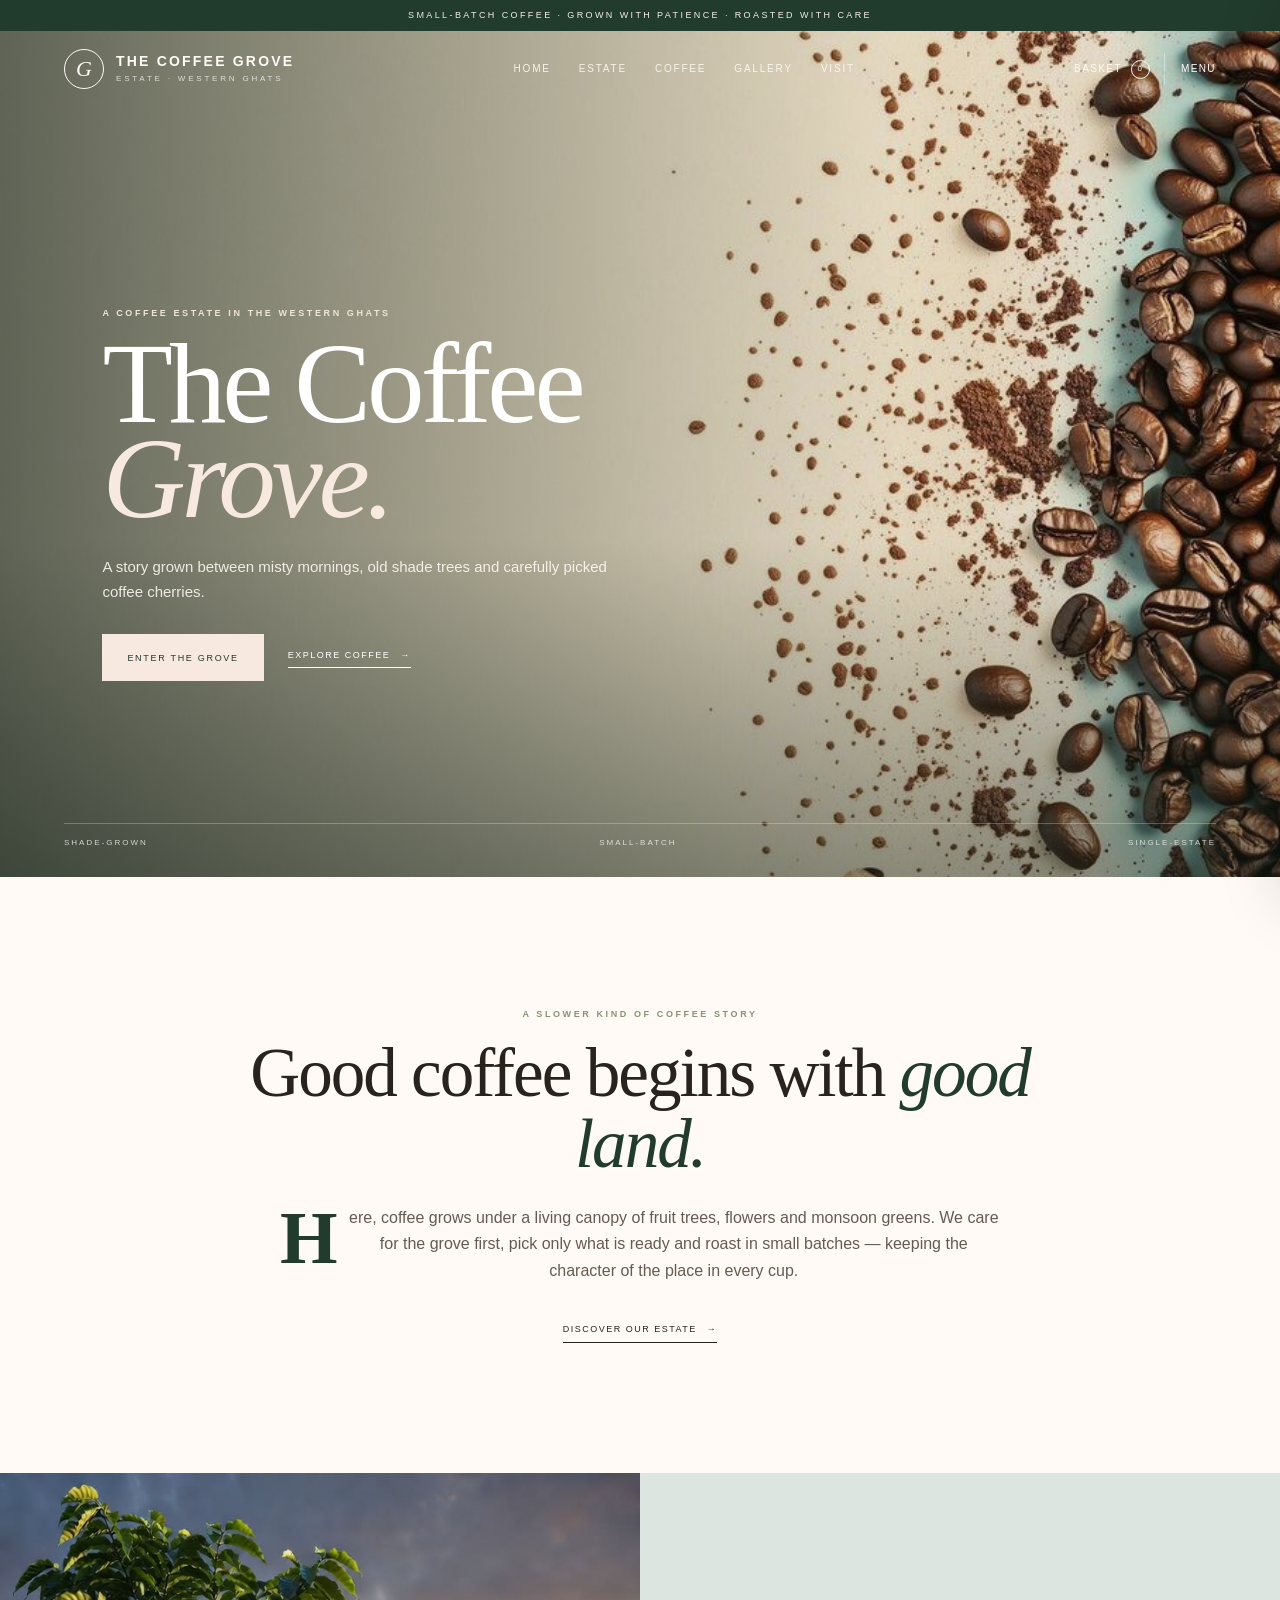
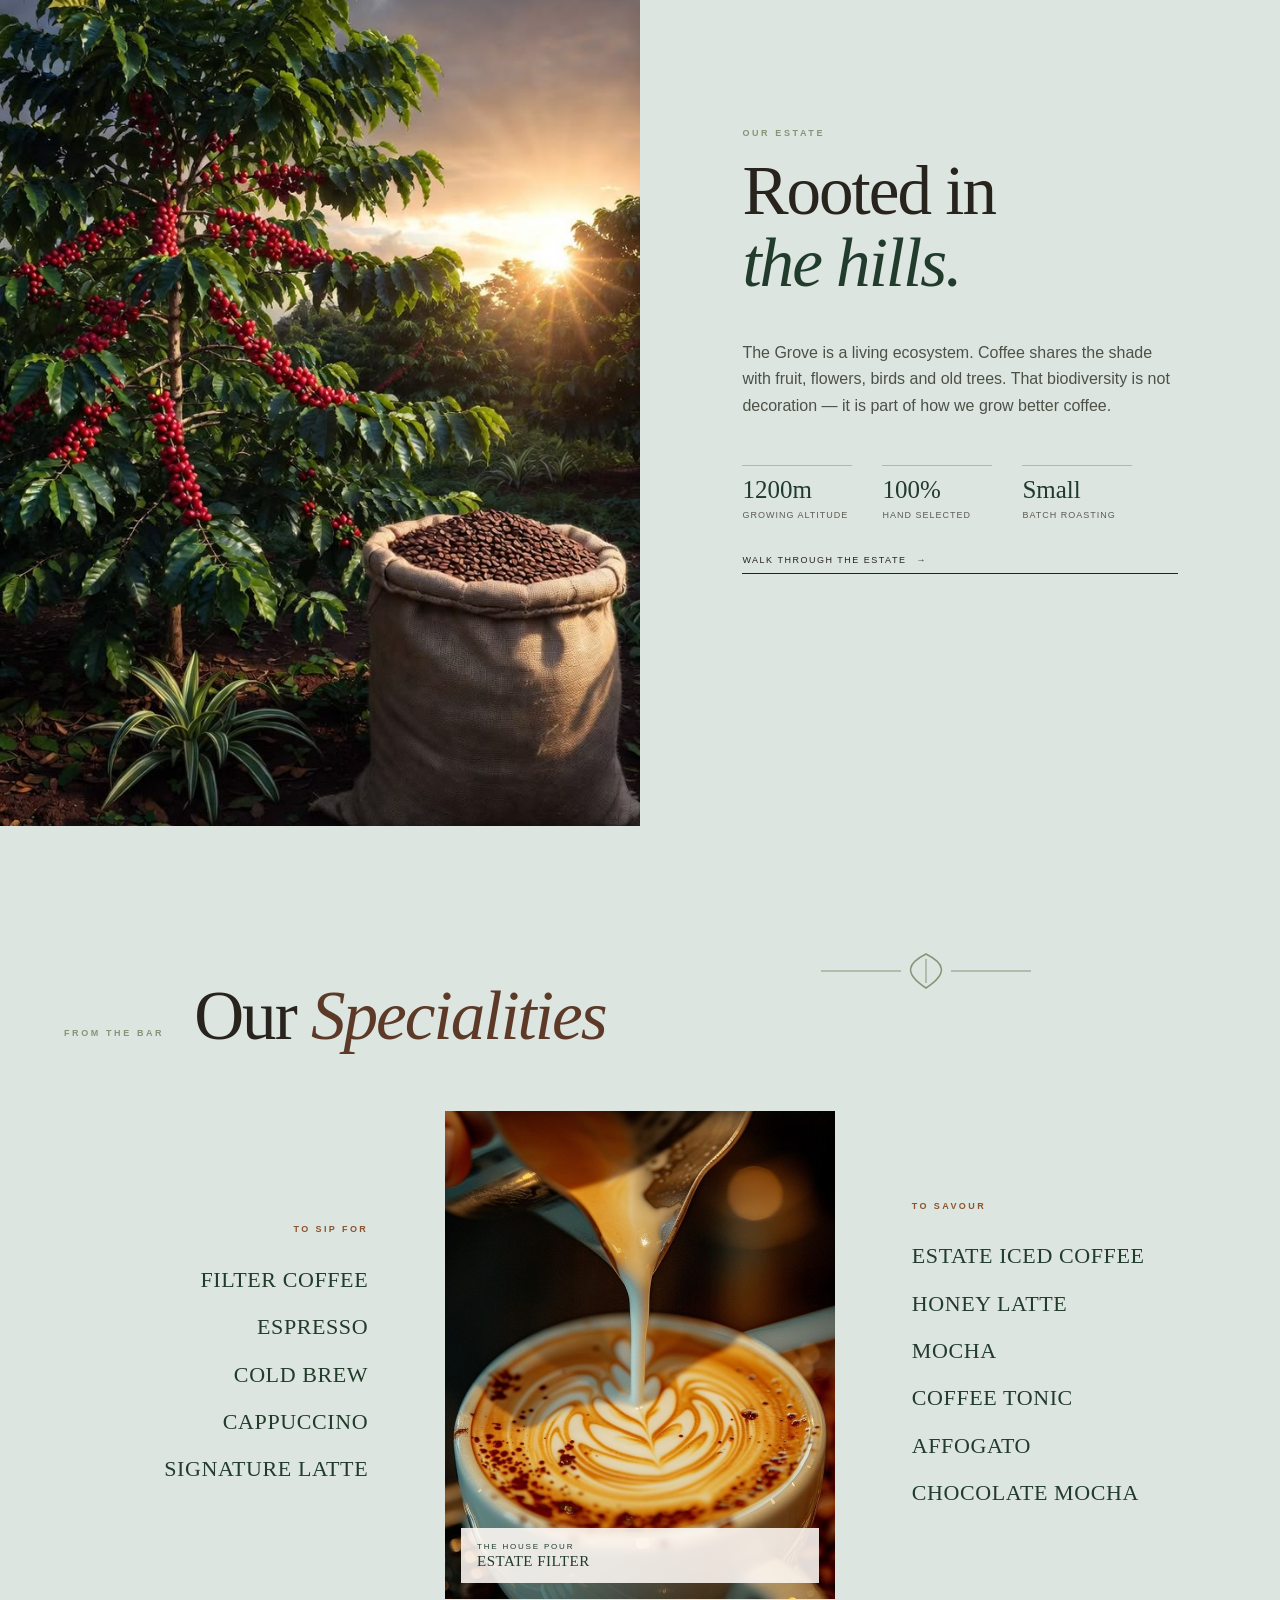
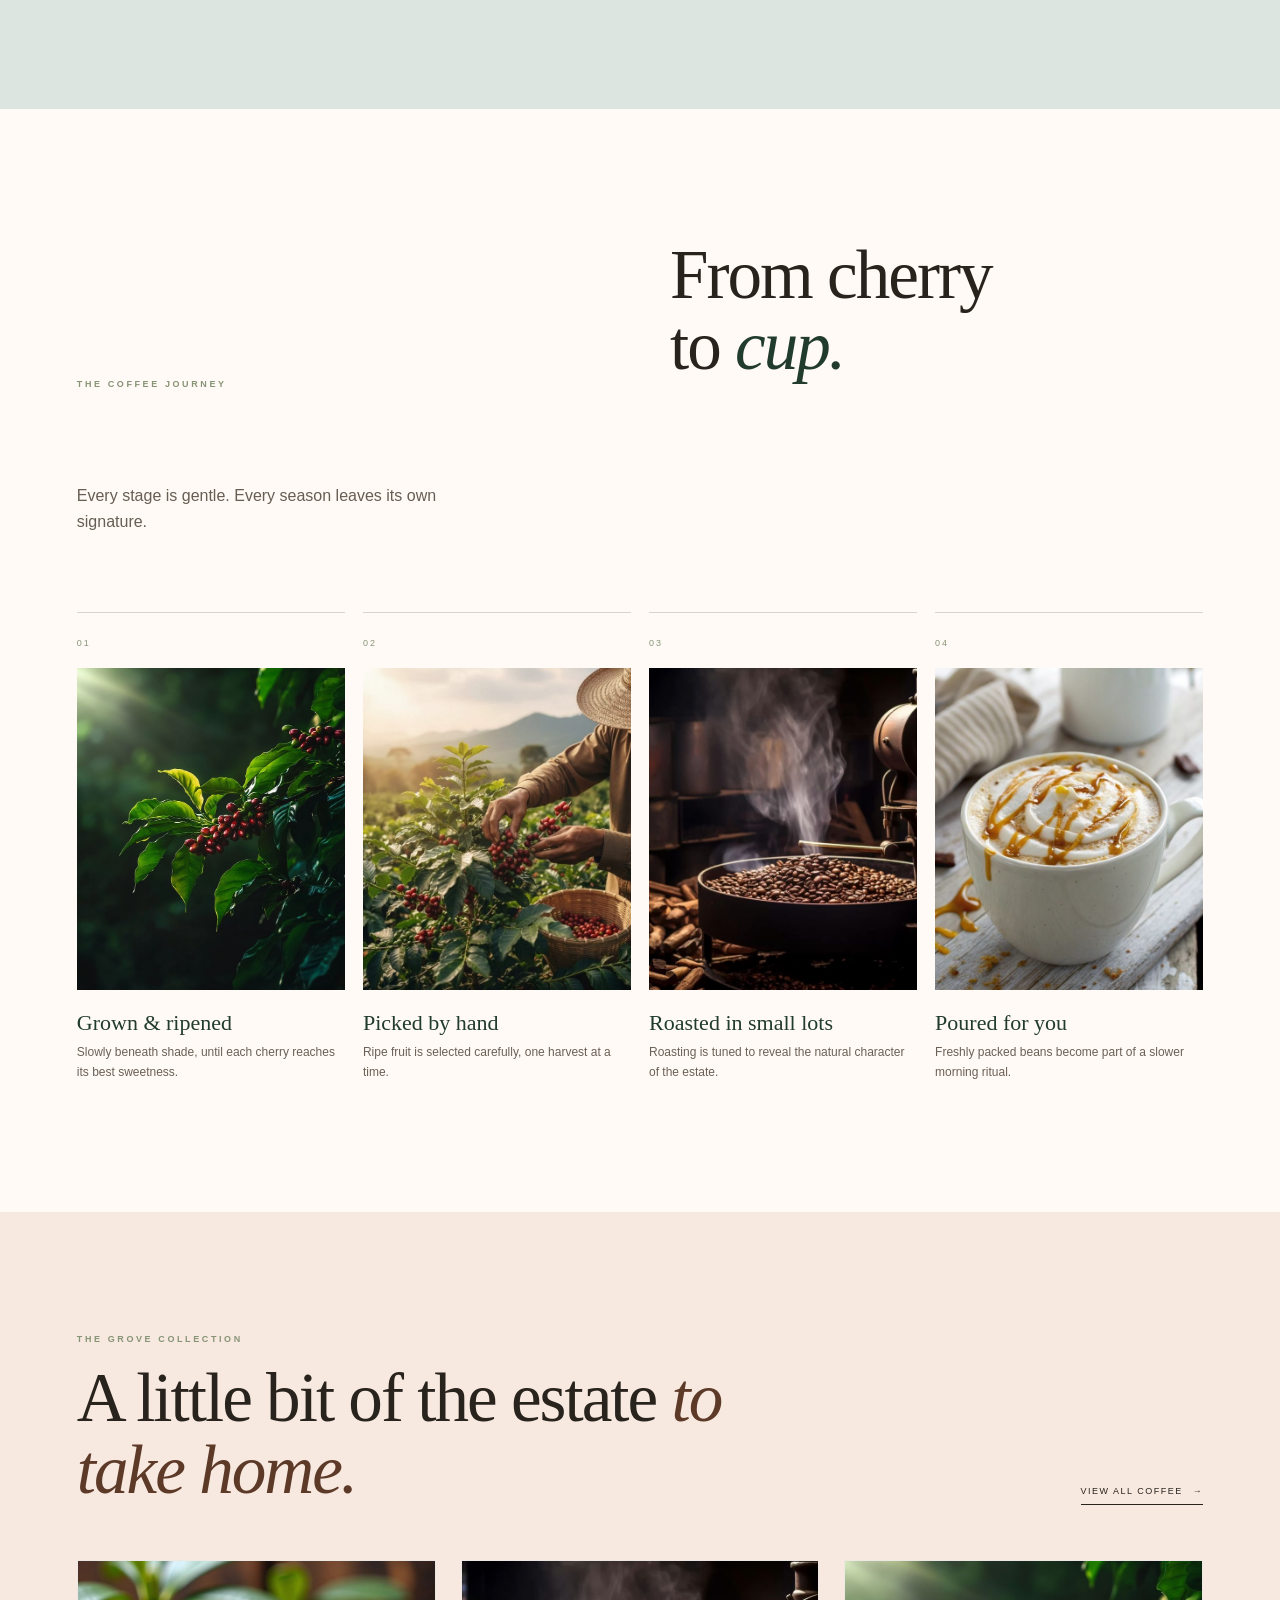
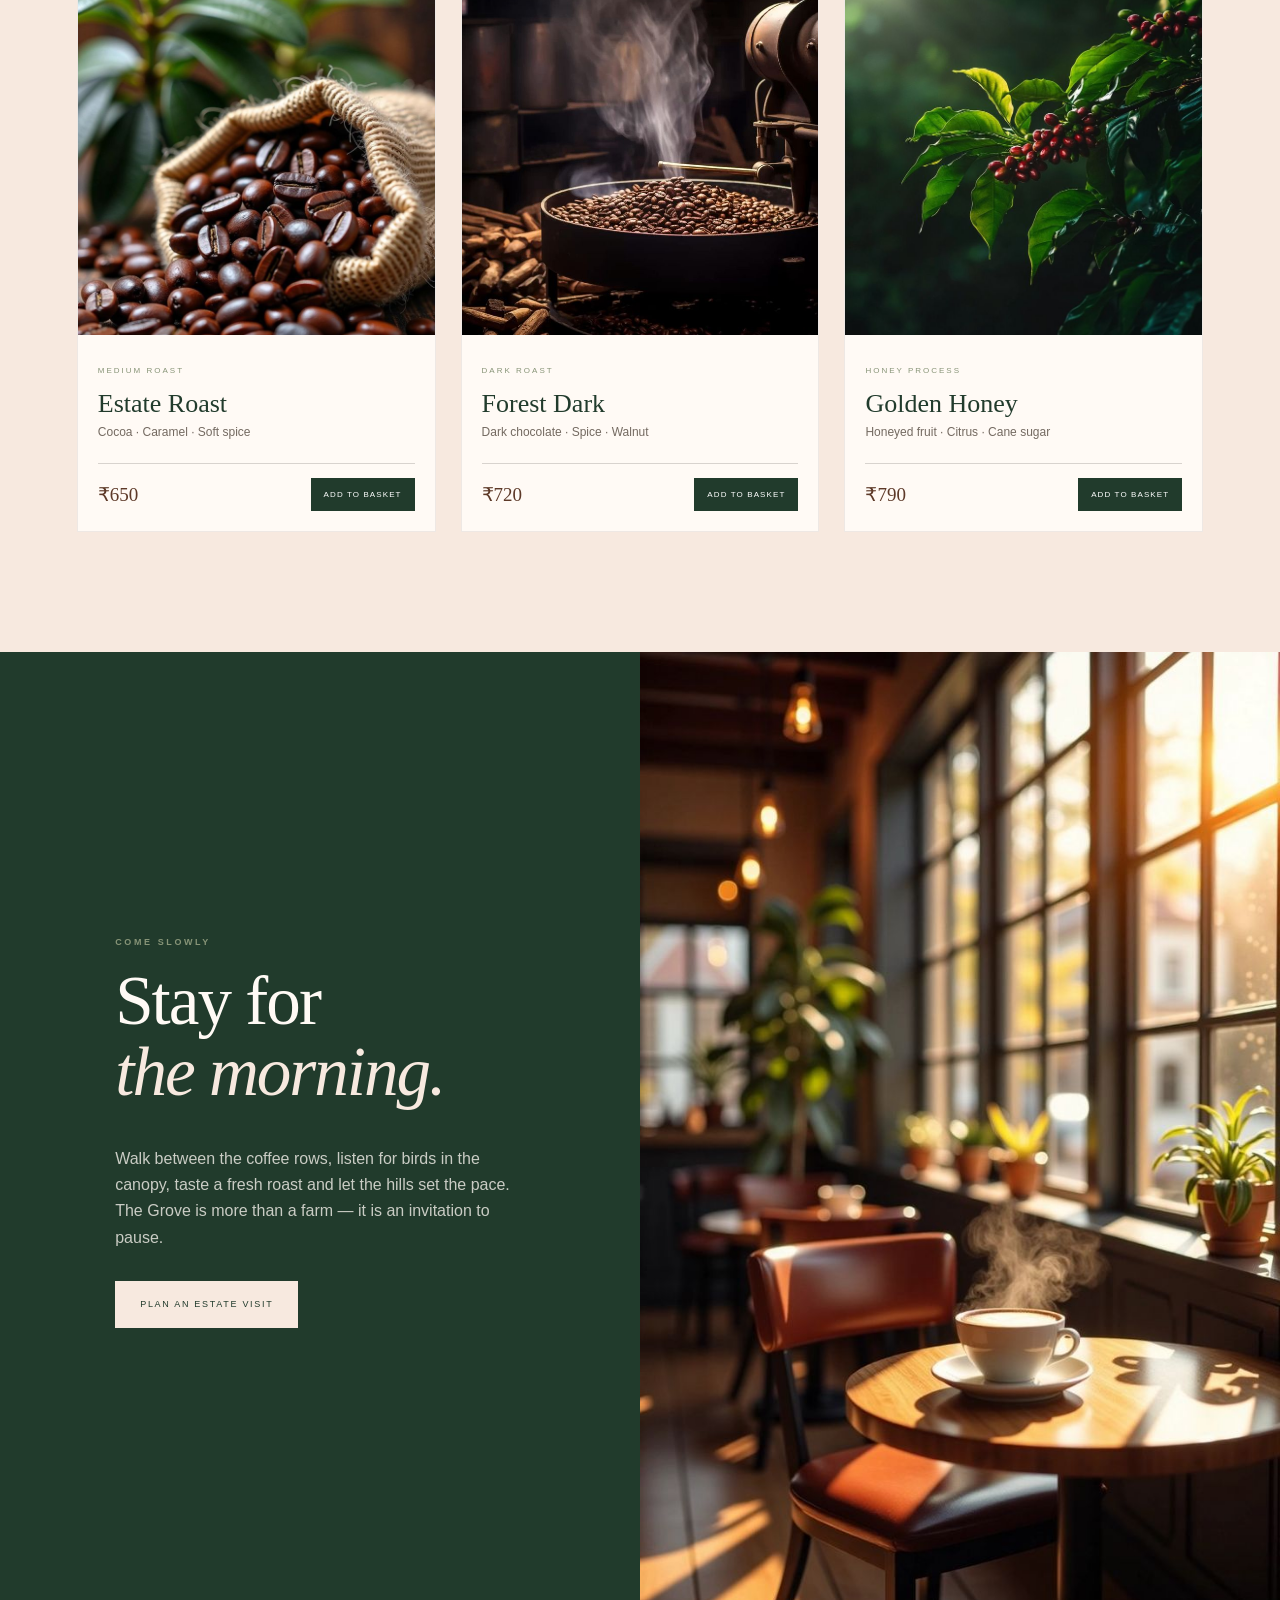
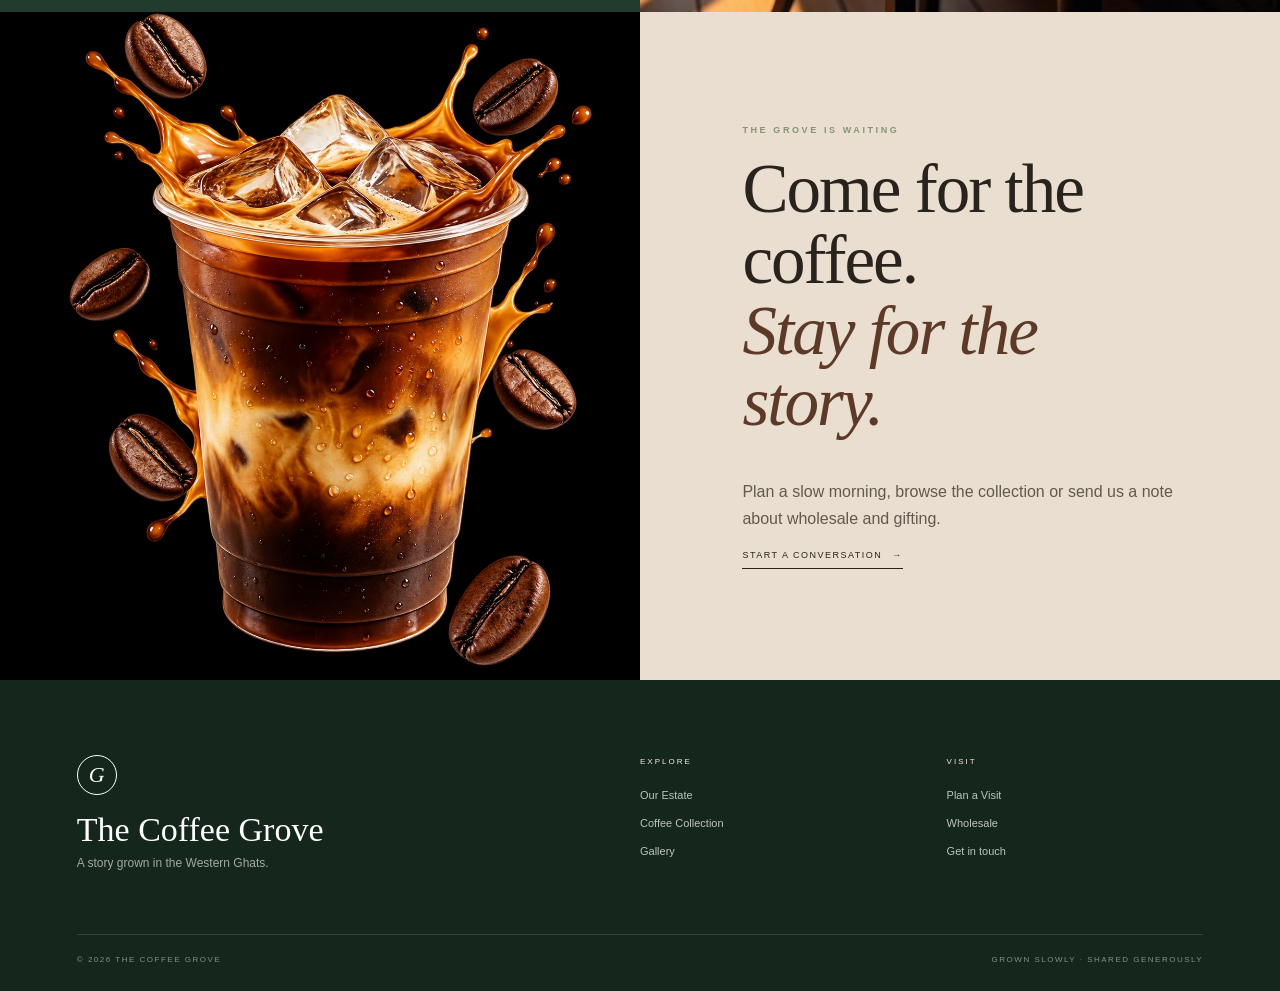
==== index.html @ a39feb8e "Initial commit: complete Coffee Grove website" ====
<!DOCTYPE html>
<html lang="en">
<head>
    <meta charset="UTF-8">
    <meta name="viewport" content="width=device-width, initial-scale=1.0">
    <meta name="description" content="The Coffee Grove — an editorial coffee estate and farm-to-cup experience in the Western Ghats.">
    <title>The Coffee Grove | Estate Coffee</title>
    <link rel="stylesheet" href="css/style.css">
    
</head>
<body>
<div class="announcement">SMALL-BATCH COFFEE · GROWN WITH PATIENCE · ROASTED WITH CARE</div>
<header class="site-header" id="siteHeader">
    <a class="brand" href="index.html" aria-label="The Coffee Grove home">
        <span class="brand-symbol">G</span>
        <span class="brand-text">
            <strong>THE COFFEE GROVE</strong>
            <small>ESTATE · WESTERN GHATS</small>
        </span>
    </a>

    <nav class="desktop-nav" aria-label="Primary navigation">
        <a href="index.html">Home</a>
        <a href="estate.html">Estate</a>
        <a href="shop.html">Coffee</a>
        <a href="gallery.html">Gallery</a>
        <a href="contact.html">Visit</a>
    </nav>

    <div class="header-actions">
        <button class="basket-button" type="button" data-cart-open>
            Basket <span class="basket-count" data-cart-count>0</span>
        </button>
        <button class="menu-button" type="button" data-menu-open aria-label="Open menu">Menu</button>
    </div>
</header>

<div class="mobile-menu" data-mobile-menu>
    <div class="mobile-menu-top">
        <span>MENU</span>
        <button type="button" data-menu-close aria-label="Close menu">×</button>
    </div>
    <nav>
        <a href="index.html">Home <span>01</span></a>
        <a href="estate.html">Our Estate <span>02</span></a>
        <a href="shop.html">Coffee Collection <span>03</span></a>
        <a href="gallery.html">Gallery <span>04</span></a>
        <a href="contact.html">Visit the Grove <span>05</span></a>
    </nav>
    <p>Good coffee begins with good land.</p>
</div>

<main>
    <section class="hero" id="home">
        <img class="hero-image" src="assets/coffee-bgg.jpg" alt="Green coffee estate across the Western Ghats">
        <div class="hero-shade"></div>
        <div class="hero-content reveal">
            <p class="eyebrow light">A COFFEE ESTATE IN THE WESTERN GHATS</p>
            <h1>The Coffee<br><em>Grove.</em></h1>
            <p class="hero-copy">A story grown between misty mornings, old shade trees and carefully picked coffee cherries.</p>
            <div class="hero-buttons">
                <a class="button button-light" href="#story">Enter the Grove</a>
                <a class="line-link light" href="shop.html">Explore coffee <span>→</span></a>
            </div>
        </div>
        <div class="hero-bottom"><span>SHADE-GROWN</span><span>SMALL-BATCH</span><span>SINGLE-ESTATE</span></div>
    </section>

    <section class="editorial intro-section" id="story">
        <div class="narrow-content reveal">
            <p class="eyebrow">A SLOWER KIND OF COFFEE STORY</p>
            <h2>Good coffee begins with <em>good land.</em></h2>
            <p class="drop-cap">Here, coffee grows under a living canopy of fruit trees, flowers and monsoon greens. We care for the grove first, pick only what is ready and roast in small batches — keeping the character of the place in every cup.</p>
            <a class="line-link" href="estate.html">Discover our estate <span>→</span></a>
        </div>
    </section>

    <section class="split-story">
        <div class="split-image reveal"><img src="assets/coffee-plant.jpg" alt="Coffee plants growing on a hillside"></div>
        <div class="split-copy reveal">
            <p class="eyebrow">OUR ESTATE</p>
            <h2>Rooted in<br><em>the hills.</em></h2>
            <p>The Grove is a living ecosystem. Coffee shares the shade with fruit, flowers, birds and old trees. That biodiversity is not decoration — it is part of how we grow better coffee.</p>
            <div class="mini-stats">
                <div><strong>1200m</strong><span>Growing altitude</span></div>
                <div><strong>100%</strong><span>Hand selected</span></div>
                <div><strong>Small</strong><span>Batch roasting</span></div>
            </div>
            <a class="line-link" href="estate.html">Walk through the estate <span>→</span></a>
        </div>
    </section>

    <section class="specialities">
        <div class="section-heading centered reveal">
            <p class="eyebrow">FROM THE BAR</p>
            <h2>Our <em>Specialities</em></h2>
            <img src="assets/leaf-divider.svg" alt="" class="divider">
        </div>
        <div class="speciality-grid">
            <div class="speciality-list reveal">
                <span class="list-title">TO SIP FOR</span>
                <button data-speciality="Filter Coffee">FILTER COFFEE</button>
                <button data-speciality="Espresso">ESPRESSO</button>
                <button data-speciality="Cold Brew">COLD BREW</button>
                <button data-speciality="Cappuccino">CAPPUCCINO</button>
                <button data-speciality="Signature Latte">SIGNATURE LATTE</button>
            </div>
            <div class="speciality-image reveal">
                <img src="assets/speciality-coffee.jpg" alt="Fresh coffee served in a warm cup">
                <div class="image-caption">THE HOUSE POUR<br><strong>ESTATE FILTER</strong></div>
            </div>
            <div class="speciality-list right reveal">
                <span class="list-title">TO SAVOUR</span>
                <button data-speciality="Estate Iced Coffee">ESTATE ICED COFFEE</button>
                <button data-speciality="Honey Latte">HONEY LATTE</button>
                <button data-speciality="Mocha">MOCHA</button>
                <button data-speciality="Coffee Tonic">COFFEE TONIC</button>
                <button data-speciality="Affogato">AFFOGATO</button>
                <button data-speciality="Chocolate Mocha">CHOCOLATE MOCHA</button>
            </div>
        </div>
    </section>

    <section class="journey-section">
        <div class="journey-intro reveal">
            <p class="eyebrow">THE COFFEE JOURNEY</p>
            <h2>From cherry<br>to <em>cup.</em></h2>
            <p>Every stage is gentle. Every season leaves its own signature.</p>
        </div>
        <div class="journey-cards">
            <article class="journey-card reveal"><span>01</span><img src="assets/coffee-cherries.jpg" alt="Coffee cherries on a branch"><h3>Grown & ripened</h3><p>Slowly beneath shade, until each cherry reaches its best sweetness.</p></article>
            <article class="journey-card reveal"><span>02</span><img src="assets/coffee-harvest.jpg" alt="Coffee being harvested in the estate"><h3>Picked by hand</h3><p>Ripe fruit is selected carefully, one harvest at a time.</p></article>
            <article class="journey-card reveal"><span>03</span><img src="assets/roasted-beans.jpg" alt="Coffee beans roasting"><h3>Roasted in small lots</h3><p>Roasting is tuned to reveal the natural character of the estate.</p></article>
            <article class="journey-card reveal"><span>04</span><img src="assets/coffee-cup.jpg" alt="A cup of freshly brewed coffee"><h3>Poured for you</h3><p>Freshly packed beans become part of a slower morning ritual.</p></article>
        </div>
    </section>

    <section class="collection-section">
        <div class="section-heading reveal">
            <div><p class="eyebrow">THE GROVE COLLECTION</p><h2>A little bit of the estate <em>to take home.</em></h2></div>
            <a class="line-link" href="shop.html">View all coffee <span>→</span></a>
        </div>
        <div class="product-grid">
            <article class="product-card reveal">
                <div class="product-image"><img src="assets/coffee-beans.jpg" alt="Estate Roast coffee beans"></div>
                <div class="product-info"><span>MEDIUM ROAST</span><h3>Estate Roast</h3><p>Cocoa · Caramel · Soft spice</p><div class="product-bottom"><strong>₹650</strong><button class="add-cart" data-id="estate-roast" data-name="Estate Roast" data-price="650" data-image="assets/coffee-beans.jpg">Add to basket</button></div></div>
            </article>
            <article class="product-card reveal">
                <div class="product-image"><img src="assets/roasted-beans.jpg" alt="Forest Dark coffee beans"></div>
                <div class="product-info"><span>DARK ROAST</span><h3>Forest Dark</h3><p>Dark chocolate · Spice · Walnut</p><div class="product-bottom"><strong>₹720</strong><button class="add-cart" data-id="forest-dark" data-name="Forest Dark" data-price="720" data-image="assets/roasted-beans.jpg">Add to basket</button></div></div>
            </article>
            <article class="product-card reveal">
                <div class="product-image"><img src="assets/coffee-cherries.jpg" alt="Honey Process coffee story"></div>
                <div class="product-info"><span>HONEY PROCESS</span><h3>Golden Honey</h3><p>Honeyed fruit · Citrus · Cane sugar</p><div class="product-bottom"><strong>₹790</strong><button class="add-cart" data-id="golden-honey" data-name="Golden Honey" data-price="790" data-image="assets/coffee-cherries.jpg">Add to basket</button></div></div>
            </article>
        </div>
    </section>

    <section class="experience-section">
        <div class="experience-copy reveal">
            <p class="eyebrow">COME SLOWLY</p>
            <h2>Stay for<br><em>the morning.</em></h2>
            <p>Walk between the coffee rows, listen for birds in the canopy, taste a fresh roast and let the hills set the pace. The Grove is more than a farm — it is an invitation to pause.</p>
            <a class="button button-light" href="contact.html">Plan an estate visit</a>
        </div>
        <div class="experience-image reveal"><img src="assets/cafe-interior.jpg" alt="Warm coffee estate cafe interior"></div>
    </section>

    <section class="visit-strip">
        <div class="visit-image reveal"><img src="assets/cold-coffee.jpg" alt="Cold coffee served at the grove"></div>
        <div class="visit-copy reveal"><p class="eyebrow">THE GROVE IS WAITING</p><h2>Come for the coffee.<br><em>Stay for the story.</em></h2><p>Plan a slow morning, browse the collection or send us a note about wholesale and gifting.</p><a class="line-link" href="contact.html">Start a conversation <span>→</span></a></div>
    </section>
</main>
<footer class="site-footer">
    <div class="footer-main">
        <div class="footer-brand">
            <div class="brand-symbol">G</div>
            <h2>The Coffee Grove</h2>
            <p>A story grown in the Western Ghats.</p>
        </div>
        <div class="footer-column">
            <span class="footer-label">Explore</span>
            <a href="estate.html">Our Estate</a>
            <a href="shop.html">Coffee Collection</a>
            <a href="gallery.html">Gallery</a>
        </div>
        <div class="footer-column">
            <span class="footer-label">Visit</span>
            <a href="contact.html">Plan a Visit</a>
            <a href="contact.html">Wholesale</a>
            <a href="contact.html">Get in touch</a>
        </div>
    </div>
    <div class="footer-bottom">
        <span>© <span class="year">2026</span> The Coffee Grove</span>
        <span>Grown slowly · Shared generously</span>
    </div>
</footer>

<aside class="cart-drawer" data-cart-drawer aria-label="Basket">
    <div class="cart-head">
        <div>
            <span class="eyebrow">YOUR BASKET</span>
            <h2>A little grove to take home.</h2>
        </div>
        <button type="button" data-cart-close aria-label="Close basket">×</button>
    </div>
    <div class="cart-items" data-cart-items>
        <p class="empty-cart">Your basket is waiting for something freshly roasted.</p>
    </div>
    <div class="cart-foot">
        <div class="cart-total-row"><span>Total</span><strong data-cart-total>₹0</strong></div>
        <a class="button button-dark full" href="contact.html">Continue to enquiry</a>
    </div>
</aside>
<div class="cart-overlay" data-cart-close></div>
<div class="toast" data-toast></div>

<script src="js/script.js"></script>
</body>
</html>
---- css/style.css ----
:root {
    --cream: #f7e9df;
    --paper: #fffaf5;
    --beige: #e9ded0;
    --sage: #dce5df;
    --olive: #879477;
    --forest: #213b2c;
    --forest-deep: #15271d;
    --coffee: #8b552f;
    --brown: #5d3928;
    --ink: #29231e;
    --white: #fffaf5;
    --line: rgba(41, 35, 30, .18);
    --serif: Georgia, "Times New Roman", serif;
    --sans: Arial, Helvetica, sans-serif;
}
* { box-sizing: border-box; }
html { scroll-behavior: smooth; }
body { margin: 0; color: var(--ink); background: var(--paper); font-family: var(--sans); line-height: 1.65; }
body.menu-open, body.cart-open { overflow: hidden; }
a { color: inherit; text-decoration: none; }
button, input, select, textarea { font: inherit; }
button { cursor: pointer; }
img { width: 100%; display: block; }

.announcement { background: var(--forest); color: #f6eee3; padding: 8px 20px; text-align: center; font-size: 9px; letter-spacing: 2.4px; text-transform: uppercase; }
.site-header { position: absolute; z-index: 50; top: 29px; left: 0; right: 0; padding: 20px 5vw; display: flex; align-items: center; justify-content: space-between; color: var(--white); transition: .3s ease; }
.site-header.scrolled { position: fixed; top: 0; background: rgba(33, 59, 44, .96); backdrop-filter: blur(10px); box-shadow: 0 10px 30px rgba(0,0,0,.08); }
.brand { display: flex; align-items: center; gap: 12px; }
.brand-symbol { width: 40px; height: 40px; display: grid; place-items: center; border: 1px solid currentColor; border-radius: 50%; font-family: var(--serif); font-size: 22px; font-style: italic; }
.brand-text strong, .brand-text small { display: block; line-height: 1.1; }
.brand-text strong { font-size: 14px; letter-spacing: 2.2px; }
.brand-text small { margin-top: 5px; font-size: 8px; letter-spacing: 2.8px; opacity: .78; }
.desktop-nav { display: flex; align-items: center; gap: 28px; font-size: 10px; text-transform: uppercase; letter-spacing: 1.8px; }
.desktop-nav a { opacity: .9; position: relative; }
.desktop-nav a::after { content: ""; position: absolute; left: 0; bottom: -7px; width: 0; height: 1px; background: currentColor; transition: .25s; }
.desktop-nav a:hover::after { width: 100%; }
.header-actions { display: flex; align-items: center; gap: 14px; }
.basket-button, .menu-button { border: 0; background: transparent; color: inherit; text-transform: uppercase; letter-spacing: 1.4px; font-size: 10px; }
.basket-button { padding: 8px 0; }
.basket-count { display: inline-grid; place-items: center; min-width: 19px; height: 19px; margin-left: 5px; border: 1px solid currentColor; border-radius: 50%; font-size: 8px; }
.menu-button { padding: 8px 0 8px 16px; border-left: 1px solid rgba(255,255,255,.4); }

.mobile-menu { position: fixed; inset: 0; z-index: 100; background: var(--forest); color: var(--white); padding: 28px 8vw; transform: translateX(100%); transition: transform .45s cubic-bezier(.76,0,.24,1); display: flex; flex-direction: column; justify-content: space-between; }
.mobile-menu.open { transform: translateX(0); }
.mobile-menu-top { display: flex; justify-content: space-between; align-items: center; font-size: 10px; letter-spacing: 3px; }
.mobile-menu-top button { border: 0; background: transparent; color: white; font-size: 34px; font-weight: 200; }
.mobile-menu nav { display: flex; flex-direction: column; gap: 10px; }
.mobile-menu nav a { display: flex; justify-content: space-between; align-items: center; padding: 12px 0; border-bottom: 1px solid rgba(255,255,255,.15); font-family: var(--serif); font-size: clamp(32px, 7vw, 62px); }
.mobile-menu nav span { font: 10px var(--sans); letter-spacing: 2px; opacity: .55; }
.mobile-menu p { font-family: var(--serif); font-style: italic; opacity: .7; }

.hero { min-height: 94vh; position: relative; overflow: hidden; background: var(--forest); color: white; display: flex; align-items: center; }
.hero-image, .page-hero > img { position: absolute; inset: 0; width: 100%; height: 100%; object-fit: cover; }
.hero-shade, .page-hero-shade { position: absolute; inset: 0; background: linear-gradient(90deg, rgba(15,29,21,.66), rgba(15,29,21,.08) 70%), linear-gradient(0deg, rgba(15,29,21,.42), transparent 40%); }
.hero-content, .page-hero-content { position: relative; z-index: 2; width: min(700px, 90%); margin-left: 8vw; padding-top: 80px; }
.eyebrow { margin: 0 0 15px; font-size: 9px; letter-spacing: 2.6px; text-transform: uppercase; color: var(--olive); font-weight: 700; }
.eyebrow.light { color: #efe5d6; }
.hero h1, .page-hero h1 { margin: 0; font: 400 clamp(58px, 9vw, 128px)/.82 var(--serif); letter-spacing: -4px; }
.hero h1 em, .page-hero h1 em, h2 em { font-style: italic; color: var(--cream); }
.hero-copy { max-width: 520px; margin: 30px 0; color: rgba(255,250,245,.88); font-size: 15px; }
.hero-buttons { display: flex; align-items: center; gap: 24px; flex-wrap: wrap; }
.button { display: inline-flex; justify-content: center; align-items: center; min-height: 47px; padding: 0 24px; border: 1px solid var(--forest); text-transform: uppercase; letter-spacing: 1.7px; font-size: 9px; transition: .25s ease; }
.button:hover { transform: translateY(-2px); }
.button-light { color: var(--forest); background: var(--cream); border-color: var(--cream); }
.button-dark { color: var(--white); background: var(--forest); border-color: var(--forest); }
.button.full { width: 100%; }
.line-link { display: inline-flex; gap: 10px; align-items: center; border-bottom: 1px solid currentColor; padding-bottom: 5px; text-transform: uppercase; letter-spacing: 1.5px; font-size: 9px; }
.line-link span { transition: .2s; }
.line-link:hover span { transform: translateX(5px); }
.line-link.light { color: white; }
.hero-bottom { position: absolute; z-index: 2; left: 5vw; right: 5vw; bottom: 28px; display: flex; justify-content: space-between; border-top: 1px solid rgba(255,255,255,.25); padding-top: 12px; font-size: 8px; letter-spacing: 2px; color: rgba(255,255,255,.75); }

.editorial { padding: 130px 6vw; }
.narrow-content { max-width: 850px; margin: auto; text-align: center; }
.narrow-content h2, .section-heading h2, .split-copy h2, .journey-intro h2, .experience-copy h2, .visit-copy h2, .contact-copy h2 { font: 400 clamp(40px, 5.4vw, 72px)/1.03 var(--serif); letter-spacing: -2px; margin: 0 0 26px; }
.narrow-content h2 em, .section-heading h2 em, .split-copy h2 em, .journey-intro h2 em, .experience-copy h2 em, .visit-copy h2 em, .contact-copy h2 em { color: var(--forest); }
.narrow-content p:not(.eyebrow) { max-width: 720px; margin: 0 auto 30px; color: #655b52; font-size: 16px; }
.drop-cap::first-letter { float: left; font: 700 74px/.7 var(--serif); color: var(--forest); padding: 8px 10px 0 0; }

.split-story { display: grid; grid-template-columns: 1fr 1fr; min-height: 720px; }
.split-image { min-height: 600px; overflow: hidden; }
.split-image img { height: 100%; object-fit: cover; }
.split-copy { padding: 9vw 8vw; background: var(--sage); display: flex; flex-direction: column; justify-content: center; }
.split-copy p:not(.eyebrow) { max-width: 560px; color: #4e5148; }
.mini-stats { display: flex; gap: 30px; margin: 30px 0; flex-wrap: wrap; }
.mini-stats div { border-top: 1px solid rgba(33,59,44,.25); padding-top: 10px; min-width: 110px; }
.mini-stats strong, .mini-stats span { display: block; }
.mini-stats strong { font: 400 25px var(--serif); color: var(--forest); }
.mini-stats span { font-size: 9px; letter-spacing: 1px; text-transform: uppercase; margin-top: 4px; opacity: .7; }

.specialities { background: var(--sage); padding: 110px 5vw; }
.section-heading.centered { text-align: center; }
.section-heading.centered h2 { margin-bottom: 5px; }
.divider { width: 240px; max-width: 50%; margin: 10px auto 60px; }
.speciality-grid { max-width: 1250px; margin: auto; display: grid; grid-template-columns: 1fr minmax(300px, 390px) 1fr; gap: 6vw; align-items: center; }
.speciality-list { display: flex; flex-direction: column; align-items: flex-end; gap: 11px; }
.speciality-list.right { align-items: flex-start; }
.list-title { margin-bottom: 14px; color: var(--coffee); font-size: 9px; font-weight: 700; letter-spacing: 2.4px; }
.speciality-list button { border: 0; background: transparent; padding: 0; color: var(--forest); font-family: var(--serif); font-size: clamp(16px, 1.8vw, 22px); letter-spacing: .6px; transition: .2s; }
.speciality-list button:hover { color: var(--coffee); transform: translateX(-4px); }
.speciality-list.right button:hover { transform: translateX(4px); }
.speciality-image { position: relative; }
.speciality-image img { aspect-ratio: 4/5; object-fit: cover; }
.image-caption { position: absolute; left: 16px; right: 16px; bottom: 16px; padding: 13px 16px; background: rgba(255,250,245,.88); color: var(--forest); font-size: 8px; letter-spacing: 1.8px; line-height: 1.5; }
.image-caption strong { font: 15px var(--serif); letter-spacing: .5px; }

.journey-section { padding: 130px 6vw; background: var(--paper); }
.journey-intro { display: grid; grid-template-columns: 1fr 1fr; align-items: end; gap: 60px; max-width: 1200px; margin: auto auto 60px; }
.journey-intro > p:last-child { max-width: 420px; color: #665d54; }
.journey-cards { max-width: 1200px; margin: auto; display: grid; grid-template-columns: repeat(4, 1fr); gap: 18px; }
.journey-card { border-top: 1px solid var(--line); padding-top: 15px; }
.journey-card > span { font-size: 9px; letter-spacing: 2px; color: var(--olive); }
.journey-card img { margin: 14px 0 20px; aspect-ratio: 1 / 1.2; object-fit: cover; }
.journey-card h3 { margin: 0 0 7px; font: 400 22px var(--serif); color: var(--forest); }
.journey-card p { margin: 0; color: #6a6057; font-size: 12px; }

.collection-section { background: var(--cream); padding: 120px 6vw; }
.section-heading { max-width: 1200px; margin: auto auto 55px; display: flex; justify-content: space-between; align-items: end; gap: 30px; }
.section-heading h2 { max-width: 650px; margin: 0; }
.section-heading h2 em { color: var(--brown); }
.product-grid { max-width: 1200px; margin: auto; display: grid; grid-template-columns: repeat(3, 1fr); gap: 25px; }
.product-card { background: var(--paper); border: 1px solid rgba(41,35,30,.08); }
.product-image { overflow: hidden; background: var(--beige); }
.product-image img { aspect-ratio: 1 / 1.05; object-fit: cover; transition: transform .7s ease; }
.product-card:hover .product-image img { transform: scale(1.045); }
.product-info { padding: 20px; }
.product-info > span { font-size: 8px; letter-spacing: 2px; color: var(--olive); }
.product-info h3 { margin: 7px 0 4px; font: 400 26px var(--serif); color: var(--forest); }
.product-info p { margin: 0 0 20px; color: #746a61; font-size: 12px; }
.product-bottom { display: flex; justify-content: space-between; align-items: center; gap: 12px; border-top: 1px solid var(--line); padding-top: 14px; }
.product-bottom strong { font: 400 19px var(--serif); color: var(--brown); }
.add-cart { border: 0; background: var(--forest); color: white; padding: 10px 13px; text-transform: uppercase; letter-spacing: 1.1px; font-size: 8px; }
.add-cart:hover { background: var(--brown); }

.experience-section { background: var(--forest); color: var(--white); display: grid; grid-template-columns: 1fr 1fr; }
.experience-copy { padding: 10vw 9vw; display: flex; flex-direction: column; justify-content: center; align-items: flex-start; }
.experience-copy h2 { margin-bottom: 22px; }
.experience-copy h2 em { color: var(--cream); }
.experience-copy > p:not(.eyebrow) { max-width: 520px; color: rgba(255,250,245,.76); margin-bottom: 30px; }
.experience-image { min-height: 650px; }
.experience-image img { height: 100%; object-fit: cover; }
.visit-strip { display: grid; grid-template-columns: 1fr 1fr; background: var(--beige); }
.visit-image { min-height: 540px; }
.visit-image img { height: 100%; object-fit: cover; }
.visit-copy { padding: 8vw; display: flex; flex-direction: column; justify-content: center; align-items: flex-start; }
.visit-copy h2 em { color: var(--brown); }
.visit-copy > p:not(.eyebrow) { max-width: 500px; color: #62594f; }

.page-hero { min-height: 72vh; position: relative; background: var(--forest); color: white; display: flex; align-items: center; overflow: hidden; }
.page-hero-content { padding-top: 110px; }
.page-hero-content > p:last-child { max-width: 500px; margin-top: 25px; color: rgba(255,250,245,.8); }
.estate-hero img { object-position: center 55%; }
.shop-hero {
    background:
        linear-gradient(90deg, rgba(33, 59, 44, 0.72), rgba(33, 59, 44, 0.20)),
        url("../assets/coffee-bgg.jpg");
    background-size: cover;
    background-position: center;
    background-repeat: no-repeat;
}
.gallery-hero {
    background:
        linear-gradient(90deg, rgba(33, 59, 44, 0.72), rgba(33, 59, 44, 0.20)),
        url("../assets/coffee-bgg.jpg");
    background-size: cover;
    background-position: center;
    background-repeat: no-repeat;
}
.contact-hero {
    background:
        linear-gradient(90deg, rgba(33, 59, 44, 0.72), rgba(33, 59, 44, 0.20)),
        url("../assets/coffee-bgg.jpg");
    background-size: cover;
    background-position: center;
    background-repeat: no-repeat;
}

.two-column-editorial { display: grid; grid-template-columns: 1fr 1fr; gap: 10vw; align-items: start; }
.two-column-editorial h2 { font: 400 clamp(38px, 5vw, 65px)/1.05 var(--serif); margin: 0; color: var(--forest); }
.two-column-editorial > div:last-child { color: #665d54; font-size: 15px; }
.image-text-section { display: grid; grid-template-columns: 1.15fr .85fr; background: var(--cream); }
.large-image { min-height: 650px; }
.large-image img { height: 100%; object-fit: cover; }
.image-text-copy { padding: 9vw 7vw; display: flex; flex-direction: column; justify-content: center; }
.image-text-copy h2 { font: 400 clamp(40px, 5vw, 70px)/.98 var(--serif); margin: 0 0 25px; color: var(--forest); }
.image-text-copy h2 em { color: var(--brown); }
.image-text-copy > p:not(.eyebrow) { color: #655b52; }
.facts { margin-top: 25px; }
.facts div { display: flex; gap: 20px; border-top: 1px solid var(--line); padding: 12px 0; }
.facts strong { color: var(--olive); font-size: 9px; letter-spacing: 2px; }
.facts span { font: 17px var(--serif); }
.dark-story { background: var(--forest); color: white; padding: 9vw 7vw; display: grid; grid-template-columns: .8fr 1.2fr; gap: 8vw; align-items: center; }
.dark-story-copy h2 { font: 400 clamp(40px, 5vw, 72px)/.95 var(--serif); margin: 0 0 25px; }
.dark-story-copy h2 em { color: var(--cream); }
.dark-story-copy > p:not(.eyebrow) { color: rgba(255,255,255,.7); max-width: 500px; }
.dark-story-image img { aspect-ratio: 1.35 / 1; object-fit: cover; }
.quote-section { padding: 130px 8vw; text-align: center; background: var(--sage); }
.quote-mark { font: 70px/1 var(--serif); margin: 0; color: var(--olive); }
.quote-section blockquote { max-width: 900px; margin: -10px auto 20px; font: italic 400 clamp(30px, 4vw, 52px)/1.15 var(--serif); color: var(--forest); }
.quote-section > span { font-size: 8px; letter-spacing: 2px; }

.collection-page { padding: 120px 6vw; }
.filter-buttons { display: flex; gap: 8px; flex-wrap: wrap; }
.filter { background: transparent; border: 1px solid var(--line); padding: 9px 13px; text-transform: uppercase; font-size: 8px; letter-spacing: 1.5px; }
.filter.active, .filter:hover { background: var(--forest); border-color: var(--forest); color: white; }
.product-card.is-hidden { display: none; }
.shop-grid { grid-template-columns: repeat(3, 1fr); }
.shop-note { display: grid; grid-template-columns: 1fr 1fr; background: var(--sage); }
.shop-note > div { padding: 8vw; display: flex; flex-direction: column; justify-content: center; align-items: flex-start; }
.shop-note h2 { font: 400 clamp(38px, 5vw, 62px)/1 var(--serif); color: var(--forest); margin: 0 0 20px; }
.shop-note p:not(.eyebrow) { color: #5d6258; max-width: 520px; }
.shop-note img { height: 100%; min-height: 500px; object-fit: cover; }

.gallery-page { padding: 120px 6vw; }
.gallery-intro { max-width: 1150px; margin: 0 auto 70px; }
.gallery-intro h2 { margin: 0; font: 400 clamp(42px, 6vw, 76px)/1 var(--serif); color: var(--forest); }
.gallery-intro h2 em { color: var(--brown); }
.gallery-grid { max-width: 1200px; margin: auto; display: grid; grid-template-columns: repeat(12, 1fr); gap: 20px; align-items: start; }
.gallery-item { margin: 0; grid-column: span 4; }
.gallery-item.wide { grid-column: span 8; }
.gallery-item.tall { grid-column: span 4; }
.gallery-item img { aspect-ratio: 1.15 / 1; object-fit: cover; cursor: zoom-in; }
.gallery-item.tall img { aspect-ratio: .78 / 1; }
.gallery-item.wide img { aspect-ratio: 1.65 / 1; }
.gallery-item figcaption { display: flex; gap: 15px; padding-top: 10px; font: 16px var(--serif); color: var(--forest); }
.gallery-item figcaption span { font: 8px var(--sans); letter-spacing: 2px; color: var(--olive); padding-top: 5px; }
.lightbox { position: fixed; inset: 0; z-index: 120; background: rgba(15,27,20,.94); display: none; align-items: center; justify-content: center; padding: 5vw; }
.lightbox.open { display: flex; }
.lightbox img { max-height: 90vh; max-width: 90vw; width: auto; object-fit: contain; }
.lightbox button { position: absolute; right: 30px; top: 20px; border: 0; background: transparent; color: white; font-size: 40px; }

.contact-page { padding: 120px 8vw; display: grid; grid-template-columns: 1fr 1fr; gap: 10vw; }
.contact-copy h2 { color: var(--forest); }
.contact-copy > p:not(.eyebrow) { color: #655b52; max-width: 560px; }
.contact-details { margin-top: 45px; display: grid; gap: 18px; }
.contact-details div { border-top: 1px solid var(--line); padding-top: 12px; }
.contact-details span, .contact-details strong { display: block; }
.contact-details span { font-size: 8px; text-transform: uppercase; letter-spacing: 2px; color: var(--olive); }
.contact-details strong { margin-top: 4px; font: 17px var(--serif); color: var(--forest); }
.contact-form { background: var(--cream); padding: 35px; display: grid; gap: 17px; }
.contact-form label { display: grid; gap: 7px; font-size: 8px; letter-spacing: 1.8px; text-transform: uppercase; color: var(--forest); }
.contact-form input, .contact-form select, .contact-form textarea { width: 100%; border: 0; border-bottom: 1px solid rgba(33,59,44,.3); background: transparent; padding: 11px 0; outline: none; color: var(--ink); resize: vertical; }
.contact-form input:focus, .contact-form select:focus, .contact-form textarea:focus { border-color: var(--forest); }
.form-message { min-height: 22px; margin: 0; color: var(--forest); font-size: 11px; }
.contact-image { position: relative; min-height: 550px; overflow: hidden; background: var(--forest); color: white; }
.contact-image img { position: absolute; inset: 0; height: 100%; object-fit: cover; opacity: .65; }
.contact-image > div { position: relative; z-index: 1; padding: 8vw; }
.contact-image h2 { font: 400 clamp(45px, 6vw, 82px)/.9 var(--serif); margin: 0; }
.contact-image h2 em { color: var(--cream); }

.site-footer { background: var(--forest-deep); color: white; padding: 75px 6vw 25px; }
.footer-main { display: grid; grid-template-columns: 2fr 1fr 1fr; gap: 50px; padding-bottom: 60px; }
.footer-brand h2 { font: 400 34px var(--serif); margin: 16px 0 5px; }
.footer-brand p { margin: 0; color: rgba(255,255,255,.6); font-size: 12px; }
.footer-column { display: flex; flex-direction: column; gap: 10px; font-size: 11px; color: rgba(255,255,255,.72); }
.footer-label { color: var(--cream); text-transform: uppercase; letter-spacing: 2px; font-size: 8px; margin-bottom: 8px; }
.footer-column a:hover { color: white; }
.footer-bottom { border-top: 1px solid rgba(255,255,255,.14); padding-top: 18px; display: flex; justify-content: space-between; gap: 20px; color: rgba(255,255,255,.48); font-size: 8px; text-transform: uppercase; letter-spacing: 1.5px; }

.cart-drawer { position: fixed; z-index: 110; top: 0; right: 0; width: min(440px, 92vw); height: 100vh; background: var(--paper); transform: translateX(105%); transition: transform .4s cubic-bezier(.76,0,.24,1); display: flex; flex-direction: column; box-shadow: -20px 0 60px rgba(0,0,0,.15); }
.cart-drawer.open { transform: translateX(0); }
.cart-head { padding: 30px; display: flex; justify-content: space-between; gap: 20px; border-bottom: 1px solid var(--line); }
.cart-head h2 { margin: 0; font: 400 28px var(--serif); color: var(--forest); }
.cart-head button { border: 0; background: transparent; font-size: 32px; }
.cart-items { flex: 1; overflow-y: auto; padding: 20px 30px; }
.empty-cart { color: #776d63; font: italic 18px var(--serif); }
.cart-item { display: grid; grid-template-columns: 80px 1fr auto; gap: 13px; align-items: center; padding: 15px 0; border-bottom: 1px solid var(--line); }
.cart-item img { width: 80px; height: 80px; object-fit: cover; }
.cart-item h4 { margin: 0; font: 17px var(--serif); color: var(--forest); }
.cart-item p { margin: 5px 0 0; font-size: 10px; color: #71675d; }
.cart-item button { border: 0; background: transparent; padding: 0; font-size: 8px; text-transform: uppercase; letter-spacing: 1px; color: var(--coffee); }
.qty-controls { display: flex; align-items: center; gap: 7px; margin-top: 7px; }
.qty-controls button { width: 22px; height: 22px; border: 1px solid var(--line); color: var(--forest); background: transparent; font-size: 12px; }
.qty-controls span { min-width: 12px; text-align: center; font-size: 10px; }
.cart-foot { padding: 22px 30px 30px; border-top: 1px solid var(--line); }
.cart-total-row { display: flex; justify-content: space-between; margin-bottom: 18px; font-size: 12px; }
.cart-total-row strong { font: 22px var(--serif); color: var(--forest); }
.cart-overlay { position: fixed; z-index: 105; inset: 0; background: rgba(15,27,20,.55); opacity: 0; visibility: hidden; transition: .3s; }
.cart-overlay.open { opacity: 1; visibility: visible; }
.toast { position: fixed; z-index: 150; left: 50%; bottom: 25px; transform: translate(-50%, 20px); background: var(--forest); color: white; padding: 12px 18px; font-size: 10px; letter-spacing: .5px; opacity: 0; visibility: hidden; transition: .3s; }
.toast.show { opacity: 1; visibility: visible; transform: translate(-50%, 0); }

.reveal { opacity: 0; transform: translateY(25px); transition: opacity .7s ease, transform .7s ease; }
.reveal.visible { opacity: 1; transform: translateY(0); }

@media (max-width: 980px) {
    .desktop-nav { display: none; }
    .split-story, .experience-section, .visit-strip, .two-column-editorial, .image-text-section, .dark-story, .shop-note, .contact-page { grid-template-columns: 1fr; }
    .split-image { min-height: 500px; }
    .speciality-grid { grid-template-columns: 1fr 1fr; }
    .speciality-image { grid-column: 1 / -1; grid-row: 1; max-width: 400px; width: 100%; margin: auto; }
    .speciality-list { align-items: flex-start; }
    .speciality-list.right { align-items: flex-start; }
    .journey-cards, .product-grid, .shop-grid { grid-template-columns: repeat(2, 1fr); }
    .journey-intro { grid-template-columns: 1fr; gap: 10px; }
    .experience-image { min-height: 500px; order: -1; }
    .visit-image { min-height: 450px; }
    .large-image { min-height: 500px; }
    .dark-story-image { order: -1; }
    .shop-note img { min-height: 450px; }
    .gallery-item, .gallery-item.wide, .gallery-item.tall { grid-column: span 6; }
    .footer-main { grid-template-columns: 2fr 1fr; }
}

@media (max-width: 640px) {
    .announcement { font-size: 7px; letter-spacing: 1.5px; }
    .site-header { top: 27px; padding: 15px 5vw; }
    .brand-symbol { width: 34px; height: 34px; font-size: 18px; }
    .brand-text strong { font-size: 11px; letter-spacing: 1.5px; }
    .brand-text small { font-size: 6px; letter-spacing: 2px; }
    .basket-button { display: none; }
    .hero { min-height: 88vh; }
    .hero-content, .page-hero-content { margin-left: 7vw; padding-top: 60px; }
    .hero h1, .page-hero h1 { letter-spacing: -2.5px; }
    .hero-copy { font-size: 13px; }
    .hero-bottom { gap: 10px; font-size: 6px; }
    .editorial, .journey-section, .collection-section, .collection-page, .gallery-page, .contact-page { padding: 85px 6vw; }
    .split-copy, .experience-copy, .visit-copy, .image-text-copy, .shop-note > div { padding: 75px 7vw; }
    .specialities { padding: 85px 6vw; }
    .speciality-grid { grid-template-columns: 1fr; gap: 35px; }
    .speciality-image { grid-column: auto; }
    .speciality-list, .speciality-list.right { align-items: center; }
    .speciality-list button { font-size: 18px; }
    .journey-cards, .product-grid, .shop-grid { grid-template-columns: 1fr; }
    .section-heading { display: block; }
    .section-heading > .line-link { margin-top: 20px; }
    .filter-buttons { margin-top: 20px; }
    .experience-image { min-height: 380px; }
    .visit-image, .large-image { min-height: 360px; }
    .gallery-item, .gallery-item.wide, .gallery-item.tall { grid-column: 1 / -1; }
    .gallery-item img, .gallery-item.wide img, .gallery-item.tall img { aspect-ratio: 1 / .82; }
    .contact-form { padding: 25px; }
    .contact-image { min-height: 420px; }
    .footer-main { grid-template-columns: 1fr 1fr; gap: 35px; }
    .footer-brand { grid-column: 1 / -1; }
    .footer-bottom { display: block; }
    .footer-bottom span { display: block; margin-top: 8px; }
    .cart-item { grid-template-columns: 65px 1fr; }
    .cart-item img { width: 65px; height: 65px; }
    .cart-item > button { grid-column: 2; justify-self: start; }
}
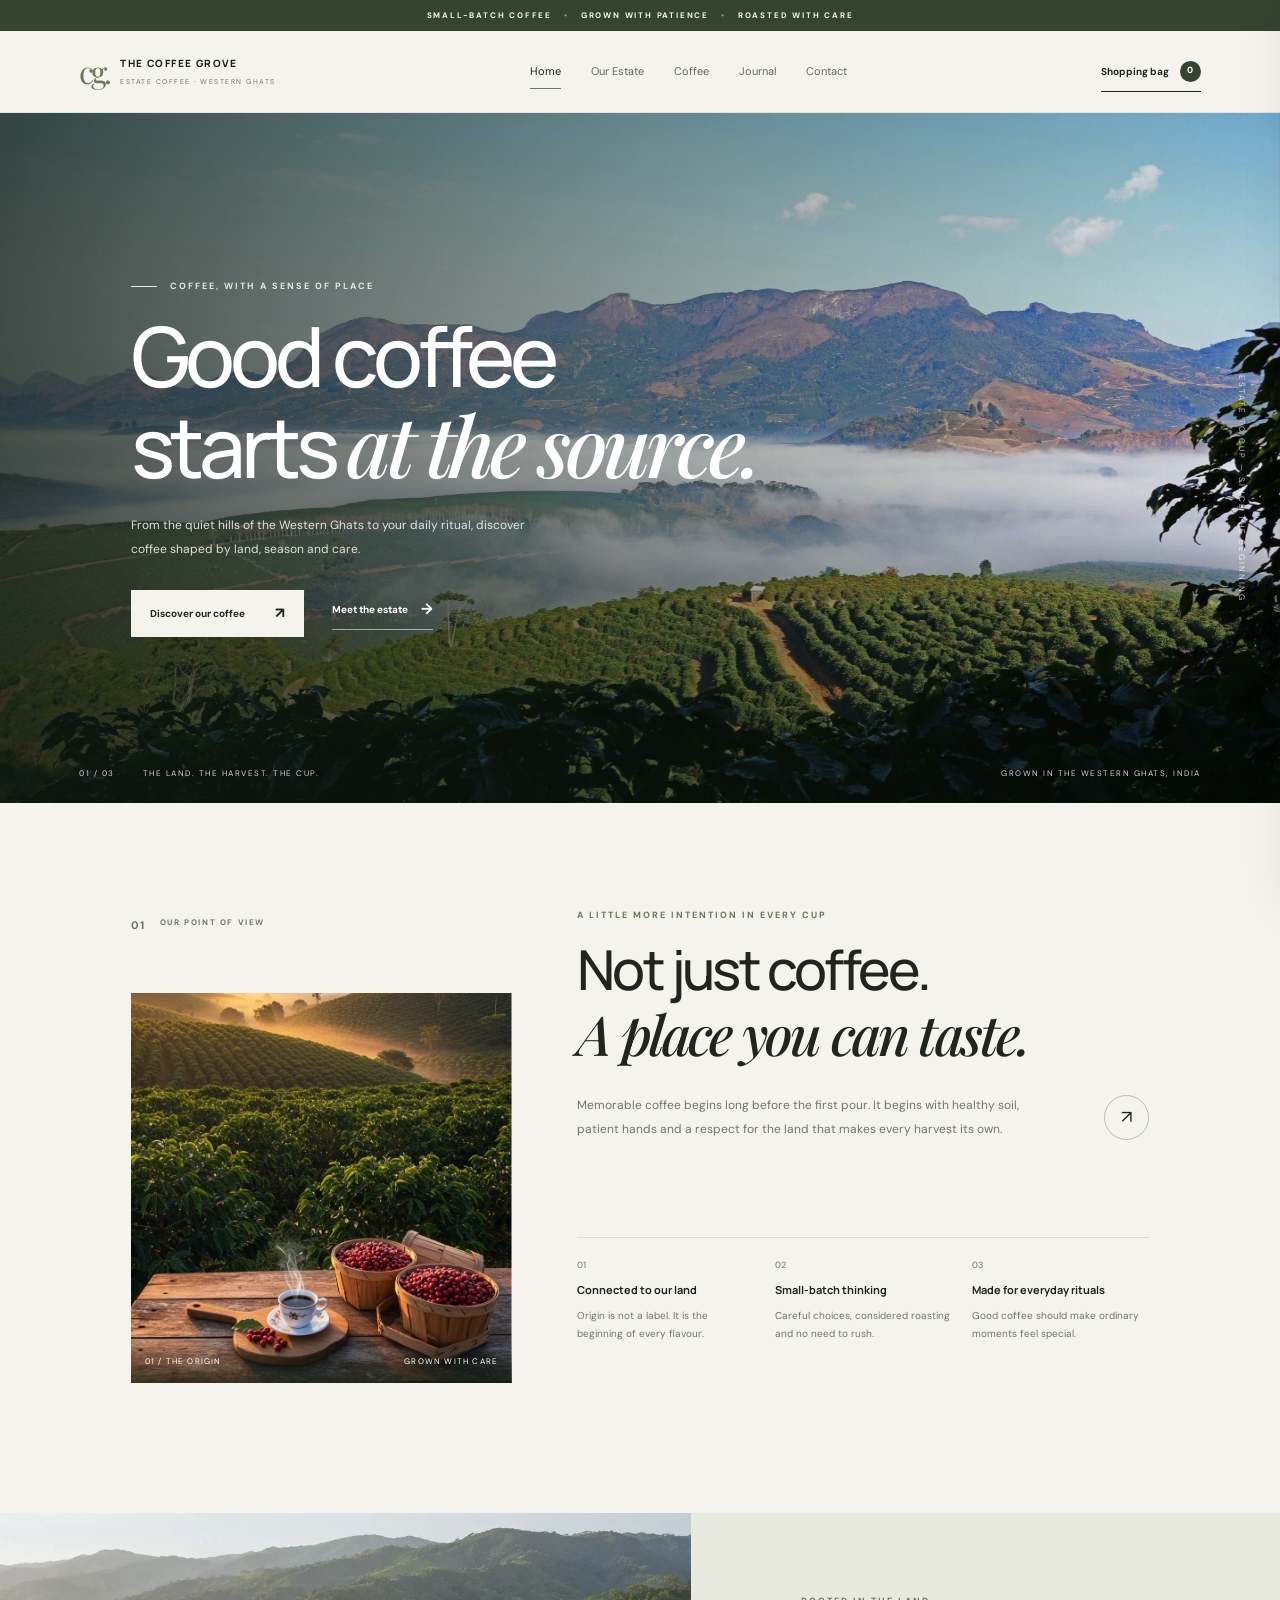
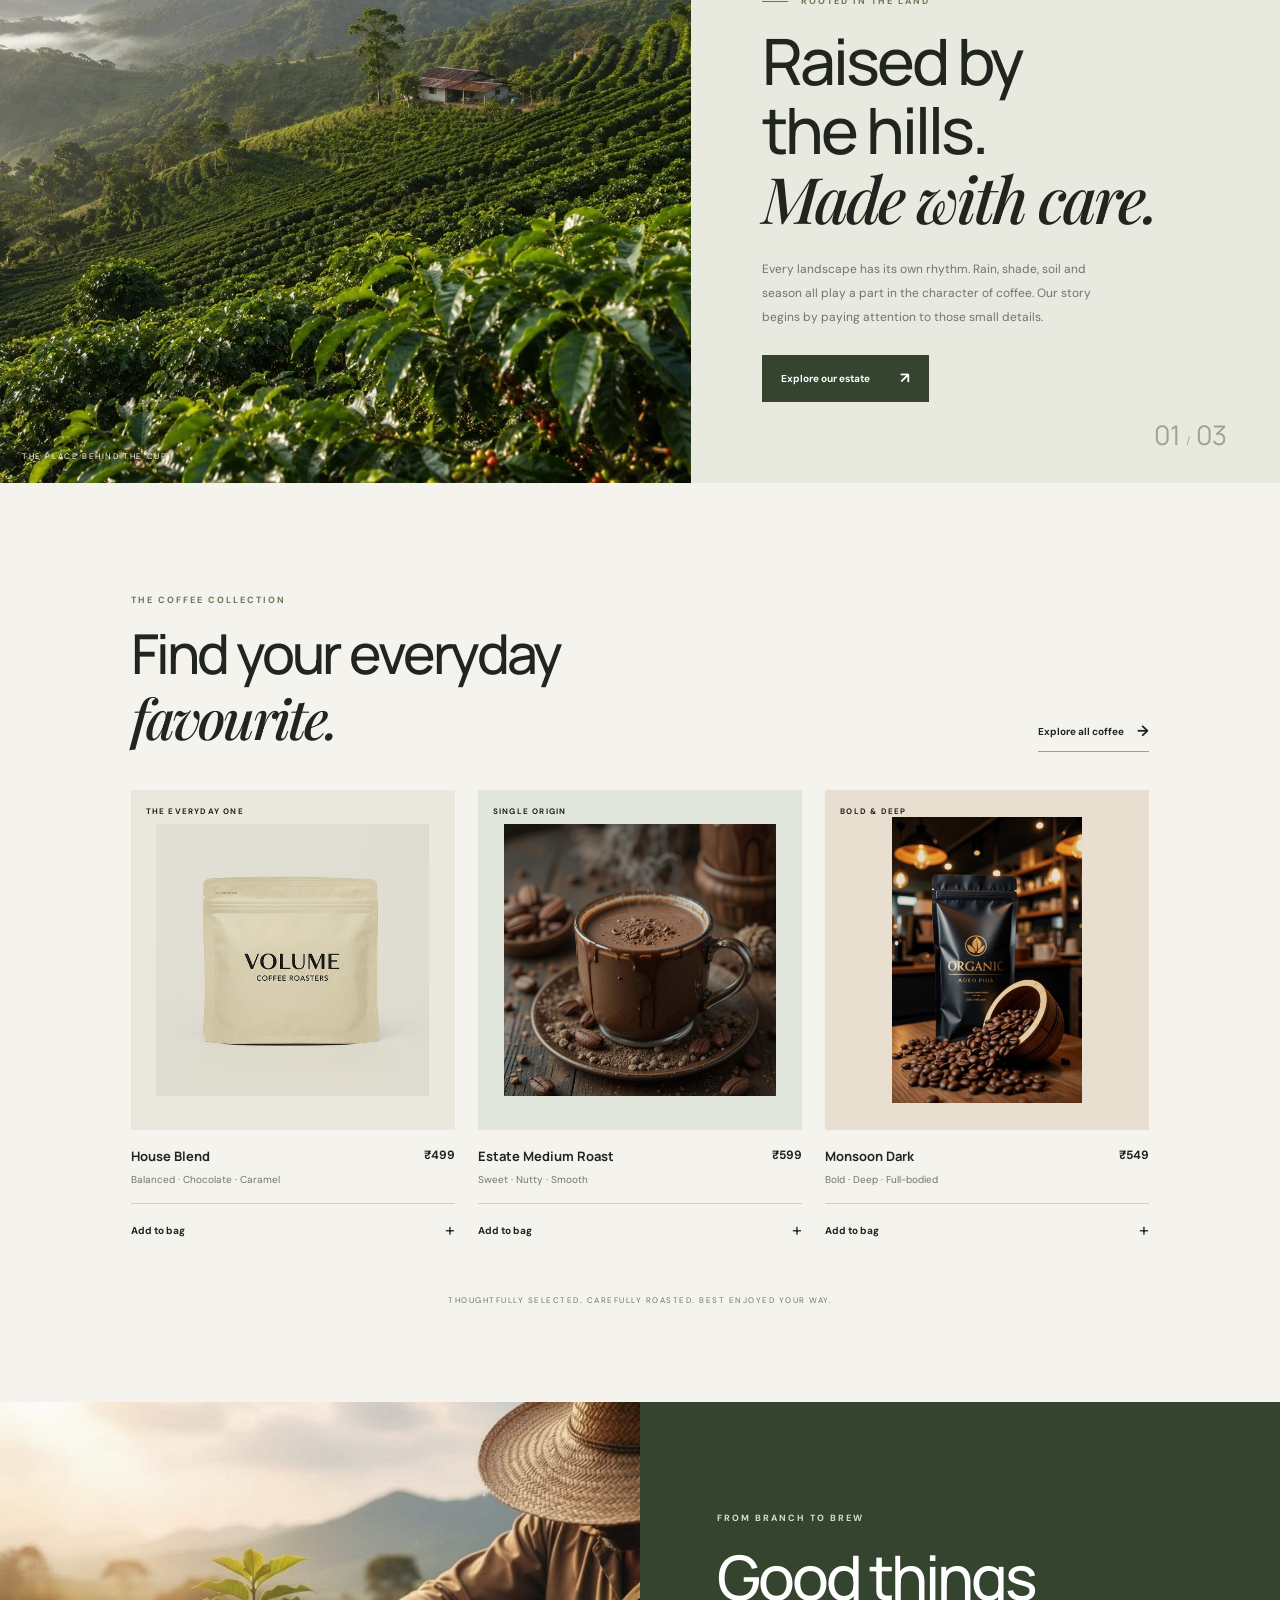
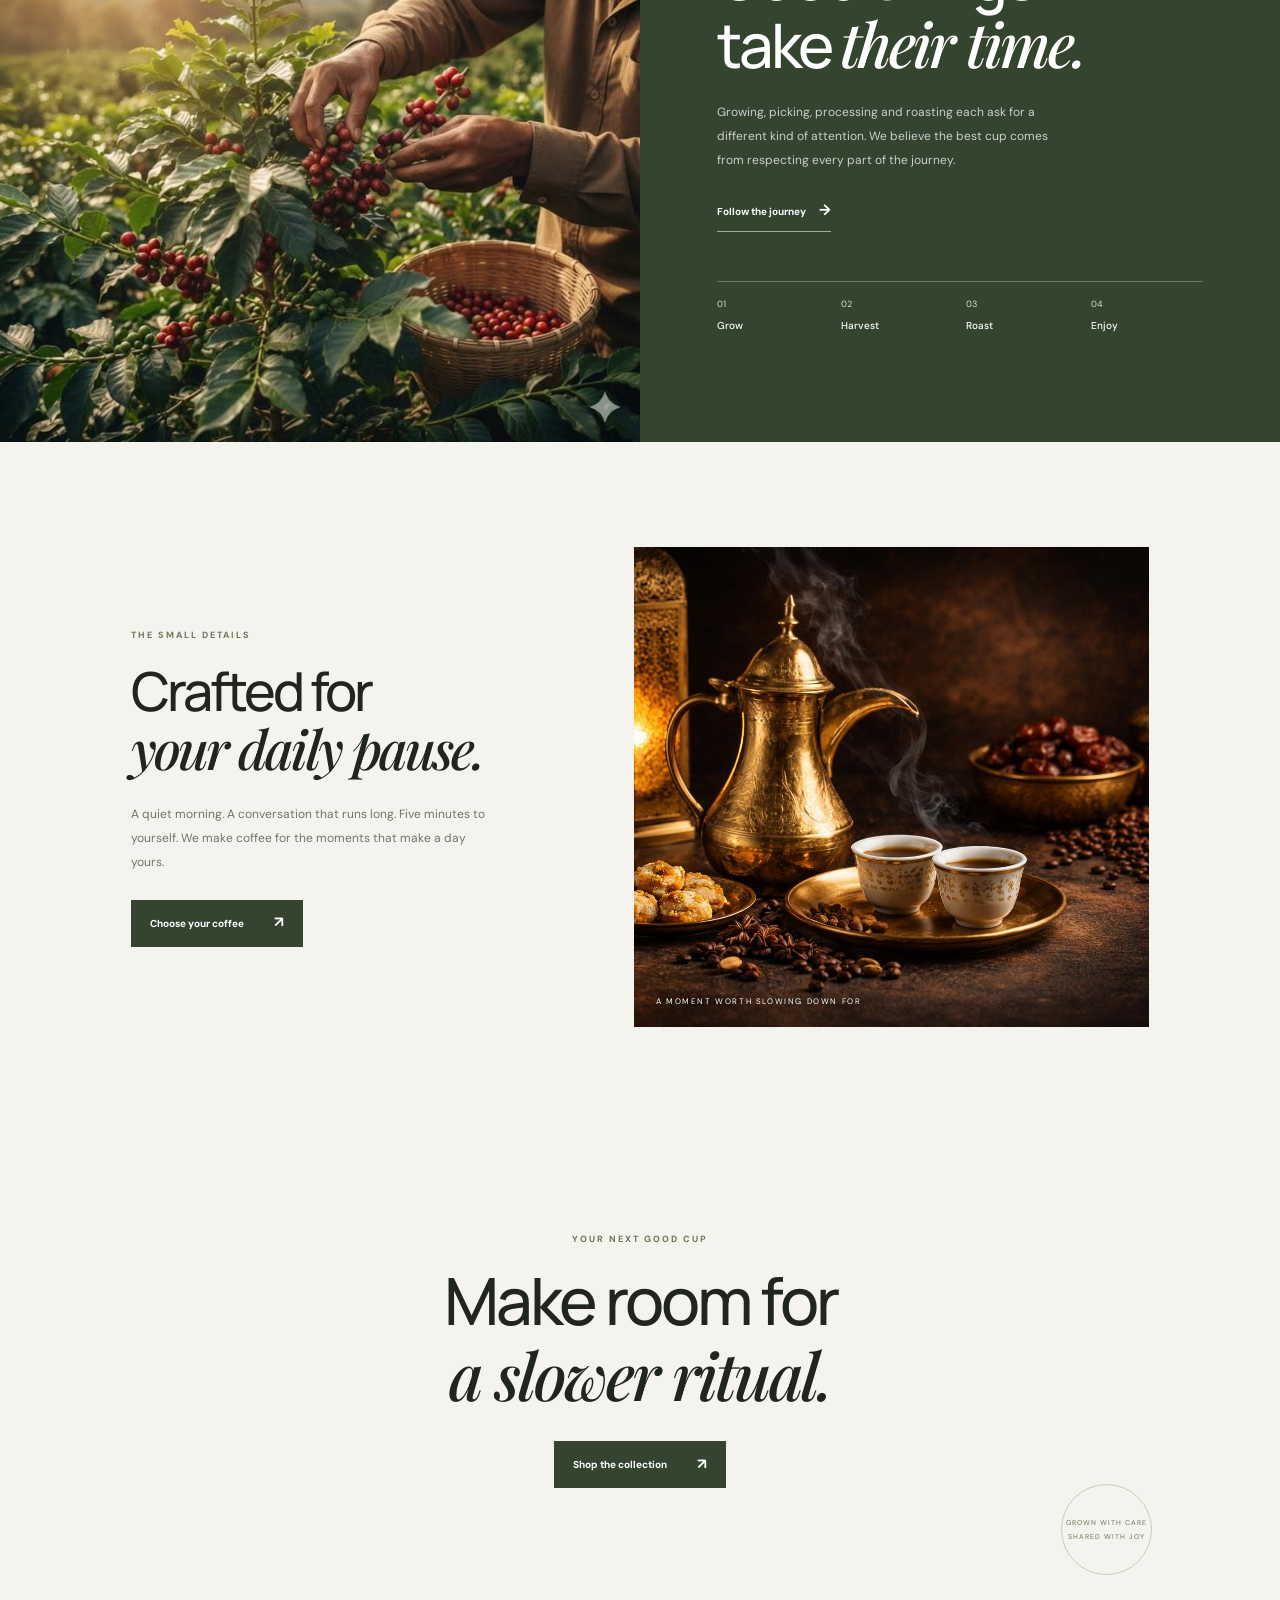
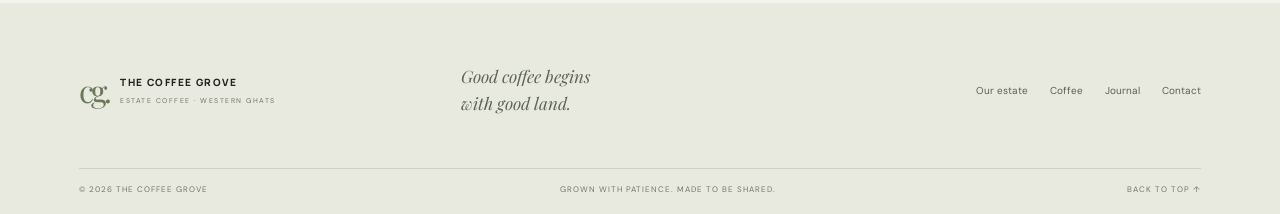
==== commit fc48dbbf: "Redesign entire Coffee Grove website with updated UI, styling, and responsive layout" ====
--- a/index.html
+++ b/index.html
@@ -3,219 +3,334 @@
 <head>
     <meta charset="UTF-8">
     <meta name="viewport" content="width=device-width, initial-scale=1.0">
-    <meta name="description" content="The Coffee Grove — an editorial coffee estate and farm-to-cup experience in the Western Ghats.">
-    <title>The Coffee Grove | Estate Coffee</title>
+    <meta name="description" content="The Coffee Grove — thoughtful estate coffee, grown with care and roasted for your everyday ritual.">
+    <title>The Coffee Grove | From Estate to Cup</title>
+
+    <link rel="preconnect" href="https://fonts.googleapis.com">
+    <link rel="preconnect" href="https://fonts.gstatic.com" crossorigin>
+    <link href="https://fonts.googleapis.com/css2?family=DM+Sans:wght@400;500;600;700&family=Manrope:wght@400;500;600;700;800&family=Playfair+Display:ital,wght@0,500;0,600;1,500;1,600&display=swap" rel="stylesheet">
+
     <link rel="stylesheet" href="css/style.css">
-    
+    <script src="js/script.js" defer></script>
 </head>
+
 <body>
-<div class="announcement">SMALL-BATCH COFFEE · GROWN WITH PATIENCE · ROASTED WITH CARE</div>
-<header class="site-header" id="siteHeader">
-    <a class="brand" href="index.html" aria-label="The Coffee Grove home">
-        <span class="brand-symbol">G</span>
-        <span class="brand-text">
-            <strong>THE COFFEE GROVE</strong>
-            <small>ESTATE · WESTERN GHATS</small>
-        </span>
-    </a>
-
-    <nav class="desktop-nav" aria-label="Primary navigation">
-        <a href="index.html">Home</a>
-        <a href="estate.html">Estate</a>
-        <a href="shop.html">Coffee</a>
-        <a href="gallery.html">Gallery</a>
-        <a href="contact.html">Visit</a>
-    </nav>
-
-    <div class="header-actions">
-        <button class="basket-button" type="button" data-cart-open>
-            Basket <span class="basket-count" data-cart-count>0</span>
+    <div class="announcement-bar">
+        <span>SMALL-BATCH COFFEE</span>
+        <span class="announcement-dot">•</span>
+        <span>GROWN WITH PATIENCE</span>
+        <span class="announcement-dot">•</span>
+        <span>ROASTED WITH CARE</span>
+    </div>
+
+    <header class="site-header">
+        <a class="brand" href="index.html" aria-label="The Coffee Grove homepage">
+            <span class="brand-symbol">cg.</span>
+            <span class="brand-copy">
+                <strong>THE COFFEE GROVE</strong>
+                <small>ESTATE COFFEE · WESTERN GHATS</small>
+            </span>
+        </a>
+
+        <button class="menu-toggle" type="button" aria-label="Open navigation" aria-expanded="false">
+            <span></span>
+            <span></span>
         </button>
-        <button class="menu-button" type="button" data-menu-open aria-label="Open menu">Menu</button>
-    </div>
-</header>
-
-<div class="mobile-menu" data-mobile-menu>
-    <div class="mobile-menu-top">
-        <span>MENU</span>
-        <button type="button" data-menu-close aria-label="Close menu">×</button>
-    </div>
-    <nav>
-        <a href="index.html">Home <span>01</span></a>
-        <a href="estate.html">Our Estate <span>02</span></a>
-        <a href="shop.html">Coffee Collection <span>03</span></a>
-        <a href="gallery.html">Gallery <span>04</span></a>
-        <a href="contact.html">Visit the Grove <span>05</span></a>
-    </nav>
-    <p>Good coffee begins with good land.</p>
-</div>
-
-<main>
-    <section class="hero" id="home">
-        <img class="hero-image" src="assets/coffee-bgg.jpg" alt="Green coffee estate across the Western Ghats">
-        <div class="hero-shade"></div>
-        <div class="hero-content reveal">
-            <p class="eyebrow light">A COFFEE ESTATE IN THE WESTERN GHATS</p>
-            <h1>The Coffee<br><em>Grove.</em></h1>
-            <p class="hero-copy">A story grown between misty mornings, old shade trees and carefully picked coffee cherries.</p>
-            <div class="hero-buttons">
-                <a class="button button-light" href="#story">Enter the Grove</a>
-                <a class="line-link light" href="shop.html">Explore coffee <span>→</span></a>
-            </div>
-        </div>
-        <div class="hero-bottom"><span>SHADE-GROWN</span><span>SMALL-BATCH</span><span>SINGLE-ESTATE</span></div>
-    </section>
-
-    <section class="editorial intro-section" id="story">
-        <div class="narrow-content reveal">
-            <p class="eyebrow">A SLOWER KIND OF COFFEE STORY</p>
-            <h2>Good coffee begins with <em>good land.</em></h2>
-            <p class="drop-cap">Here, coffee grows under a living canopy of fruit trees, flowers and monsoon greens. We care for the grove first, pick only what is ready and roast in small batches — keeping the character of the place in every cup.</p>
-            <a class="line-link" href="estate.html">Discover our estate <span>→</span></a>
-        </div>
-    </section>
-
-    <section class="split-story">
-        <div class="split-image reveal"><img src="assets/coffee-plant.jpg" alt="Coffee plants growing on a hillside"></div>
-        <div class="split-copy reveal">
-            <p class="eyebrow">OUR ESTATE</p>
-            <h2>Rooted in<br><em>the hills.</em></h2>
-            <p>The Grove is a living ecosystem. Coffee shares the shade with fruit, flowers, birds and old trees. That biodiversity is not decoration — it is part of how we grow better coffee.</p>
-            <div class="mini-stats">
-                <div><strong>1200m</strong><span>Growing altitude</span></div>
-                <div><strong>100%</strong><span>Hand selected</span></div>
-                <div><strong>Small</strong><span>Batch roasting</span></div>
-            </div>
-            <a class="line-link" href="estate.html">Walk through the estate <span>→</span></a>
-        </div>
-    </section>
-
-    <section class="specialities">
-        <div class="section-heading centered reveal">
-            <p class="eyebrow">FROM THE BAR</p>
-            <h2>Our <em>Specialities</em></h2>
-            <img src="assets/leaf-divider.svg" alt="" class="divider">
-        </div>
-        <div class="speciality-grid">
-            <div class="speciality-list reveal">
-                <span class="list-title">TO SIP FOR</span>
-                <button data-speciality="Filter Coffee">FILTER COFFEE</button>
-                <button data-speciality="Espresso">ESPRESSO</button>
-                <button data-speciality="Cold Brew">COLD BREW</button>
-                <button data-speciality="Cappuccino">CAPPUCCINO</button>
-                <button data-speciality="Signature Latte">SIGNATURE LATTE</button>
-            </div>
-            <div class="speciality-image reveal">
-                <img src="assets/speciality-coffee.jpg" alt="Fresh coffee served in a warm cup">
-                <div class="image-caption">THE HOUSE POUR<br><strong>ESTATE FILTER</strong></div>
-            </div>
-            <div class="speciality-list right reveal">
-                <span class="list-title">TO SAVOUR</span>
-                <button data-speciality="Estate Iced Coffee">ESTATE ICED COFFEE</button>
-                <button data-speciality="Honey Latte">HONEY LATTE</button>
-                <button data-speciality="Mocha">MOCHA</button>
-                <button data-speciality="Coffee Tonic">COFFEE TONIC</button>
-                <button data-speciality="Affogato">AFFOGATO</button>
-                <button data-speciality="Chocolate Mocha">CHOCOLATE MOCHA</button>
-            </div>
-        </div>
-    </section>
-
-    <section class="journey-section">
-        <div class="journey-intro reveal">
-            <p class="eyebrow">THE COFFEE JOURNEY</p>
-            <h2>From cherry<br>to <em>cup.</em></h2>
-            <p>Every stage is gentle. Every season leaves its own signature.</p>
-        </div>
-        <div class="journey-cards">
-            <article class="journey-card reveal"><span>01</span><img src="assets/coffee-cherries.jpg" alt="Coffee cherries on a branch"><h3>Grown & ripened</h3><p>Slowly beneath shade, until each cherry reaches its best sweetness.</p></article>
-            <article class="journey-card reveal"><span>02</span><img src="assets/coffee-harvest.jpg" alt="Coffee being harvested in the estate"><h3>Picked by hand</h3><p>Ripe fruit is selected carefully, one harvest at a time.</p></article>
-            <article class="journey-card reveal"><span>03</span><img src="assets/roasted-beans.jpg" alt="Coffee beans roasting"><h3>Roasted in small lots</h3><p>Roasting is tuned to reveal the natural character of the estate.</p></article>
-            <article class="journey-card reveal"><span>04</span><img src="assets/coffee-cup.jpg" alt="A cup of freshly brewed coffee"><h3>Poured for you</h3><p>Freshly packed beans become part of a slower morning ritual.</p></article>
-        </div>
-    </section>
-
-    <section class="collection-section">
-        <div class="section-heading reveal">
-            <div><p class="eyebrow">THE GROVE COLLECTION</p><h2>A little bit of the estate <em>to take home.</em></h2></div>
-            <a class="line-link" href="shop.html">View all coffee <span>→</span></a>
-        </div>
-        <div class="product-grid">
-            <article class="product-card reveal">
-                <div class="product-image"><img src="assets/coffee-beans.jpg" alt="Estate Roast coffee beans"></div>
-                <div class="product-info"><span>MEDIUM ROAST</span><h3>Estate Roast</h3><p>Cocoa · Caramel · Soft spice</p><div class="product-bottom"><strong>₹650</strong><button class="add-cart" data-id="estate-roast" data-name="Estate Roast" data-price="650" data-image="assets/coffee-beans.jpg">Add to basket</button></div></div>
-            </article>
-            <article class="product-card reveal">
-                <div class="product-image"><img src="assets/roasted-beans.jpg" alt="Forest Dark coffee beans"></div>
-                <div class="product-info"><span>DARK ROAST</span><h3>Forest Dark</h3><p>Dark chocolate · Spice · Walnut</p><div class="product-bottom"><strong>₹720</strong><button class="add-cart" data-id="forest-dark" data-name="Forest Dark" data-price="720" data-image="assets/roasted-beans.jpg">Add to basket</button></div></div>
-            </article>
-            <article class="product-card reveal">
-                <div class="product-image"><img src="assets/coffee-cherries.jpg" alt="Honey Process coffee story"></div>
-                <div class="product-info"><span>HONEY PROCESS</span><h3>Golden Honey</h3><p>Honeyed fruit · Citrus · Cane sugar</p><div class="product-bottom"><strong>₹790</strong><button class="add-cart" data-id="golden-honey" data-name="Golden Honey" data-price="790" data-image="assets/coffee-cherries.jpg">Add to basket</button></div></div>
-            </article>
-        </div>
-    </section>
-
-    <section class="experience-section">
-        <div class="experience-copy reveal">
-            <p class="eyebrow">COME SLOWLY</p>
-            <h2>Stay for<br><em>the morning.</em></h2>
-            <p>Walk between the coffee rows, listen for birds in the canopy, taste a fresh roast and let the hills set the pace. The Grove is more than a farm — it is an invitation to pause.</p>
-            <a class="button button-light" href="contact.html">Plan an estate visit</a>
-        </div>
-        <div class="experience-image reveal"><img src="assets/cafe-interior.jpg" alt="Warm coffee estate cafe interior"></div>
-    </section>
-
-    <section class="visit-strip">
-        <div class="visit-image reveal"><img src="assets/cold-coffee.jpg" alt="Cold coffee served at the grove"></div>
-        <div class="visit-copy reveal"><p class="eyebrow">THE GROVE IS WAITING</p><h2>Come for the coffee.<br><em>Stay for the story.</em></h2><p>Plan a slow morning, browse the collection or send us a note about wholesale and gifting.</p><a class="line-link" href="contact.html">Start a conversation <span>→</span></a></div>
-    </section>
-</main>
-<footer class="site-footer">
-    <div class="footer-main">
-        <div class="footer-brand">
-            <div class="brand-symbol">G</div>
-            <h2>The Coffee Grove</h2>
-            <p>A story grown in the Western Ghats.</p>
-        </div>
-        <div class="footer-column">
-            <span class="footer-label">Explore</span>
+
+        <nav class="main-nav" aria-label="Main navigation">
+            <a class="active" href="index.html">Home</a>
             <a href="estate.html">Our Estate</a>
-            <a href="shop.html">Coffee Collection</a>
-            <a href="gallery.html">Gallery</a>
-        </div>
-        <div class="footer-column">
-            <span class="footer-label">Visit</span>
-            <a href="contact.html">Plan a Visit</a>
-            <a href="contact.html">Wholesale</a>
-            <a href="contact.html">Get in touch</a>
-        </div>
-    </div>
-    <div class="footer-bottom">
-        <span>© <span class="year">2026</span> The Coffee Grove</span>
-        <span>Grown slowly · Shared generously</span>
-    </div>
-</footer>
-
-<aside class="cart-drawer" data-cart-drawer aria-label="Basket">
-    <div class="cart-head">
-        <div>
-            <span class="eyebrow">YOUR BASKET</span>
-            <h2>A little grove to take home.</h2>
-        </div>
-        <button type="button" data-cart-close aria-label="Close basket">×</button>
-    </div>
-    <div class="cart-items" data-cart-items>
-        <p class="empty-cart">Your basket is waiting for something freshly roasted.</p>
-    </div>
-    <div class="cart-foot">
-        <div class="cart-total-row"><span>Total</span><strong data-cart-total>₹0</strong></div>
-        <a class="button button-dark full" href="contact.html">Continue to enquiry</a>
-    </div>
-</aside>
-<div class="cart-overlay" data-cart-close></div>
-<div class="toast" data-toast></div>
-
-<script src="js/script.js"></script>
+            <a href="shop.html">Coffee</a>
+            <a href="journal.html">Journal</a>
+            <a href="contact.html">Contact</a>
+        </nav>
+
+        <button class="bag-button" type="button" aria-label="Open shopping bag">
+            <span>Shopping bag</span>
+            <span class="bag-count">0</span>
+        </button>
+    </header>
+
+    <main>
+        <section class="hero">
+            <img class="hero-image" src="assets/estate-landscape.jpg" alt="Coffee estate surrounded by the green hills of the Western Ghats">
+            <div class="hero-shade"></div>
+
+            <div class="hero-content reveal">
+                <p class="eyebrow eyebrow-light"><span class="eyebrow-rule"></span> COFFEE, WITH A SENSE OF PLACE</p>
+                <h1>Good coffee<br>starts <em>at the source.</em></h1>
+                <p class="hero-description">
+                    From the quiet hills of the Western Ghats to your daily ritual,
+                    discover coffee shaped by land, season and care.
+                </p>
+                <div class="hero-actions">
+                    <a class="button button-light" href="shop.html">Discover our coffee <span>↗</span></a>
+                    <a class="underlined-link link-light" href="estate.html">Meet the estate <span>→</span></a>
+                </div>
+            </div>
+
+            <div class="hero-caption hero-caption-left">
+                <span>01 / 03</span>
+                <span>THE LAND. THE HARVEST. THE CUP.</span>
+            </div>
+            <div class="hero-caption hero-caption-right">GROWN IN THE WESTERN GHATS, INDIA</div>
+            <span class="vertical-caption">ESTATE TO CUP — SINCE THE BEGINNING</span>
+        </section>
+
+
+<section class="intro-section section-shell">
+
+    <div class="section-index reveal">
+        <span class="index-number">01</span>
+        <span>OUR POINT OF VIEW</span>
+    </div>
+
+    <div class="intro-photo reveal">
+        <img
+            src="assets/coffeecup-hills.jpg"
+            alt="Ripe coffee cherries growing on a coffee plant"
+        >
+
+        <div class="intro-photo-caption">
+            <span>01 / THE ORIGIN</span>
+            <span>GROWN WITH CARE</span>
+        </div>
+    </div>
+
+    <div class="intro-heading reveal">
+        <p class="eyebrow">
+            A LITTLE MORE INTENTION IN EVERY CUP
+        </p>
+
+        <h2>
+            Not just coffee.<br>
+            <em>A place you can taste.</em>
+        </h2>
+    </div>
+
+    <div class="intro-description reveal">
+        <p>
+            Memorable coffee begins long before the first pour.
+            It begins with healthy soil, patient hands and a
+            respect for the land that makes every harvest its own.
+        </p>
+
+        <a
+            class="round-arrow"
+            href="estate.html"
+            aria-label="Discover our estate"
+        >↗</a>
+    </div>
+
+    <div class="intro-values reveal">
+
+        <div class="value-item">
+            <span>01</span>
+            <strong>Connected to our land</strong>
+            <p>
+                Origin is not a label. It is the beginning
+                of every flavour.
+            </p>
+        </div>
+
+        <div class="value-item">
+            <span>02</span>
+            <strong>Small-batch thinking</strong>
+            <p>
+                Careful choices, considered roasting and
+                no need to rush.
+            </p>
+        </div>
+
+        <div class="value-item">
+            <span>03</span>
+            <strong>Made for everyday rituals</strong>
+            <p>
+                Good coffee should make ordinary moments
+                feel special.
+            </p>
+        </div>
+
+    </div>
+
+</section>
+
+
+        <section class="estate-section">
+            <div class="estate-photo reveal">
+                <img src="assets/estate-hills.jpg" alt="Panoramic green coffee estate in the hills">
+                <span class="image-note">THE PLACE BEHIND THE CUP</span>
+            </div>
+
+            <div class="estate-copy reveal">
+                <p class="eyebrow"><span class="eyebrow-rule"></span> ROOTED IN THE LAND</p>
+                <h2>Raised by<br>the hills.<br><em>Made with care.</em></h2>
+                <p>
+                    Every landscape has its own rhythm. Rain, shade, soil and season
+                    all play a part in the character of coffee. Our story begins by
+                    paying attention to those small details.
+                </p>
+                <a class="button button-dark" href="estate.html">Explore our estate <span>↗</span></a>
+                <span class="estate-number">01<span>/</span>03</span>
+            </div>
+        </section>
+
+        <section class="collection-section section-shell">
+            <div class="section-heading reveal">
+                <div>
+                    <p class="eyebrow">THE COFFEE COLLECTION</p>
+                    <h2>Find your everyday<br><em>favourite.</em></h2>
+                </div>
+                <a class="underlined-link" href="shop.html">Explore all coffee <span>→</span></a>
+            </div>
+
+            <div class="product-grid">
+                <article class="product-card reveal">
+                    <a class="product-image product-image-cream" href="shop.html" aria-label="View House Blend">
+                        <span class="product-label">THE EVERYDAY ONE</span>
+                        <img src="assets/coffee-product-cream.jpg" alt="House Blend coffee packaging">
+                    </a>
+                    <div class="product-information">
+                        <div>
+                            <h3>House Blend</h3>
+                            <p>Balanced · Chocolate · Caramel</p>
+                        </div>
+                        <span class="product-price">₹499</span>
+                    </div>
+                    <button class="add-to-bag" type="button" data-add-to-bag data-name="House Blend" data-price="499" data-image="assets/coffee-product-cream.jpg">
+                        Add to bag <span>+</span>
+                    </button>
+                </article>
+
+                <article class="product-card reveal">
+                    <a class="product-image product-image-sage" href="shop.html" aria-label="View Estate Medium Roast">
+                        <span class="product-label">SINGLE ORIGIN</span>
+                        <img src="assets/MEDIUM-ROAST.jpg" alt="Medium roast coffee">
+                    </a>
+                    <div class="product-information">
+                        <div>
+                            <h3>Estate Medium Roast</h3>
+                            <p>Sweet · Nutty · Smooth</p>
+                        </div>
+                        <span class="product-price">₹599</span>
+                    </div>
+                    <button class="add-to-bag" type="button" data-add-to-bag data-name="Estate Medium Roast" data-price="599" data-image="assets/MEDIUM-ROAST.jpg">
+                        Add to bag <span>+</span>
+                    </button>
+                </article>
+
+                <article class="product-card reveal">
+                    <a class="product-image product-image-tan" href="shop.html" aria-label="View Monsoon Dark">
+                        <span class="product-label">BOLD & DEEP</span>
+                        <img src="assets/organic-coffee.jpg" alt="Dark roast coffee">
+                    </a>
+                    <div class="product-information">
+                        <div>
+                            <h3>Monsoon Dark</h3>
+                            <p>Bold · Deep · Full-bodied</p>
+                        </div>
+                        <span class="product-price">₹549</span>
+                    </div>
+                    <button class="add-to-bag" type="button" data-add-to-bag data-name="Monsoon Dark" data-price="549" data-image="assets/coffee-product-dark.jpg">
+                        Add to bag <span>+</span>
+                    </button>
+                </article>
+            </div>
+
+            <p class="collection-note">THOUGHTFULLY SELECTED. CAREFULLY ROASTED. BEST ENJOYED YOUR WAY.</p>
+        </section>
+
+        <section class="journey-section">
+            <div class="journey-image reveal">
+                <img src="assets/coffee-harvest.jpg" alt="Coffee harvest taking place at the estate">
+            </div>
+            <div class="journey-content reveal">
+                <p class="eyebrow eyebrow-light">FROM BRANCH TO BREW</p>
+                <h2>Good things<br>take <em>their time.</em></h2>
+                <p>
+                    Growing, picking, processing and roasting each ask for a different
+                    kind of attention. We believe the best cup comes from respecting
+                    every part of the journey.
+                </p>
+                <a class="underlined-link link-light" href="journal.html">Follow the journey <span>→</span></a>
+
+                <div class="journey-steps">
+                    <div><span>01</span><strong>Grow</strong></div>
+                    <div><span>02</span><strong>Harvest</strong></div>
+                    <div><span>03</span><strong>Roast</strong></div>
+                    <div><span>04</span><strong>Enjoy</strong></div>
+                </div>
+            </div>
+        </section>
+
+        <section class="craft-section section-shell">
+            <div class="craft-copy reveal">
+                <p class="eyebrow">THE SMALL DETAILS</p>
+                <h2>Crafted for<br><em>your daily pause.</em></h2>
+                <p>
+                    A quiet morning. A conversation that runs long. Five minutes to
+                    yourself. We make coffee for the moments that make a day yours.
+                </p>
+                <a class="button button-dark" href="shop.html">Choose your coffee <span>↗</span></a>
+            </div>
+            <div class="craft-photo reveal">
+                <img src="assets/arabic-coffee.jpg" alt="Freshly prepared coffee ready to enjoy">
+                <span class="image-note">A MOMENT WORTH SLOWING DOWN FOR</span>
+            </div>
+        </section>
+
+        <section class="closing-section reveal">
+            <p class="eyebrow">YOUR NEXT GOOD CUP</p>
+            <h2>Make room for<br><em>a slower ritual.</em></h2>
+            <a class="button button-dark" href="shop.html">Shop the collection <span>↗</span></a>
+            <span class="closing-seal">GROWN WITH CARE<br>SHARED WITH JOY</span>
+        </section>
+    </main>
+
+    <footer class="site-footer">
+        <div class="footer-main">
+            <a class="brand brand-footer" href="index.html">
+                <span class="brand-symbol">cg.</span>
+                <span class="brand-copy">
+                    <strong>THE COFFEE GROVE</strong>
+                    <small>ESTATE COFFEE · WESTERN GHATS</small>
+                </span>
+            </a>
+            <p class="footer-thought">Good coffee begins<br>with good land.</p>
+            <div class="footer-links">
+                <a href="estate.html">Our estate</a>
+                <a href="shop.html">Coffee</a>
+                <a href="journal.html">Journal</a>
+                <a href="contact.html">Contact</a>
+            </div>
+        </div>
+        <div class="footer-bottom">
+            <span>© 2026 THE COFFEE GROVE</span>
+            <span>GROWN WITH PATIENCE. MADE TO BE SHARED.</span>
+            <a href="#top" data-back-to-top>BACK TO TOP ↑</a>
+        </div>
+    </footer>
+
+    <div class="toast-message" role="status" aria-live="polite"></div>
+
+    <div class="bag-overlay"></div>
+    <aside class="shopping-drawer" aria-label="Shopping bag" aria-hidden="true">
+        <div class="drawer-header">
+            <div>
+                <p class="eyebrow">YOUR SELECTION</p>
+                <h2>Your bag <span class="drawer-count">0</span></h2>
+            </div>
+            <button class="drawer-close" type="button" aria-label="Close shopping bag">×</button>
+        </div>
+        <div class="drawer-items">
+            <p class="empty-bag">Your bag is waiting for something good.</p>
+        </div>
+        <div class="drawer-total">
+            <span>Subtotal</span>
+            <strong>₹<span class="subtotal-value">0</span></strong>
+        </div>
+        <button class="button button-dark checkout-button" type="button">Continue to checkout</button>
+        <p class="drawer-note">Demo shopping bag. A payment service is required for real orders.</p>
+    </aside>
 </body>
-</html>+</html>
--- a/css/style.css
+++ b/css/style.css
@@ -1,343 +1,1930 @@
+/* =========================================================
+   THE COFFEE GROVE
+   Modern editorial coffee estate design
+   ========================================================= */
 
 :root {
-    --cream: #f7e9df;
-    --paper: #fffaf5;
-    --beige: #e9ded0;
-    --sage: #dce5df;
-    --olive: #879477;
-    --forest: #213b2c;
-    --forest-deep: #15271d;
-    --coffee: #8b552f;
-    --brown: #5d3928;
-    --ink: #29231e;
-    --white: #fffaf5;
-    --line: rgba(41, 35, 30, .18);
-    --serif: Georgia, "Times New Roman", serif;
-    --sans: Arial, Helvetica, sans-serif;
-}
-* { box-sizing: border-box; }
-html { scroll-behavior: smooth; }
-body { margin: 0; color: var(--ink); background: var(--paper); font-family: var(--sans); line-height: 1.65; }
-body.menu-open, body.cart-open { overflow: hidden; }
-a { color: inherit; text-decoration: none; }
-button, input, select, textarea { font: inherit; }
-button { cursor: pointer; }
-img { width: 100%; display: block; }
-
-.announcement { background: var(--forest); color: #f6eee3; padding: 8px 20px; text-align: center; font-size: 9px; letter-spacing: 2.4px; text-transform: uppercase; }
-.site-header { position: absolute; z-index: 50; top: 29px; left: 0; right: 0; padding: 20px 5vw; display: flex; align-items: center; justify-content: space-between; color: var(--white); transition: .3s ease; }
-.site-header.scrolled { position: fixed; top: 0; background: rgba(33, 59, 44, .96); backdrop-filter: blur(10px); box-shadow: 0 10px 30px rgba(0,0,0,.08); }
-.brand { display: flex; align-items: center; gap: 12px; }
-.brand-symbol { width: 40px; height: 40px; display: grid; place-items: center; border: 1px solid currentColor; border-radius: 50%; font-family: var(--serif); font-size: 22px; font-style: italic; }
-.brand-text strong, .brand-text small { display: block; line-height: 1.1; }
-.brand-text strong { font-size: 14px; letter-spacing: 2.2px; }
-.brand-text small { margin-top: 5px; font-size: 8px; letter-spacing: 2.8px; opacity: .78; }
-.desktop-nav { display: flex; align-items: center; gap: 28px; font-size: 10px; text-transform: uppercase; letter-spacing: 1.8px; }
-.desktop-nav a { opacity: .9; position: relative; }
-.desktop-nav a::after { content: ""; position: absolute; left: 0; bottom: -7px; width: 0; height: 1px; background: currentColor; transition: .25s; }
-.desktop-nav a:hover::after { width: 100%; }
-.header-actions { display: flex; align-items: center; gap: 14px; }
-.basket-button, .menu-button { border: 0; background: transparent; color: inherit; text-transform: uppercase; letter-spacing: 1.4px; font-size: 10px; }
-.basket-button { padding: 8px 0; }
-.basket-count { display: inline-grid; place-items: center; min-width: 19px; height: 19px; margin-left: 5px; border: 1px solid currentColor; border-radius: 50%; font-size: 8px; }
-.menu-button { padding: 8px 0 8px 16px; border-left: 1px solid rgba(255,255,255,.4); }
-
-.mobile-menu { position: fixed; inset: 0; z-index: 100; background: var(--forest); color: var(--white); padding: 28px 8vw; transform: translateX(100%); transition: transform .45s cubic-bezier(.76,0,.24,1); display: flex; flex-direction: column; justify-content: space-between; }
-.mobile-menu.open { transform: translateX(0); }
-.mobile-menu-top { display: flex; justify-content: space-between; align-items: center; font-size: 10px; letter-spacing: 3px; }
-.mobile-menu-top button { border: 0; background: transparent; color: white; font-size: 34px; font-weight: 200; }
-.mobile-menu nav { display: flex; flex-direction: column; gap: 10px; }
-.mobile-menu nav a { display: flex; justify-content: space-between; align-items: center; padding: 12px 0; border-bottom: 1px solid rgba(255,255,255,.15); font-family: var(--serif); font-size: clamp(32px, 7vw, 62px); }
-.mobile-menu nav span { font: 10px var(--sans); letter-spacing: 2px; opacity: .55; }
-.mobile-menu p { font-family: var(--serif); font-style: italic; opacity: .7; }
-
-.hero { min-height: 94vh; position: relative; overflow: hidden; background: var(--forest); color: white; display: flex; align-items: center; }
-.hero-image, .page-hero > img { position: absolute; inset: 0; width: 100%; height: 100%; object-fit: cover; }
-.hero-shade, .page-hero-shade { position: absolute; inset: 0; background: linear-gradient(90deg, rgba(15,29,21,.66), rgba(15,29,21,.08) 70%), linear-gradient(0deg, rgba(15,29,21,.42), transparent 40%); }
-.hero-content, .page-hero-content { position: relative; z-index: 2; width: min(700px, 90%); margin-left: 8vw; padding-top: 80px; }
-.eyebrow { margin: 0 0 15px; font-size: 9px; letter-spacing: 2.6px; text-transform: uppercase; color: var(--olive); font-weight: 700; }
-.eyebrow.light { color: #efe5d6; }
-.hero h1, .page-hero h1 { margin: 0; font: 400 clamp(58px, 9vw, 128px)/.82 var(--serif); letter-spacing: -4px; }
-.hero h1 em, .page-hero h1 em, h2 em { font-style: italic; color: var(--cream); }
-.hero-copy { max-width: 520px; margin: 30px 0; color: rgba(255,250,245,.88); font-size: 15px; }
-.hero-buttons { display: flex; align-items: center; gap: 24px; flex-wrap: wrap; }
-.button { display: inline-flex; justify-content: center; align-items: center; min-height: 47px; padding: 0 24px; border: 1px solid var(--forest); text-transform: uppercase; letter-spacing: 1.7px; font-size: 9px; transition: .25s ease; }
-.button:hover { transform: translateY(-2px); }
-.button-light { color: var(--forest); background: var(--cream); border-color: var(--cream); }
-.button-dark { color: var(--white); background: var(--forest); border-color: var(--forest); }
-.button.full { width: 100%; }
-.line-link { display: inline-flex; gap: 10px; align-items: center; border-bottom: 1px solid currentColor; padding-bottom: 5px; text-transform: uppercase; letter-spacing: 1.5px; font-size: 9px; }
-.line-link span { transition: .2s; }
-.line-link:hover span { transform: translateX(5px); }
-.line-link.light { color: white; }
-.hero-bottom { position: absolute; z-index: 2; left: 5vw; right: 5vw; bottom: 28px; display: flex; justify-content: space-between; border-top: 1px solid rgba(255,255,255,.25); padding-top: 12px; font-size: 8px; letter-spacing: 2px; color: rgba(255,255,255,.75); }
-
-.editorial { padding: 130px 6vw; }
-.narrow-content { max-width: 850px; margin: auto; text-align: center; }
-.narrow-content h2, .section-heading h2, .split-copy h2, .journey-intro h2, .experience-copy h2, .visit-copy h2, .contact-copy h2 { font: 400 clamp(40px, 5.4vw, 72px)/1.03 var(--serif); letter-spacing: -2px; margin: 0 0 26px; }
-.narrow-content h2 em, .section-heading h2 em, .split-copy h2 em, .journey-intro h2 em, .experience-copy h2 em, .visit-copy h2 em, .contact-copy h2 em { color: var(--forest); }
-.narrow-content p:not(.eyebrow) { max-width: 720px; margin: 0 auto 30px; color: #655b52; font-size: 16px; }
-.drop-cap::first-letter { float: left; font: 700 74px/.7 var(--serif); color: var(--forest); padding: 8px 10px 0 0; }
-
-.split-story { display: grid; grid-template-columns: 1fr 1fr; min-height: 720px; }
-.split-image { min-height: 600px; overflow: hidden; }
-.split-image img { height: 100%; object-fit: cover; }
-.split-copy { padding: 9vw 8vw; background: var(--sage); display: flex; flex-direction: column; justify-content: center; }
-.split-copy p:not(.eyebrow) { max-width: 560px; color: #4e5148; }
-.mini-stats { display: flex; gap: 30px; margin: 30px 0; flex-wrap: wrap; }
-.mini-stats div { border-top: 1px solid rgba(33,59,44,.25); padding-top: 10px; min-width: 110px; }
-.mini-stats strong, .mini-stats span { display: block; }
-.mini-stats strong { font: 400 25px var(--serif); color: var(--forest); }
-.mini-stats span { font-size: 9px; letter-spacing: 1px; text-transform: uppercase; margin-top: 4px; opacity: .7; }
-
-.specialities { background: var(--sage); padding: 110px 5vw; }
-.section-heading.centered { text-align: center; }
-.section-heading.centered h2 { margin-bottom: 5px; }
-.divider { width: 240px; max-width: 50%; margin: 10px auto 60px; }
-.speciality-grid { max-width: 1250px; margin: auto; display: grid; grid-template-columns: 1fr minmax(300px, 390px) 1fr; gap: 6vw; align-items: center; }
-.speciality-list { display: flex; flex-direction: column; align-items: flex-end; gap: 11px; }
-.speciality-list.right { align-items: flex-start; }
-.list-title { margin-bottom: 14px; color: var(--coffee); font-size: 9px; font-weight: 700; letter-spacing: 2.4px; }
-.speciality-list button { border: 0; background: transparent; padding: 0; color: var(--forest); font-family: var(--serif); font-size: clamp(16px, 1.8vw, 22px); letter-spacing: .6px; transition: .2s; }
-.speciality-list button:hover { color: var(--coffee); transform: translateX(-4px); }
-.speciality-list.right button:hover { transform: translateX(4px); }
-.speciality-image { position: relative; }
-.speciality-image img { aspect-ratio: 4/5; object-fit: cover; }
-.image-caption { position: absolute; left: 16px; right: 16px; bottom: 16px; padding: 13px 16px; background: rgba(255,250,245,.88); color: var(--forest); font-size: 8px; letter-spacing: 1.8px; line-height: 1.5; }
-.image-caption strong { font: 15px var(--serif); letter-spacing: .5px; }
-
-.journey-section { padding: 130px 6vw; background: var(--paper); }
-.journey-intro { display: grid; grid-template-columns: 1fr 1fr; align-items: end; gap: 60px; max-width: 1200px; margin: auto auto 60px; }
-.journey-intro > p:last-child { max-width: 420px; color: #665d54; }
-.journey-cards { max-width: 1200px; margin: auto; display: grid; grid-template-columns: repeat(4, 1fr); gap: 18px; }
-.journey-card { border-top: 1px solid var(--line); padding-top: 15px; }
-.journey-card > span { font-size: 9px; letter-spacing: 2px; color: var(--olive); }
-.journey-card img { margin: 14px 0 20px; aspect-ratio: 1 / 1.2; object-fit: cover; }
-.journey-card h3 { margin: 0 0 7px; font: 400 22px var(--serif); color: var(--forest); }
-.journey-card p { margin: 0; color: #6a6057; font-size: 12px; }
-
-.collection-section { background: var(--cream); padding: 120px 6vw; }
-.section-heading { max-width: 1200px; margin: auto auto 55px; display: flex; justify-content: space-between; align-items: end; gap: 30px; }
-.section-heading h2 { max-width: 650px; margin: 0; }
-.section-heading h2 em { color: var(--brown); }
-.product-grid { max-width: 1200px; margin: auto; display: grid; grid-template-columns: repeat(3, 1fr); gap: 25px; }
-.product-card { background: var(--paper); border: 1px solid rgba(41,35,30,.08); }
-.product-image { overflow: hidden; background: var(--beige); }
-.product-image img { aspect-ratio: 1 / 1.05; object-fit: cover; transition: transform .7s ease; }
-.product-card:hover .product-image img { transform: scale(1.045); }
-.product-info { padding: 20px; }
-.product-info > span { font-size: 8px; letter-spacing: 2px; color: var(--olive); }
-.product-info h3 { margin: 7px 0 4px; font: 400 26px var(--serif); color: var(--forest); }
-.product-info p { margin: 0 0 20px; color: #746a61; font-size: 12px; }
-.product-bottom { display: flex; justify-content: space-between; align-items: center; gap: 12px; border-top: 1px solid var(--line); padding-top: 14px; }
-.product-bottom strong { font: 400 19px var(--serif); color: var(--brown); }
-.add-cart { border: 0; background: var(--forest); color: white; padding: 10px 13px; text-transform: uppercase; letter-spacing: 1.1px; font-size: 8px; }
-.add-cart:hover { background: var(--brown); }
-
-.experience-section { background: var(--forest); color: var(--white); display: grid; grid-template-columns: 1fr 1fr; }
-.experience-copy { padding: 10vw 9vw; display: flex; flex-direction: column; justify-content: center; align-items: flex-start; }
-.experience-copy h2 { margin-bottom: 22px; }
-.experience-copy h2 em { color: var(--cream); }
-.experience-copy > p:not(.eyebrow) { max-width: 520px; color: rgba(255,250,245,.76); margin-bottom: 30px; }
-.experience-image { min-height: 650px; }
-.experience-image img { height: 100%; object-fit: cover; }
-.visit-strip { display: grid; grid-template-columns: 1fr 1fr; background: var(--beige); }
-.visit-image { min-height: 540px; }
-.visit-image img { height: 100%; object-fit: cover; }
-.visit-copy { padding: 8vw; display: flex; flex-direction: column; justify-content: center; align-items: flex-start; }
-.visit-copy h2 em { color: var(--brown); }
-.visit-copy > p:not(.eyebrow) { max-width: 500px; color: #62594f; }
-
-.page-hero { min-height: 72vh; position: relative; background: var(--forest); color: white; display: flex; align-items: center; overflow: hidden; }
-.page-hero-content { padding-top: 110px; }
-.page-hero-content > p:last-child { max-width: 500px; margin-top: 25px; color: rgba(255,250,245,.8); }
-.estate-hero img { object-position: center 55%; }
-.shop-hero {
+    --paper: #f5f3ed;
+    --paper-light: #fbfaf6;
+    --ink: #20251f;
+    --muted: #70756b;
+    --olive: #687858;
+    --olive-dark: #34442f;
+    --line: #dcded4;
+    --sage: #e4e8de;
+    --tan: #e8dfd2;
+    --display: "Manrope", Arial, sans-serif;
+    --body: "DM Sans", Arial, sans-serif;
+    --serif: "Playfair Display", Georgia, serif;
+}
+
+* {
+    box-sizing: border-box;
+}
+
+html {
+    scroll-behavior: smooth;
+    scroll-padding-top: 90px;
+}
+
+body {
+    margin: 0;
+    background: var(--paper);
+    color: var(--ink);
+    font-family: var(--body);
+    font-size: 14px;
+    line-height: 1.7;
+}
+
+body.drawer-open {
+    overflow: hidden;
+}
+
+img {
+    display: block;
+    width: 100%;
+    height: 100%;
+    object-fit: cover;
+}
+
+a {
+    color: inherit;
+    text-decoration: none;
+}
+
+button,
+input,
+textarea,
+select {
+    font: inherit;
+}
+
+button,
+a {
+    -webkit-tap-highlight-color: transparent;
+}
+
+button {
+    cursor: pointer;
+}
+
+.announcement-bar {
+    min-height: 31px;
+    display: flex;
+    align-items: center;
+    justify-content: center;
+    gap: 12px;
+    padding: 5px 15px;
+    background: var(--olive-dark);
+    color: #f7f6ef;
+    font-size: 8px;
+    font-weight: 700;
+    letter-spacing: 1.8px;
+}
+
+.announcement-dot {
+    opacity: 0.5;
+}
+
+.site-header {
+    position: relative;
+    z-index: 30;
+    display: flex;
+    align-items: center;
+    justify-content: space-between;
+    min-height: 82px;
+    padding: 0 6.2%;
+    background: var(--paper);
+    border-bottom: 1px solid rgba(32, 37, 31, 0.08);
+}
+
+.brand {
+    display: inline-flex;
+    align-items: center;
+    gap: 11px;
+    flex-shrink: 0;
+}
+
+.brand-symbol {
+    color: var(--olive);
+    font-family: var(--serif);
+    font-size: 31px;
+    line-height: 1;
+    letter-spacing: -3px;
+}
+
+.brand-copy {
+    display: flex;
+    flex-direction: column;
+    gap: 4px;
+}
+
+.brand-copy strong {
+    font-family: var(--display);
+    font-size: 10px;
+    font-weight: 800;
+    letter-spacing: 1.4px;
+}
+
+.brand-copy small {
+    color: var(--muted);
+    font-size: 7px;
+    letter-spacing: 1.5px;
+}
+
+.main-nav {
+    display: flex;
+    align-items: center;
+    gap: 30px;
+}
+
+.main-nav a {
+    position: relative;
+    padding: 8px 0;
+    color: #62665d;
+    font-size: 11px;
+    transition: color 0.2s ease;
+}
+
+.main-nav a:hover,
+.main-nav a.active {
+    color: var(--ink);
+}
+
+.main-nav a.active::after {
+    position: absolute;
+    right: 0;
+    bottom: 0;
+    left: 0;
+    height: 1px;
+    background: var(--olive);
+    content: "";
+}
+
+.bag-button {
+    display: flex;
+    align-items: center;
+    gap: 11px;
+    padding: 9px 0;
+    border: 0;
+    border-bottom: 1px solid var(--ink);
+    background: transparent;
+    color: var(--ink);
+    font-size: 10px;
+    font-weight: 700;
+}
+
+.bag-count {
+    display: inline-grid;
+    width: 21px;
+    height: 21px;
+    place-items: center;
+    border-radius: 50%;
+    background: var(--olive-dark);
+    color: white;
+    font-size: 9px;
+}
+
+.menu-toggle {
+    display: none;
+}
+
+/* Homepage hero */
+
+.hero {
+    position: relative;
+    display: flex;
+    min-height: 570px;
+    height: min(690px, 76vw);
+    max-height: 760px;
+    align-items: center;
+    overflow: hidden;
+    background: #344331;
+    color: white;
+}
+
+.hero-image {
+    position: absolute;
+    inset: 0;
+    object-position: center 53%;
+    animation: hero-appear 1.1s ease both;
+}
+
+.hero-shade {
+    position: absolute;
+    inset: 0;
     background:
-        linear-gradient(90deg, rgba(33, 59, 44, 0.72), rgba(33, 59, 44, 0.20)),
-        url("../assets/coffee-bgg.jpg");
-    background-size: cover;
-    background-position: center;
-    background-repeat: no-repeat;
-}
-.gallery-hero {
-    background:
-        linear-gradient(90deg, rgba(33, 59, 44, 0.72), rgba(33, 59, 44, 0.20)),
-        url("../assets/coffee-bgg.jpg");
-    background-size: cover;
-    background-position: center;
-    background-repeat: no-repeat;
-}
-.contact-hero {
-    background:
-        linear-gradient(90deg, rgba(33, 59, 44, 0.72), rgba(33, 59, 44, 0.20)),
-        url("../assets/coffee-bgg.jpg");
-    background-size: cover;
-    background-position: center;
-    background-repeat: no-repeat;
-}
-
-.two-column-editorial { display: grid; grid-template-columns: 1fr 1fr; gap: 10vw; align-items: start; }
-.two-column-editorial h2 { font: 400 clamp(38px, 5vw, 65px)/1.05 var(--serif); margin: 0; color: var(--forest); }
-.two-column-editorial > div:last-child { color: #665d54; font-size: 15px; }
-.image-text-section { display: grid; grid-template-columns: 1.15fr .85fr; background: var(--cream); }
-.large-image { min-height: 650px; }
-.large-image img { height: 100%; object-fit: cover; }
-.image-text-copy { padding: 9vw 7vw; display: flex; flex-direction: column; justify-content: center; }
-.image-text-copy h2 { font: 400 clamp(40px, 5vw, 70px)/.98 var(--serif); margin: 0 0 25px; color: var(--forest); }
-.image-text-copy h2 em { color: var(--brown); }
-.image-text-copy > p:not(.eyebrow) { color: #655b52; }
-.facts { margin-top: 25px; }
-.facts div { display: flex; gap: 20px; border-top: 1px solid var(--line); padding: 12px 0; }
-.facts strong { color: var(--olive); font-size: 9px; letter-spacing: 2px; }
-.facts span { font: 17px var(--serif); }
-.dark-story { background: var(--forest); color: white; padding: 9vw 7vw; display: grid; grid-template-columns: .8fr 1.2fr; gap: 8vw; align-items: center; }
-.dark-story-copy h2 { font: 400 clamp(40px, 5vw, 72px)/.95 var(--serif); margin: 0 0 25px; }
-.dark-story-copy h2 em { color: var(--cream); }
-.dark-story-copy > p:not(.eyebrow) { color: rgba(255,255,255,.7); max-width: 500px; }
-.dark-story-image img { aspect-ratio: 1.35 / 1; object-fit: cover; }
-.quote-section { padding: 130px 8vw; text-align: center; background: var(--sage); }
-.quote-mark { font: 70px/1 var(--serif); margin: 0; color: var(--olive); }
-.quote-section blockquote { max-width: 900px; margin: -10px auto 20px; font: italic 400 clamp(30px, 4vw, 52px)/1.15 var(--serif); color: var(--forest); }
-.quote-section > span { font-size: 8px; letter-spacing: 2px; }
-
-.collection-page { padding: 120px 6vw; }
-.filter-buttons { display: flex; gap: 8px; flex-wrap: wrap; }
-.filter { background: transparent; border: 1px solid var(--line); padding: 9px 13px; text-transform: uppercase; font-size: 8px; letter-spacing: 1.5px; }
-.filter.active, .filter:hover { background: var(--forest); border-color: var(--forest); color: white; }
-.product-card.is-hidden { display: none; }
-.shop-grid { grid-template-columns: repeat(3, 1fr); }
-.shop-note { display: grid; grid-template-columns: 1fr 1fr; background: var(--sage); }
-.shop-note > div { padding: 8vw; display: flex; flex-direction: column; justify-content: center; align-items: flex-start; }
-.shop-note h2 { font: 400 clamp(38px, 5vw, 62px)/1 var(--serif); color: var(--forest); margin: 0 0 20px; }
-.shop-note p:not(.eyebrow) { color: #5d6258; max-width: 520px; }
-.shop-note img { height: 100%; min-height: 500px; object-fit: cover; }
-
-.gallery-page { padding: 120px 6vw; }
-.gallery-intro { max-width: 1150px; margin: 0 auto 70px; }
-.gallery-intro h2 { margin: 0; font: 400 clamp(42px, 6vw, 76px)/1 var(--serif); color: var(--forest); }
-.gallery-intro h2 em { color: var(--brown); }
-.gallery-grid { max-width: 1200px; margin: auto; display: grid; grid-template-columns: repeat(12, 1fr); gap: 20px; align-items: start; }
-.gallery-item { margin: 0; grid-column: span 4; }
-.gallery-item.wide { grid-column: span 8; }
-.gallery-item.tall { grid-column: span 4; }
-.gallery-item img { aspect-ratio: 1.15 / 1; object-fit: cover; cursor: zoom-in; }
-.gallery-item.tall img { aspect-ratio: .78 / 1; }
-.gallery-item.wide img { aspect-ratio: 1.65 / 1; }
-.gallery-item figcaption { display: flex; gap: 15px; padding-top: 10px; font: 16px var(--serif); color: var(--forest); }
-.gallery-item figcaption span { font: 8px var(--sans); letter-spacing: 2px; color: var(--olive); padding-top: 5px; }
-.lightbox { position: fixed; inset: 0; z-index: 120; background: rgba(15,27,20,.94); display: none; align-items: center; justify-content: center; padding: 5vw; }
-.lightbox.open { display: flex; }
-.lightbox img { max-height: 90vh; max-width: 90vw; width: auto; object-fit: contain; }
-.lightbox button { position: absolute; right: 30px; top: 20px; border: 0; background: transparent; color: white; font-size: 40px; }
-
-.contact-page { padding: 120px 8vw; display: grid; grid-template-columns: 1fr 1fr; gap: 10vw; }
-.contact-copy h2 { color: var(--forest); }
-.contact-copy > p:not(.eyebrow) { color: #655b52; max-width: 560px; }
-.contact-details { margin-top: 45px; display: grid; gap: 18px; }
-.contact-details div { border-top: 1px solid var(--line); padding-top: 12px; }
-.contact-details span, .contact-details strong { display: block; }
-.contact-details span { font-size: 8px; text-transform: uppercase; letter-spacing: 2px; color: var(--olive); }
-.contact-details strong { margin-top: 4px; font: 17px var(--serif); color: var(--forest); }
-.contact-form { background: var(--cream); padding: 35px; display: grid; gap: 17px; }
-.contact-form label { display: grid; gap: 7px; font-size: 8px; letter-spacing: 1.8px; text-transform: uppercase; color: var(--forest); }
-.contact-form input, .contact-form select, .contact-form textarea { width: 100%; border: 0; border-bottom: 1px solid rgba(33,59,44,.3); background: transparent; padding: 11px 0; outline: none; color: var(--ink); resize: vertical; }
-.contact-form input:focus, .contact-form select:focus, .contact-form textarea:focus { border-color: var(--forest); }
-.form-message { min-height: 22px; margin: 0; color: var(--forest); font-size: 11px; }
-.contact-image { position: relative; min-height: 550px; overflow: hidden; background: var(--forest); color: white; }
-.contact-image img { position: absolute; inset: 0; height: 100%; object-fit: cover; opacity: .65; }
-.contact-image > div { position: relative; z-index: 1; padding: 8vw; }
-.contact-image h2 { font: 400 clamp(45px, 6vw, 82px)/.9 var(--serif); margin: 0; }
-.contact-image h2 em { color: var(--cream); }
-
-.site-footer { background: var(--forest-deep); color: white; padding: 75px 6vw 25px; }
-.footer-main { display: grid; grid-template-columns: 2fr 1fr 1fr; gap: 50px; padding-bottom: 60px; }
-.footer-brand h2 { font: 400 34px var(--serif); margin: 16px 0 5px; }
-.footer-brand p { margin: 0; color: rgba(255,255,255,.6); font-size: 12px; }
-.footer-column { display: flex; flex-direction: column; gap: 10px; font-size: 11px; color: rgba(255,255,255,.72); }
-.footer-label { color: var(--cream); text-transform: uppercase; letter-spacing: 2px; font-size: 8px; margin-bottom: 8px; }
-.footer-column a:hover { color: white; }
-.footer-bottom { border-top: 1px solid rgba(255,255,255,.14); padding-top: 18px; display: flex; justify-content: space-between; gap: 20px; color: rgba(255,255,255,.48); font-size: 8px; text-transform: uppercase; letter-spacing: 1.5px; }
-
-.cart-drawer { position: fixed; z-index: 110; top: 0; right: 0; width: min(440px, 92vw); height: 100vh; background: var(--paper); transform: translateX(105%); transition: transform .4s cubic-bezier(.76,0,.24,1); display: flex; flex-direction: column; box-shadow: -20px 0 60px rgba(0,0,0,.15); }
-.cart-drawer.open { transform: translateX(0); }
-.cart-head { padding: 30px; display: flex; justify-content: space-between; gap: 20px; border-bottom: 1px solid var(--line); }
-.cart-head h2 { margin: 0; font: 400 28px var(--serif); color: var(--forest); }
-.cart-head button { border: 0; background: transparent; font-size: 32px; }
-.cart-items { flex: 1; overflow-y: auto; padding: 20px 30px; }
-.empty-cart { color: #776d63; font: italic 18px var(--serif); }
-.cart-item { display: grid; grid-template-columns: 80px 1fr auto; gap: 13px; align-items: center; padding: 15px 0; border-bottom: 1px solid var(--line); }
-.cart-item img { width: 80px; height: 80px; object-fit: cover; }
-.cart-item h4 { margin: 0; font: 17px var(--serif); color: var(--forest); }
-.cart-item p { margin: 5px 0 0; font-size: 10px; color: #71675d; }
-.cart-item button { border: 0; background: transparent; padding: 0; font-size: 8px; text-transform: uppercase; letter-spacing: 1px; color: var(--coffee); }
-.qty-controls { display: flex; align-items: center; gap: 7px; margin-top: 7px; }
-.qty-controls button { width: 22px; height: 22px; border: 1px solid var(--line); color: var(--forest); background: transparent; font-size: 12px; }
-.qty-controls span { min-width: 12px; text-align: center; font-size: 10px; }
-.cart-foot { padding: 22px 30px 30px; border-top: 1px solid var(--line); }
-.cart-total-row { display: flex; justify-content: space-between; margin-bottom: 18px; font-size: 12px; }
-.cart-total-row strong { font: 22px var(--serif); color: var(--forest); }
-.cart-overlay { position: fixed; z-index: 105; inset: 0; background: rgba(15,27,20,.55); opacity: 0; visibility: hidden; transition: .3s; }
-.cart-overlay.open { opacity: 1; visibility: visible; }
-.toast { position: fixed; z-index: 150; left: 50%; bottom: 25px; transform: translate(-50%, 20px); background: var(--forest); color: white; padding: 12px 18px; font-size: 10px; letter-spacing: .5px; opacity: 0; visibility: hidden; transition: .3s; }
-.toast.show { opacity: 1; visibility: visible; transform: translate(-50%, 0); }
-
-.reveal { opacity: 0; transform: translateY(25px); transition: opacity .7s ease, transform .7s ease; }
-.reveal.visible { opacity: 1; transform: translateY(0); }
-
-@media (max-width: 980px) {
-    .desktop-nav { display: none; }
-    .split-story, .experience-section, .visit-strip, .two-column-editorial, .image-text-section, .dark-story, .shop-note, .contact-page { grid-template-columns: 1fr; }
-    .split-image { min-height: 500px; }
-    .speciality-grid { grid-template-columns: 1fr 1fr; }
-    .speciality-image { grid-column: 1 / -1; grid-row: 1; max-width: 400px; width: 100%; margin: auto; }
-    .speciality-list { align-items: flex-start; }
-    .speciality-list.right { align-items: flex-start; }
-    .journey-cards, .product-grid, .shop-grid { grid-template-columns: repeat(2, 1fr); }
-    .journey-intro { grid-template-columns: 1fr; gap: 10px; }
-    .experience-image { min-height: 500px; order: -1; }
-    .visit-image { min-height: 450px; }
-    .large-image { min-height: 500px; }
-    .dark-story-image { order: -1; }
-    .shop-note img { min-height: 450px; }
-    .gallery-item, .gallery-item.wide, .gallery-item.tall { grid-column: span 6; }
-    .footer-main { grid-template-columns: 2fr 1fr; }
-}
-
-@media (max-width: 640px) {
-    .announcement { font-size: 7px; letter-spacing: 1.5px; }
-    .site-header { top: 27px; padding: 15px 5vw; }
-    .brand-symbol { width: 34px; height: 34px; font-size: 18px; }
-    .brand-text strong { font-size: 11px; letter-spacing: 1.5px; }
-    .brand-text small { font-size: 6px; letter-spacing: 2px; }
-    .basket-button { display: none; }
-    .hero { min-height: 88vh; }
-    .hero-content, .page-hero-content { margin-left: 7vw; padding-top: 60px; }
-    .hero h1, .page-hero h1 { letter-spacing: -2.5px; }
-    .hero-copy { font-size: 13px; }
-    .hero-bottom { gap: 10px; font-size: 6px; }
-    .editorial, .journey-section, .collection-section, .collection-page, .gallery-page, .contact-page { padding: 85px 6vw; }
-    .split-copy, .experience-copy, .visit-copy, .image-text-copy, .shop-note > div { padding: 75px 7vw; }
-    .specialities { padding: 85px 6vw; }
-    .speciality-grid { grid-template-columns: 1fr; gap: 35px; }
-    .speciality-image { grid-column: auto; }
-    .speciality-list, .speciality-list.right { align-items: center; }
-    .speciality-list button { font-size: 18px; }
-    .journey-cards, .product-grid, .shop-grid { grid-template-columns: 1fr; }
-    .section-heading { display: block; }
-    .section-heading > .line-link { margin-top: 20px; }
-    .filter-buttons { margin-top: 20px; }
-    .experience-image { min-height: 380px; }
-    .visit-image, .large-image { min-height: 360px; }
-    .gallery-item, .gallery-item.wide, .gallery-item.tall { grid-column: 1 / -1; }
-    .gallery-item img, .gallery-item.wide img, .gallery-item.tall img { aspect-ratio: 1 / .82; }
-    .contact-form { padding: 25px; }
-    .contact-image { min-height: 420px; }
-    .footer-main { grid-template-columns: 1fr 1fr; gap: 35px; }
-    .footer-brand { grid-column: 1 / -1; }
-    .footer-bottom { display: block; }
-    .footer-bottom span { display: block; margin-top: 8px; }
-    .cart-item { grid-template-columns: 65px 1fr; }
-    .cart-item img { width: 65px; height: 65px; }
-    .cart-item > button { grid-column: 2; justify-self: start; }
-}
+        linear-gradient(90deg, rgba(15, 25, 17, 0.76), rgba(15, 25, 17, 0.36) 54%, rgba(15, 25, 17, 0.04)),
+        linear-gradient(0deg, rgba(10, 20, 12, 0.32), transparent 45%);
+}
+
+.hero-content {
+    position: relative;
+    z-index: 1;
+    width: min(760px, 78%);
+    margin-left: 10.2%;
+    padding: 45px 0;
+}
+
+.eyebrow {
+    margin: 0 0 19px;
+    color: var(--olive);
+    font-size: 9px;
+    font-weight: 700;
+    letter-spacing: 2px;
+    line-height: 1.6;
+}
+
+.eyebrow-light {
+    color: #e3e9dc;
+}
+
+.eyebrow-rule {
+    display: inline-block;
+    width: 26px;
+    height: 1px;
+    margin-right: 9px;
+    background: currentColor;
+    vertical-align: middle;
+}
+
+.hero h1 {
+    margin: 0;
+    font-family: var(--display);
+    font-size: clamp(52px, 6.5vw, 92px);
+    font-weight: 500;
+    letter-spacing: -5px;
+    line-height: 1.05;
+}
+
+.hero h1 em,
+.intro-heading h2 em,
+.estate-copy h2 em,
+.section-heading h2 em,
+.journey-content h2 em,
+.craft-copy h2 em,
+.closing-section h2 em,
+.page-hero h1 em {
+    font-family: var(--serif);
+    font-weight: 500;
+}
+
+.hero-description {
+    max-width: 430px;
+    margin: 23px 0 29px;
+    color: rgba(255, 255, 255, 0.84);
+    font-size: 12px;
+    line-height: 2;
+}
+
+.hero-actions {
+    display: flex;
+    align-items: center;
+    gap: 28px;
+}
+
+.button {
+    display: inline-flex;
+    min-height: 47px;
+    align-items: center;
+    justify-content: space-between;
+    gap: 30px;
+    padding: 0 18px;
+    border: 1px solid transparent;
+    font-size: 10px;
+    font-weight: 700;
+    transition:
+        transform 0.25s ease,
+        background 0.25s ease,
+        color 0.25s ease;
+}
+
+.button:hover {
+    transform: translateY(-3px);
+}
+
+.button span {
+    font-size: 15px;
+}
+
+.button-light {
+    background: var(--paper);
+    color: var(--ink);
+}
+
+.button-light:hover {
+    background: white;
+}
+
+.button-dark {
+    background: var(--olive-dark);
+    color: white;
+}
+
+.button-dark:hover {
+    background: #253321;
+}
+
+.underlined-link {
+    display: inline-flex;
+    align-items: center;
+    gap: 13px;
+    padding-bottom: 7px;
+    border-bottom: 1px solid #9b9e93;
+    font-size: 10px;
+    font-weight: 700;
+}
+
+.underlined-link span {
+    font-size: 15px;
+}
+
+.link-light {
+    border-color: rgba(255, 255, 255, 0.55);
+    color: white;
+}
+
+.hero-caption {
+    position: absolute;
+    bottom: 22px;
+    z-index: 1;
+    display: flex;
+    gap: 28px;
+    color: rgba(255, 255, 255, 0.82);
+    font-size: 8px;
+    letter-spacing: 1.5px;
+}
+
+.hero-caption-left {
+    left: 6.2%;
+}
+
+.hero-caption-right {
+    right: 6.2%;
+}
+
+.vertical-caption {
+    position: absolute;
+    top: 38%;
+    right: 2.5%;
+    writing-mode: vertical-rl;
+    color: rgba(255, 255, 255, 0.75);
+    font-size: 8px;
+    letter-spacing: 2px;
+}
+
+/* Intro */
+
+.section-shell {
+    padding: 105px 10.2%;
+}
+
+.intro-section {
+    display: grid;
+    grid-template-columns: 1fr 2fr;
+    gap: 24px 50px;
+}
+
+.section-index {
+    display: flex;
+    align-items: flex-start;
+    gap: 14px;
+    padding-top: 8px;
+    color: var(--muted);
+    font-size: 8px;
+    font-weight: 700;
+    letter-spacing: 1.6px;
+}
+
+.index-number {
+    color: var(--olive);
+    font-size: 11px;
+}
+
+.intro-heading .eyebrow {
+    margin-bottom: 16px;
+}
+
+.intro-heading h2,
+.section-heading h2 {
+    margin: 0;
+    font-family: var(--display);
+    font-size: clamp(36px, 4.3vw, 59px);
+    font-weight: 500;
+    letter-spacing: -2.8px;
+    line-height: 1.16;
+}
+
+.intro-description {
+    grid-column: 2;
+    display: flex;
+    align-items: center;
+    justify-content: space-between;
+    gap: 25px;
+}
+
+.intro-description p {
+    max-width: 470px;
+    margin: 0;
+    color: var(--muted);
+    font-size: 12px;
+    line-height: 2;
+}
+
+.round-arrow {
+    display: grid;
+    width: 45px;
+    height: 45px;
+    flex-shrink: 0;
+    place-items: center;
+    border: 1px solid #b9c0b1;
+    border-radius: 50%;
+    font-size: 18px;
+    transition: 0.25s ease;
+}
+
+.round-arrow:hover {
+    transform: rotate(45deg);
+    border-color: var(--olive-dark);
+    background: var(--olive-dark);
+    color: white;
+}
+
+.intro-values {
+    grid-column: 2;
+    display: grid;
+    grid-template-columns: repeat(3, 1fr);
+    gap: 20px;
+    margin-top: 16px;
+    padding-top: 20px;
+    border-top: 1px solid var(--line);
+}
+
+.value-item {
+    display: flex;
+    flex-direction: column;
+    align-items: flex-start;
+}
+
+.value-item > span {
+    margin-bottom: 8px;
+    color: var(--olive);
+    font-size: 9px;
+}
+
+.value-item strong {
+    font-family: var(--display);
+    font-size: 11px;
+    font-weight: 700;
+}
+
+.value-item p {
+    margin: 7px 0 0;
+    color: var(--muted);
+    font-size: 10px;
+    line-height: 1.8;
+}
+
+/* Estate feature */
+
+.estate-section {
+    display: grid;
+    min-height: 570px;
+    grid-template-columns: 1.08fr 0.92fr;
+    background: #e8e9df;
+}
+
+.estate-photo {
+    position: relative;
+    min-height: 570px;
+    overflow: hidden;
+}
+
+.estate-photo img,
+.journey-image img,
+.craft-photo img {
+    transition: transform 0.8s ease;
+}
+
+.estate-photo:hover img,
+.journey-image:hover img,
+.craft-photo:hover img {
+    transform: scale(1.035);
+}
+
+.image-note {
+    position: absolute;
+    bottom: 19px;
+    left: 22px;
+    color: white;
+    font-size: 8px;
+    letter-spacing: 1.6px;
+    text-shadow: 0 1px 8px #0008;
+}
+
+.estate-copy {
+    position: relative;
+    align-self: center;
+    padding: 75px 12%;
+}
+
+.estate-copy h2,
+.journey-content h2,
+.craft-copy h2 {
+    margin: 0 0 23px;
+    font-family: var(--display);
+    font-size: clamp(42px, 5vw, 68px);
+    font-weight: 500;
+    letter-spacing: -3px;
+    line-height: 1.07;
+}
+
+.estate-copy > p:not(.eyebrow),
+.journey-content > p:not(.eyebrow),
+.craft-copy > p:not(.eyebrow) {
+    max-width: 360px;
+    margin: 0 0 26px;
+    color: var(--muted);
+    font-size: 12px;
+    line-height: 2;
+}
+
+.estate-number {
+    position: absolute;
+    right: 9%;
+    bottom: 20px;
+    color: #9ca394;
+    font-family: var(--display);
+    font-size: 27px;
+}
+
+.estate-number span {
+    margin: 0 5px;
+    font-size: 12px;
+}
+
+/* Products */
+
+.collection-section {
+    padding-top: 110px;
+    padding-bottom: 95px;
+}
+
+.section-heading {
+    display: flex;
+    align-items: flex-end;
+    justify-content: space-between;
+    gap: 25px;
+    margin-bottom: 38px;
+}
+
+.section-heading .eyebrow {
+    margin-bottom: 15px;
+}
+
+.product-grid {
+    display: grid;
+    grid-template-columns: repeat(3, minmax(0, 1fr));
+    gap: 23px;
+}
+
+.product-card {
+    min-width: 0;
+}
+
+.product-image {
+    position: relative;
+    display: flex;
+    height: 340px;
+    align-items: center;
+    justify-content: center;
+    overflow: hidden;
+}
+
+.product-image img {
+    width: 84%;
+    height: 84%;
+    object-fit: contain;
+    mix-blend-mode: multiply;
+    transition: transform 0.55s ease;
+}
+
+.product-image:hover img {
+    transform: scale(1.06);
+}
+
+.product-image-cream {
+    background: #eae7dc;
+}
+
+.product-image-sage {
+    background: #e2e7dd;
+}
+
+.product-image-tan {
+    background: #e9dfd1;
+}
+
+.product-label {
+    position: absolute;
+    top: 15px;
+    left: 15px;
+    z-index: 1;
+    font-size: 8px;
+    font-weight: 700;
+    letter-spacing: 1.2px;
+}
+
+.product-information {
+    display: flex;
+    align-items: flex-start;
+    justify-content: space-between;
+    gap: 12px;
+    padding-top: 15px;
+}
+
+.product-information h3 {
+    margin: 0 0 4px;
+    font-family: var(--display);
+    font-size: 13px;
+    font-weight: 700;
+}
+
+.product-information p {
+    margin: 0;
+    color: var(--muted);
+    font-size: 10px;
+}
+
+.product-price {
+    white-space: nowrap;
+    font-size: 12px;
+    font-weight: 700;
+}
+
+.add-to-bag {
+    display: flex;
+    width: 100%;
+    align-items: center;
+    justify-content: space-between;
+    margin-top: 15px;
+    padding: 11px 0;
+    border: 0;
+    border-top: 1px solid #cfd1c6;
+    background: transparent;
+    color: var(--ink);
+    font-size: 10px;
+    font-weight: 700;
+    text-align: left;
+}
+
+.add-to-bag span {
+    font-size: 18px;
+    font-weight: 400;
+    transition: transform 0.2s ease;
+}
+
+.add-to-bag:hover span {
+    transform: rotate(90deg);
+}
+
+.collection-note {
+    margin: 37px 0 0;
+    color: var(--muted);
+    font-size: 8px;
+    letter-spacing: 1.5px;
+    text-align: center;
+}
+
+/* Journey */
+
+.journey-section {
+    display: grid;
+    grid-template-columns: 1fr 1fr;
+    min-height: 550px;
+    background: var(--olive-dark);
+    color: white;
+}
+
+.journey-image {
+    min-height: 550px;
+    overflow: hidden;
+}
+
+.journey-content {
+    align-self: center;
+    padding: 75px 12%;
+}
+
+.journey-content .eyebrow {
+    color: #d7e0cd;
+}
+
+.journey-content h2 {
+    font-size: clamp(43px, 4.8vw, 65px);
+}
+
+.journey-content > p:not(.eyebrow) {
+    color: rgba(255, 255, 255, 0.75);
+}
+
+.journey-steps {
+    display: grid;
+    grid-template-columns: repeat(4, 1fr);
+    gap: 12px;
+    margin-top: 49px;
+    padding-top: 15px;
+    border-top: 1px solid rgba(255, 255, 255, 0.25);
+}
+
+.journey-steps div {
+    display: flex;
+    flex-direction: column;
+    gap: 5px;
+}
+
+.journey-steps span {
+    color: #d7e0cd;
+    font-size: 9px;
+}
+
+.journey-steps strong {
+    font-size: 10px;
+    font-weight: 500;
+}
+
+/* Coffee ritual */
+
+.craft-section {
+    display: grid;
+    grid-template-columns: 0.9fr 1.1fr;
+    align-items: center;
+    gap: 8%;
+}
+
+.craft-copy h2 {
+    font-size: clamp(39px, 4.2vw, 57px);
+}
+
+.craft-photo {
+    position: relative;
+    height: 480px;
+    overflow: hidden;
+}
+
+.closing-section {
+    position: relative;
+    overflow: hidden;
+    padding: 100px 20px 115px;
+    text-align: center;
+}
+
+.closing-section .eyebrow {
+    margin-bottom: 17px;
+}
+
+.closing-section h2 {
+    margin: 0 0 28px;
+    font-family: var(--display);
+    font-size: clamp(42px, 5.1vw, 67px);
+    font-weight: 500;
+    letter-spacing: -3px;
+    line-height: 1.12;
+}
+
+.closing-seal {
+    position: absolute;
+    right: 10%;
+    bottom: 28px;
+    display: grid;
+    width: 91px;
+    height: 91px;
+    place-content: center;
+    border: 1px solid #c7cbbd;
+    border-radius: 50%;
+    color: var(--olive);
+    font-size: 7px;
+    letter-spacing: 1px;
+    line-height: 1.9;
+}
+
+/* Footer */
+
+.site-footer {
+    padding: 43px 6.2% 17px;
+    background: #e8e9df;
+}
+
+.footer-main {
+    display: grid;
+    grid-template-columns: 1.1fr 1fr 1.2fr;
+    align-items: center;
+    gap: 25px;
+    padding-bottom: 34px;
+}
+
+.footer-thought {
+    color: #5c6555;
+    font-family: var(--serif);
+    font-size: 17px;
+    font-style: italic;
+    line-height: 1.6;
+}
+
+.footer-links {
+    display: flex;
+    flex-wrap: wrap;
+    justify-content: flex-end;
+    gap: 22px;
+}
+
+.footer-links a {
+    color: #596054;
+    font-size: 10px;
+}
+
+.footer-bottom {
+    display: flex;
+    align-items: center;
+    justify-content: space-between;
+    gap: 15px;
+    padding-top: 14px;
+    border-top: 1px solid #cfd2c7;
+    color: #72786b;
+    font-size: 8px;
+    letter-spacing: 1px;
+}
+
+/* Shopping bag drawer */
+
+.toast-message {
+    position: fixed;
+    z-index: 110;
+    bottom: 22px;
+    left: 50%;
+    padding: 12px 18px;
+    transform: translate(-50%, 20px);
+    background: var(--ink);
+    color: white;
+    font-size: 11px;
+    opacity: 0;
+    pointer-events: none;
+    transition: 0.25s ease;
+}
+
+.toast-message.show {
+    transform: translate(-50%, 0);
+    opacity: 1;
+}
+
+.bag-overlay {
+    position: fixed;
+    z-index: 100;
+    inset: 0;
+    background: rgba(12, 17, 12, 0.48);
+    opacity: 0;
+    pointer-events: none;
+    transition: opacity 0.3s ease;
+}
+
+.bag-overlay.open {
+    opacity: 1;
+    pointer-events: auto;
+}
+
+.shopping-drawer {
+    position: fixed;
+    z-index: 101;
+    top: 0;
+    right: 0;
+    display: flex;
+    width: min(430px, 100%);
+    height: 100dvh;
+    flex-direction: column;
+    padding: 28px;
+    transform: translateX(105%);
+    background: var(--paper);
+    box-shadow: -10px 0 50px rgba(0, 0, 0, 0.1);
+    transition: transform 0.35s ease;
+}
+
+.shopping-drawer.open {
+    transform: translateX(0);
+}
+
+.drawer-header {
+    display: flex;
+    align-items: center;
+    justify-content: space-between;
+    padding-bottom: 20px;
+    border-bottom: 1px solid var(--line);
+}
+
+.drawer-header .eyebrow {
+    margin-bottom: 3px;
+}
+
+.drawer-header h2 {
+    margin: 0;
+    font-family: var(--display);
+    font-size: 25px;
+}
+
+.drawer-count {
+    color: var(--muted);
+    font-size: 12px;
+}
+
+.drawer-close {
+    border: 0;
+    background: transparent;
+    font-size: 30px;
+}
+
+.drawer-items {
+    flex: 1;
+    overflow-y: auto;
+    padding: 20px 0;
+}
+
+.empty-bag {
+    color: var(--muted);
+    font-size: 12px;
+}
+
+.drawer-item {
+    display: grid;
+    grid-template-columns: 66px 1fr auto;
+    gap: 13px;
+    padding: 12px 0;
+    border-bottom: 1px solid var(--line);
+}
+
+.drawer-item img {
+    height: 66px;
+    background: #e8e7dd;
+    object-fit: contain;
+}
+
+.drawer-item h3 {
+    margin: 0;
+    font-size: 12px;
+}
+
+.drawer-item p {
+    margin: 3px 0;
+    color: var(--muted);
+    font-size: 11px;
+}
+
+.quantity-controls {
+    display: flex;
+    align-items: center;
+    gap: 10px;
+    margin-top: 7px;
+}
+
+.quantity-controls button {
+    width: 24px;
+    height: 24px;
+    border: 1px solid var(--line);
+    background: transparent;
+}
+
+.remove-item {
+    border: 0;
+    background: transparent;
+    color: var(--muted);
+    font-size: 10px;
+    text-decoration: underline;
+}
+
+.drawer-total {
+    display: flex;
+    justify-content: space-between;
+    padding: 18px 0;
+    border-top: 1px solid var(--line);
+    font-size: 13px;
+}
+
+.checkout-button {
+    width: 100%;
+}
+
+.drawer-note {
+    color: var(--muted);
+    font-size: 9px;
+    text-align: center;
+}
+
+/* Scroll reveal */
+
+.reveal {
+    transform: translateY(22px);
+    opacity: 0;
+    transition:
+        transform 0.7s ease,
+        opacity 0.7s ease;
+}
+
+.reveal.visible {
+    transform: translateY(0);
+    opacity: 1;
+}
+
+@keyframes hero-appear {
+    from {
+        transform: scale(1.04);
+        opacity: 0.7;
+    }
+
+    to {
+        transform: scale(1);
+        opacity: 1;
+    }
+}
+
+/* Tablet */
+
+@media (max-width: 1050px) {
+    .site-header {
+        padding-right: 4%;
+        padding-left: 4%;
+    }
+
+    .main-nav {
+        gap: 18px;
+    }
+
+    .section-shell {
+        padding-right: 7%;
+        padding-left: 7%;
+    }
+
+    .hero-content {
+        margin-left: 7%;
+    }
+
+    .estate-copy,
+    .journey-content {
+        padding-right: 9%;
+        padding-left: 9%;
+    }
+
+    .product-image {
+        height: 285px;
+    }
+
+    .footer-main {
+        grid-template-columns: 1fr 1fr;
+    }
+
+    .footer-links {
+        grid-column: 1 / -1;
+        justify-content: flex-start;
+    }
+}
+
+/* Mobile */
+
+@media (max-width: 760px) {
+    .announcement-bar {
+        min-height: 27px;
+        gap: 7px;
+        font-size: 7px;
+        letter-spacing: 0.8px;
+    }
+
+    .site-header {
+        min-height: 70px;
+        padding: 0 5%;
+    }
+
+    .brand {
+        gap: 8px;
+    }
+
+    .brand-symbol {
+        font-size: 27px;
+    }
+
+    .brand-copy strong {
+        font-size: 9px;
+        letter-spacing: 1px;
+    }
+
+    .brand-copy small {
+        font-size: 6px;
+        letter-spacing: 1px;
+    }
+
+    .menu-toggle {
+        display: flex;
+        width: 30px;
+        height: 30px;
+        flex-direction: column;
+        align-items: center;
+        justify-content: center;
+        gap: 6px;
+        margin-left: auto;
+        margin-right: 13px;
+        border: 0;
+        background: transparent;
+    }
+
+    .menu-toggle span {
+        display: block;
+        width: 21px;
+        height: 1px;
+        background: var(--ink);
+        transition: transform 0.2s ease;
+    }
+
+    .menu-toggle[aria-expanded="true"] span:first-child {
+        transform: translateY(3.5px) rotate(45deg);
+    }
+
+    .menu-toggle[aria-expanded="true"] span:last-child {
+        transform: translateY(-3.5px) rotate(-45deg);
+    }
+
+    .main-nav {
+        position: absolute;
+        top: 70px;
+        right: 0;
+        left: 0;
+        display: none;
+        align-items: stretch;
+        flex-direction: column;
+        gap: 0;
+        padding: 12px 6% 22px;
+        background: var(--paper);
+        box-shadow: 0 18px 24px rgba(0, 0, 0, 0.07);
+    }
+
+    .main-nav.open {
+        display: flex;
+    }
+
+    .main-nav a {
+        padding: 12px 0;
+        border-bottom: 1px solid var(--line);
+        font-size: 12px;
+    }
+
+    .main-nav a.active::after {
+        display: none;
+    }
+
+    .bag-button {
+        gap: 6px;
+        font-size: 9px;
+    }
+
+    .bag-count {
+        width: 19px;
+        height: 19px;
+    }
+
+    .hero {
+        height: calc(88svh - 97px);
+        min-height: 590px;
+        max-height: 740px;
+    }
+
+    .hero-image {
+        object-position: 57% center;
+    }
+
+    .hero-shade {
+        background:
+            linear-gradient(90deg, rgba(15, 25, 17, 0.76), rgba(15, 25, 17, 0.26)),
+            linear-gradient(0deg, rgba(10, 20, 12, 0.3), transparent 60%);
+    }
+
+    .hero-content {
+        width: 88%;
+        margin-left: 6%;
+        padding: 30px 0;
+        transform: translateY(-5%);
+    }
+
+    .hero h1 {
+        font-size: clamp(45px, 10.5vw, 70px);
+        letter-spacing: -3px;
+    }
+
+    .hero-description {
+        max-width: 360px;
+        margin: 20px 0 25px;
+        font-size: 11px;
+    }
+
+    .hero-actions {
+        flex-wrap: wrap;
+        gap: 17px;
+    }
+
+    .button {
+        min-height: 44px;
+        gap: 18px;
+        padding: 0 14px;
+    }
+
+    .hero-caption {
+        bottom: 17px;
+        font-size: 7px;
+        letter-spacing: 0.8px;
+    }
+
+    .hero-caption-left {
+        left: 6%;
+        gap: 12px;
+    }
+
+    .hero-caption-right,
+    .vertical-caption {
+        display: none;
+    }
+
+    .section-shell {
+        padding: 70px 6%;
+    }
+
+    .intro-section {
+        grid-template-columns: 1fr;
+        gap: 21px;
+    }
+
+    .section-index {
+        padding-top: 0;
+    }
+
+    .intro-heading h2,
+    .section-heading h2 {
+        font-size: clamp(34px, 8.7vw, 48px);
+        letter-spacing: -1.8px;
+    }
+
+    .intro-description,
+    .intro-values {
+        grid-column: 1;
+    }
+
+    .intro-description p {
+        font-size: 11px;
+    }
+
+    .intro-values {
+        gap: 12px;
+        margin-top: 7px;
+    }
+
+    .value-item strong {
+        font-size: 10px;
+    }
+
+    .value-item p {
+        font-size: 9px;
+    }
+
+    .estate-section {
+        grid-template-columns: 1fr;
+    }
+
+    .estate-photo {
+        height: 68vw;
+        min-height: 300px;
+    }
+
+    .estate-copy {
+        padding: 58px 7% 80px;
+    }
+
+    .estate-copy h2,
+    .journey-content h2 {
+        font-size: 52px;
+    }
+
+    .estate-number {
+        bottom: 18px;
+    }
+
+    .collection-section {
+        padding-top: 70px;
+        padding-bottom: 65px;
+    }
+
+    .section-heading {
+        align-items: flex-start;
+        flex-direction: column;
+        gap: 20px;
+        margin-bottom: 27px;
+    }
+
+    .product-grid {
+        grid-template-columns: repeat(2, minmax(0, 1fr));
+        gap: 25px 14px;
+    }
+
+    .product-card:last-child {
+        grid-column: 1 / -1;
+        max-width: calc(50% - 7px);
+    }
+
+    .product-image {
+        height: clamp(175px, 48vw, 280px);
+    }
+
+    .product-label {
+        top: 10px;
+        left: 9px;
+        font-size: 7px;
+    }
+
+    .product-information {
+        gap: 7px;
+        padding-top: 11px;
+    }
+
+    .product-information h3 {
+        font-size: 11px;
+    }
+
+    .product-information p {
+        font-size: 9px;
+    }
+
+    .product-price {
+        font-size: 10px;
+    }
+
+    .add-to-bag {
+        margin-top: 10px;
+        font-size: 9px;
+    }
+
+    .collection-note {
+        font-size: 7px;
+        line-height: 1.9;
+    }
+
+    .journey-section {
+        grid-template-columns: 1fr;
+    }
+
+    .journey-image {
+        height: 60vw;
+        min-height: 280px;
+    }
+
+    .journey-content {
+        padding: 58px 7%;
+    }
+
+    .journey-steps {
+        margin-top: 35px;
+    }
+
+    .craft-section {
+        grid-template-columns: 1fr;
+        gap: 30px;
+    }
+
+    .craft-copy h2 {
+        font-size: 44px;
+    }
+
+    .craft-photo {
+        height: 70vw;
+        min-height: 290px;
+    }
+
+    .closing-section {
+        padding: 75px 6% 105px;
+    }
+
+    .closing-section h2 {
+        font-size: clamp(39px, 9vw, 57px);
+        letter-spacing: -2px;
+    }
+
+    .closing-seal {
+        right: 6%;
+        bottom: 14px;
+        width: 70px;
+        height: 70px;
+        font-size: 6px;
+    }
+
+    .site-footer {
+        padding: 34px 6% 16px;
+    }
+
+    .footer-main {
+        grid-template-columns: 1fr;
+        gap: 10px;
+        padding-bottom: 24px;
+    }
+
+    .footer-thought {
+        margin: 10px 0;
+    }
+
+    .footer-links {
+        grid-column: auto;
+        justify-content: flex-start;
+        gap: 18px;
+    }
+
+    .footer-bottom {
+        flex-wrap: wrap;
+        font-size: 7px;
+        line-height: 1.8;
+    }
+
+    .shopping-drawer {
+        padding: 23px;
+    }
+}
+
+@media (max-width: 390px) {
+    .brand-copy strong {
+        font-size: 8px;
+    }
+
+    .brand-copy small {
+        font-size: 5.5px;
+    }
+
+    .menu-toggle {
+        margin-right: 7px;
+    }
+
+    .bag-button {
+        font-size: 8px;
+    }
+
+    .hero {
+        min-height: 620px;
+    }
+
+    .hero h1 {
+        font-size: 44px;
+    }
+
+    .hero-actions {
+        align-items: flex-start;
+        flex-direction: column;
+    }
+
+    .product-grid {
+        grid-template-columns: 1fr;
+    }
+
+    .product-card:last-child {
+        grid-column: auto;
+        max-width: none;
+    }
+
+    .product-image {
+        height: 75vw;
+    }
+
+    .intro-values {
+        grid-template-columns: 1fr;
+        gap: 15px;
+    }
+
+    .value-item p {
+        max-width: 270px;
+    }
+}
+
+@media (prefers-reduced-motion: reduce) {
+    *,
+    *::before,
+    *::after {
+        scroll-behavior: auto !important;
+        animation-duration: 0.01ms !important;
+        transition-duration: 0.01ms !important;
+    }
+
+    .reveal {
+        transform: none;
+        opacity: 1;
+    }
+}
+
+/* Shared inner page components */
+.page-hero {
+    position: relative;
+    display: flex;
+    min-height: 470px;
+    height: 55vw;
+    max-height: 600px;
+    align-items: center;
+    overflow: hidden;
+    background: #344331;
+    color: white;
+}
+
+.page-hero > img {
+    position: absolute;
+    inset: 0;
+}
+
+.page-hero .hero-shade {
+    background: linear-gradient(90deg, rgba(15, 25, 17, 0.76), rgba(15, 25, 17, 0.28));
+}
+
+.page-hero-content {
+    position: relative;
+    z-index: 1;
+    max-width: 800px;
+    padding: 0 10%;
+}
+
+.page-hero h1 {
+    margin: 0 0 20px;
+    font-family: var(--display);
+    font-size: clamp(45px, 6vw, 78px);
+    font-weight: 500;
+    letter-spacing: -3px;
+    line-height: 1.06;
+}
+
+.page-hero-content > p:last-child {
+    max-width: 440px;
+    color: #e5e9df;
+    font-size: 12px;
+    line-height: 2;
+}
+
+.page-content {
+    padding: 85px 10.2%;
+}
+
+.page-intro {
+    max-width: 720px;
+    margin-bottom: 42px;
+}
+
+.page-intro h2,
+.story-copy h2,
+.contact-intro h2 {
+    margin: 0 0 16px;
+    font-family: var(--display);
+    font-size: clamp(34px, 4vw, 52px);
+    font-weight: 500;
+    letter-spacing: -2px;
+    line-height: 1.16;
+}
+
+.page-intro > p:last-child,
+.story-copy > p:not(.eyebrow),
+.contact-intro > p:not(.eyebrow) {
+    max-width: 560px;
+    color: var(--muted);
+    font-size: 12px;
+    line-height: 2;
+}
+
+.story-layout {
+    display: grid;
+    grid-template-columns: 1fr 1fr;
+    align-items: center;
+    gap: 45px;
+}
+
+.story-image {
+    height: 440px;
+    overflow: hidden;
+}
+
+.story-copy > p:not(.eyebrow) {
+    margin-bottom: 20px;
+}
+
+.process-cards {
+    display: grid;
+    grid-template-columns: repeat(3, minmax(0, 1fr));
+    gap: 22px;
+    margin-top: 65px;
+}
+
+.process-card img {
+    height: 240px;
+}
+
+.process-card span {
+    display: block;
+    margin-top: 18px;
+    color: var(--olive);
+    font-size: 9px;
+    letter-spacing: 1px;
+}
+
+.process-card h3 {
+    margin: 8px 0;
+    font-family: var(--display);
+    font-size: 17px;
+    font-weight: 600;
+}
+
+.process-card p {
+    color: var(--muted);
+    font-size: 11px;
+    line-height: 1.9;
+}
+
+.inner-product-grid {
+    display: grid;
+    grid-template-columns: repeat(3, minmax(0, 1fr));
+    gap: 25px 22px;
+}
+
+.journal-grid {
+    display: grid;
+    grid-template-columns: repeat(3, minmax(0, 1fr));
+    gap: 22px;
+}
+
+.journal-card img {
+    height: 260px;
+}
+
+.journal-card .eyebrow {
+    margin: 18px 0 8px;
+}
+
+.journal-card h3 {
+    margin: 0 0 7px;
+    font-family: var(--display);
+    font-size: 18px;
+    font-weight: 600;
+}
+
+.journal-card > p:last-child {
+    color: var(--muted);
+    font-size: 11px;
+    line-height: 1.9;
+}
+
+.contact-layout {
+    display: grid;
+    grid-template-columns: 0.8fr 1.2fr;
+    gap: 70px;
+}
+
+.contact-details {
+    margin-top: 28px;
+}
+
+.contact-details p {
+    margin: 0 0 20px;
+    color: var(--muted);
+    font-size: 12px;
+    line-height: 1.9;
+}
+
+.contact-details strong {
+    color: var(--ink);
+}
+
+.contact-form {
+    display: grid;
+    grid-template-columns: 1fr 1fr;
+    gap: 17px;
+}
+
+.contact-form label {
+    display: flex;
+    flex-direction: column;
+    gap: 7px;
+    font-size: 10px;
+    font-weight: 700;
+}
+
+.contact-form .full-width {
+    grid-column: 1 / -1;
+}
+
+.contact-form input,
+.contact-form textarea,
+.contact-form select {
+    width: 100%;
+    border: 1px solid #cfd2c7;
+    border-radius: 0;
+    outline: none;
+    background: var(--paper-light);
+    padding: 13px;
+    color: var(--ink);
+    font-size: 12px;
+}
+
+.contact-form input:focus,
+.contact-form textarea:focus,
+.contact-form select:focus {
+    border-color: var(--olive);
+}
+
+.contact-form textarea {
+    min-height: 135px;
+    resize: vertical;
+}
+
+.form-status {
+    grid-column: 1 / -1;
+    min-height: 20px;
+    color: var(--olive-dark);
+    font-size: 11px;
+}
+
+@media (max-width: 760px) {
+    .page-hero {
+        min-height: 470px;
+        height: 78vw;
+    }
+
+    .page-hero-content {
+        padding: 0 6%;
+    }
+
+    .page-hero h1 {
+        font-size: clamp(42px, 10vw, 62px);
+        letter-spacing: -2px;
+    }
+
+    .page-content {
+        padding: 65px 6%;
+    }
+
+    .story-layout,
+    .contact-layout {
+        grid-template-columns: 1fr;
+        gap: 30px;
+    }
+
+    .story-image {
+        height: 65vw;
+        min-height: 270px;
+    }
+
+    .process-cards,
+    .journal-grid,
+    .inner-product-grid {
+        grid-template-columns: repeat(2, minmax(0, 1fr));
+        gap: 22px 14px;
+    }
+
+    .process-card img,
+    .journal-card img {
+        height: 200px;
+    }
+
+    .contact-layout {
+        gap: 35px;
+    }
+
+    .contact-form {
+        grid-template-columns: 1fr;
+    }
+
+    .contact-form .full-width,
+    .form-status {
+        grid-column: auto;
+    }
+}
+
+@media (max-width: 390px) {
+    .process-cards,
+    .journal-grid,
+    .inner-product-grid {
+        grid-template-columns: 1fr;
+    }
+
+    .process-card img,
+    .journal-card img {
+        height: 250px;
+    }
+}
+
+/* INTRO SECTION WITH COFFEE PHOTOGRAPH */
+
+.intro-section {
+    display: grid;
+    grid-template-columns: 0.8fr 1.2fr;
+    grid-template-rows: auto auto auto;
+    column-gap: 65px;
+    row-gap: 25px;
+    align-items: start;
+}
+
+.intro-section .section-index {
+    grid-column: 1;
+    grid-row: 1;
+}
+
+.intro-photo {
+    position: relative;
+    grid-column: 1;
+    grid-row: 2 / 4;
+    height: 390px;
+    overflow: hidden;
+    background: #e5e5d9;
+}
+
+.intro-photo img {
+    display: block;
+    width: 100%;
+    height: 100px %;
+    object-fit: cover;
+    object-position: center;
+    transition: transform 0.7s ease;
+}
+
+.intro-photo:hover img {
+    transform: scale(1.04);
+}
+
+.intro-photo-caption {
+    position: absolute;
+    right: 0;
+    bottom: 0;
+    left: 0;
+    display: flex;
+    justify-content: space-between;
+    gap: 10px;
+    padding: 14px;
+    background: linear-gradient(
+        transparent,
+        rgba(20, 28, 18, 0.72)
+    );
+    color: white;
+    font-size: 8px;
+    letter-spacing: 1.2px;
+}
+
+.intro-section .intro-heading {
+    grid-column: 2;
+    grid-row: 1;
+}
+
+.intro-section .intro-description {
+    grid-column: 2;
+    grid-row: 2;
+}
+
+.intro-section .intro-values {
+    grid-column: 2;
+    grid-row: 3;
+    margin-top: 5px;
+}
+
+@media (max-width: 760px) {
+    .intro-section {
+        grid-template-columns: 1fr;
+        row-gap: 22px;
+    }
+
+    .intro-section .section-index {
+        grid-column: 1;
+        grid-row: 1;
+    }
+
+    .intro-photo {
+        grid-column: 1;
+        grid-row: 2;
+        width: 100%;
+        height: 310px;
+    }
+
+    .intro-section .intro-heading {
+        grid-column: 1;
+        grid-row: 3;
+    }
+
+    .intro-section .intro-description {
+        grid-column: 1;
+        grid-row: 4;
+    }
+
+    .intro-section .intro-values {
+        grid-column: 1;
+        grid-row: 5;
+    }
+}
+
+/* Move only the coffee image upward */
+.intro-section .intro-photo {
+    margin-top: -75px !important;
+    transform: translateY(-25px);
+}
+
+/* Keep the right-side content unchanged */
+.intro-section .intro-heading,
+.intro-section .intro-description,
+.intro-section .intro-values {
+    transform: none;
+}
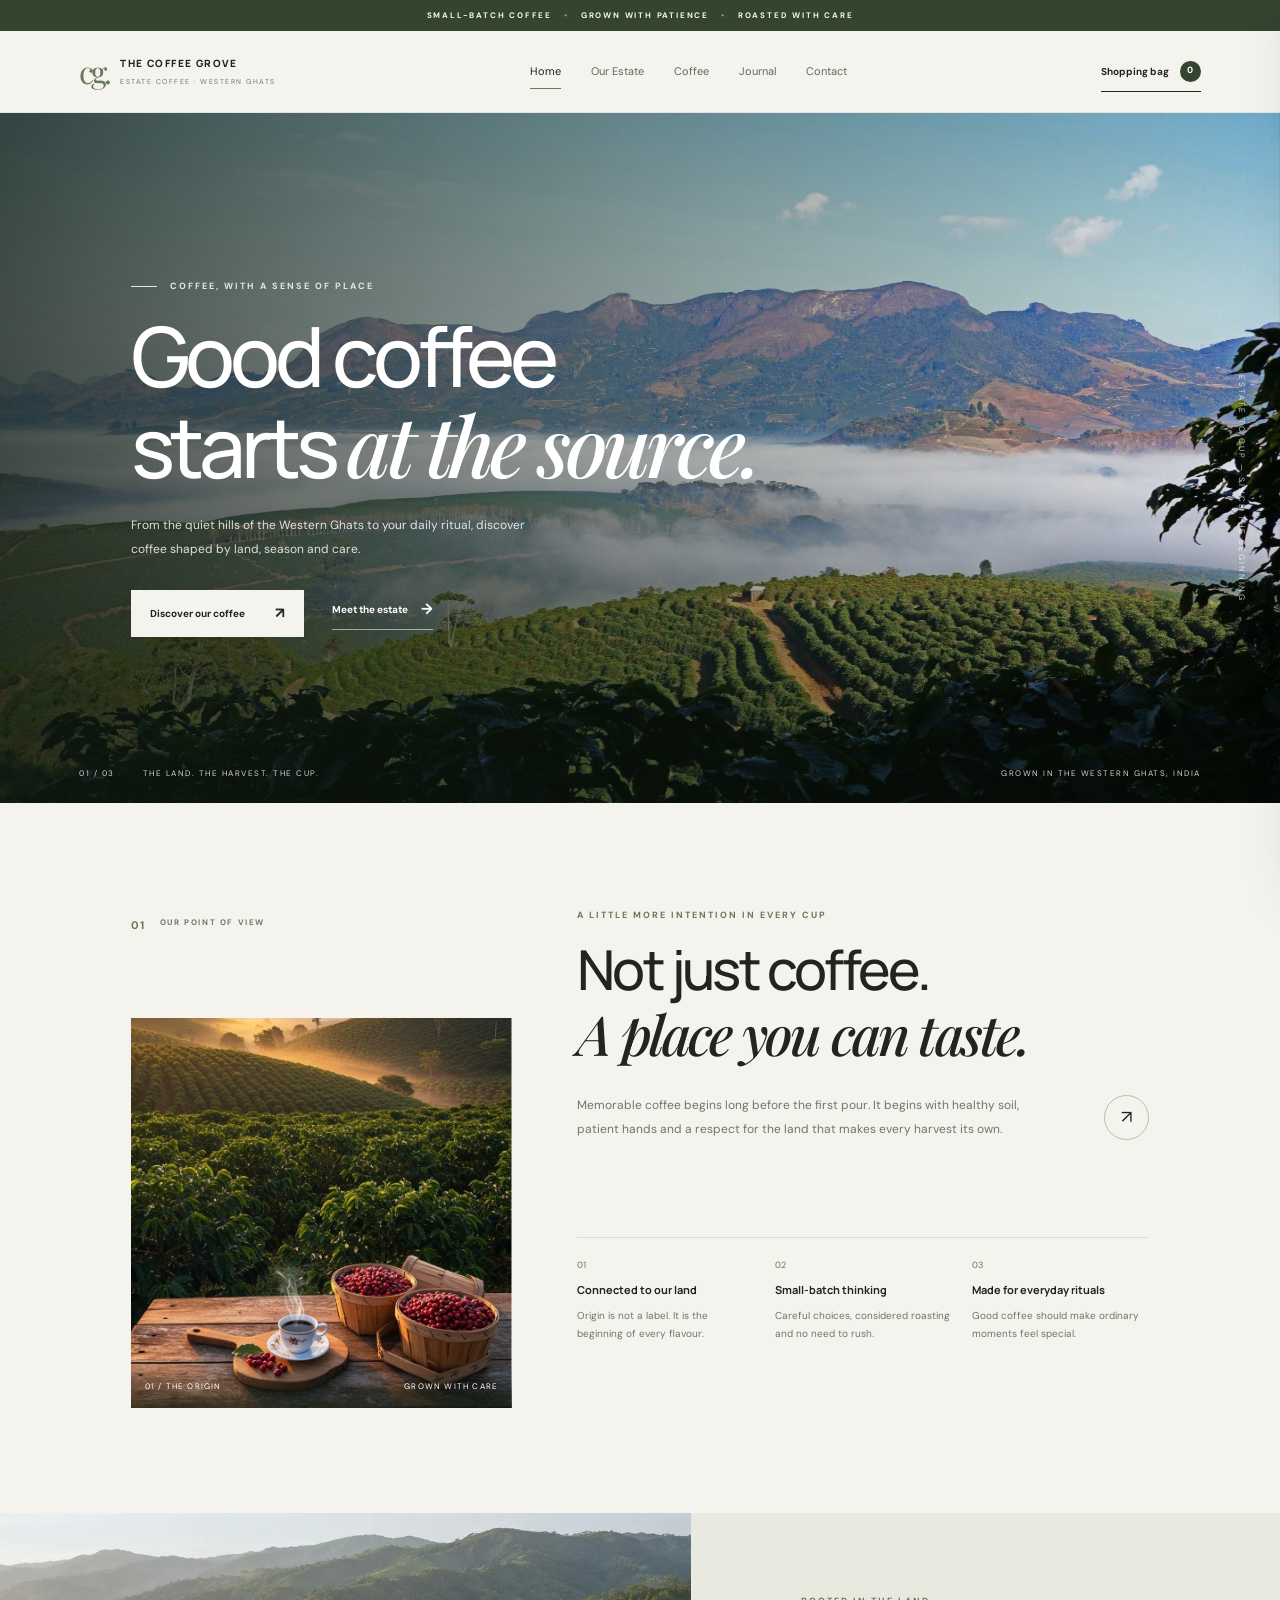
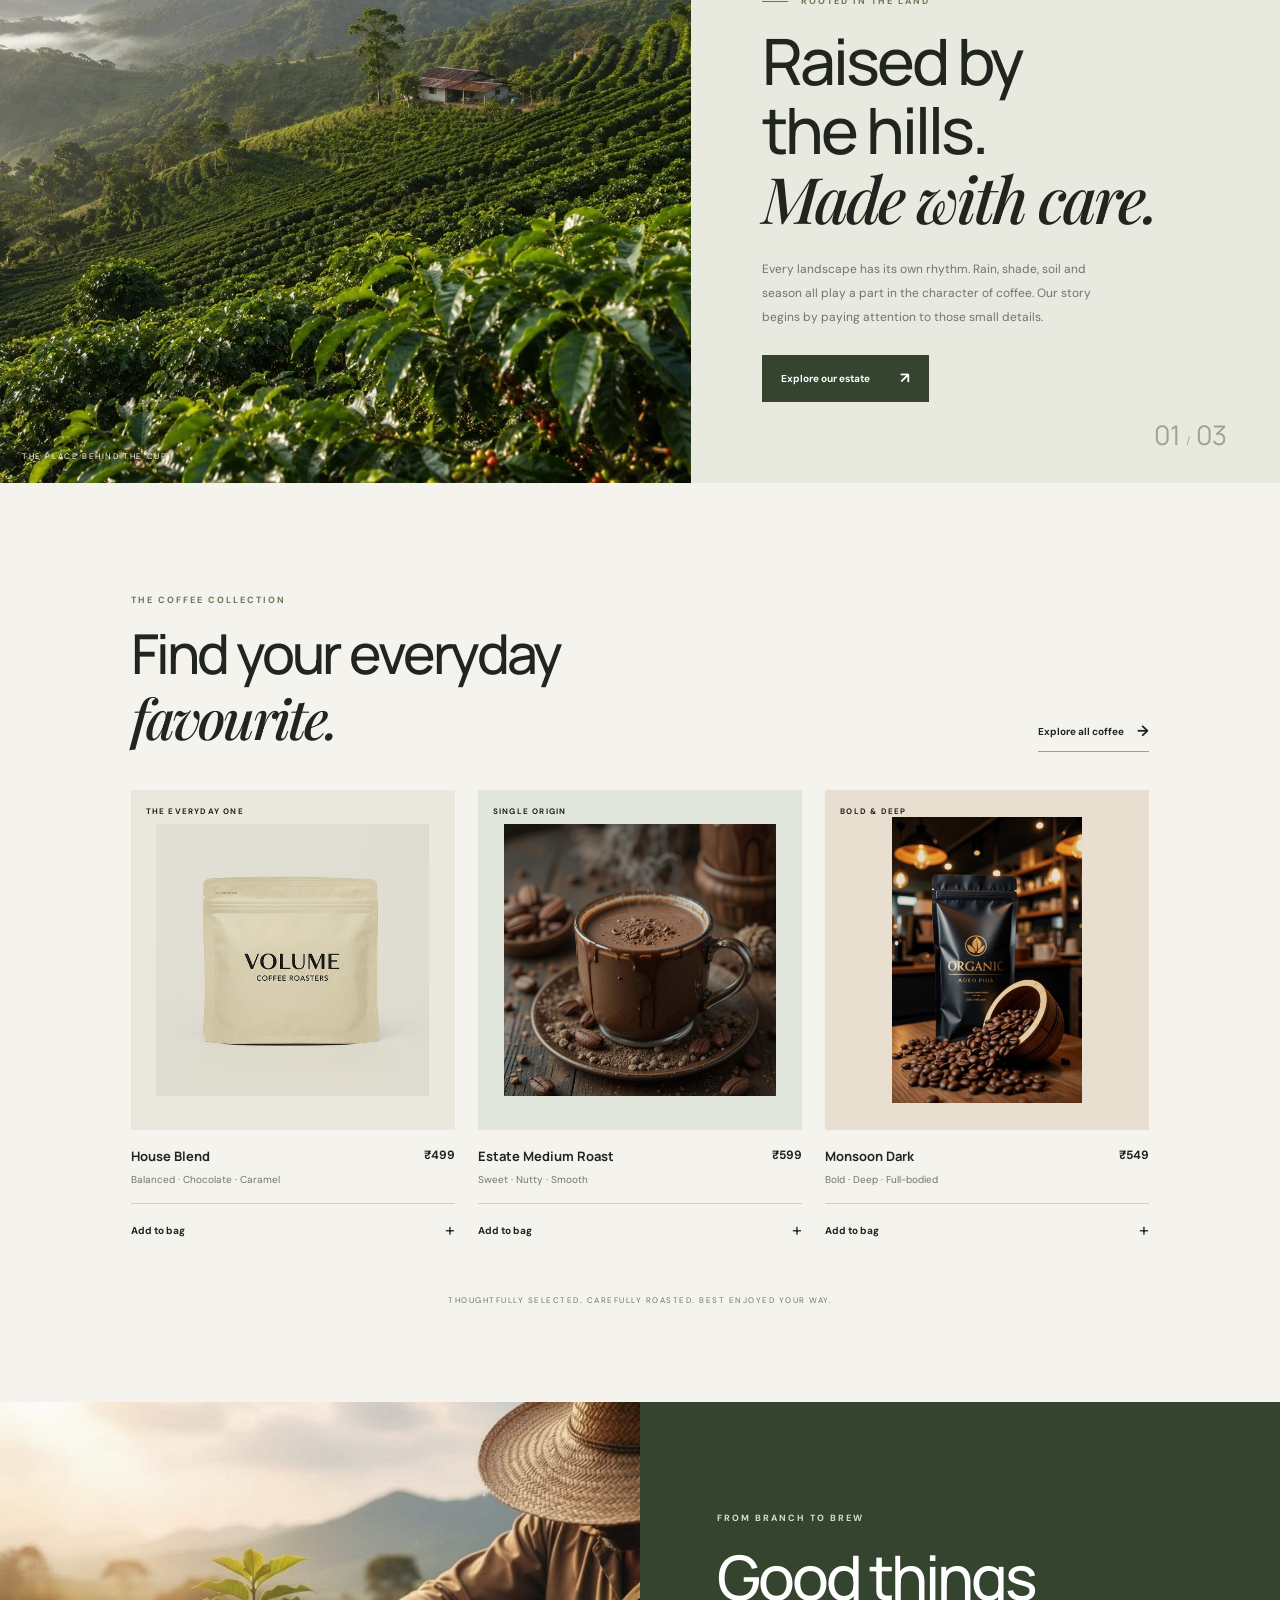
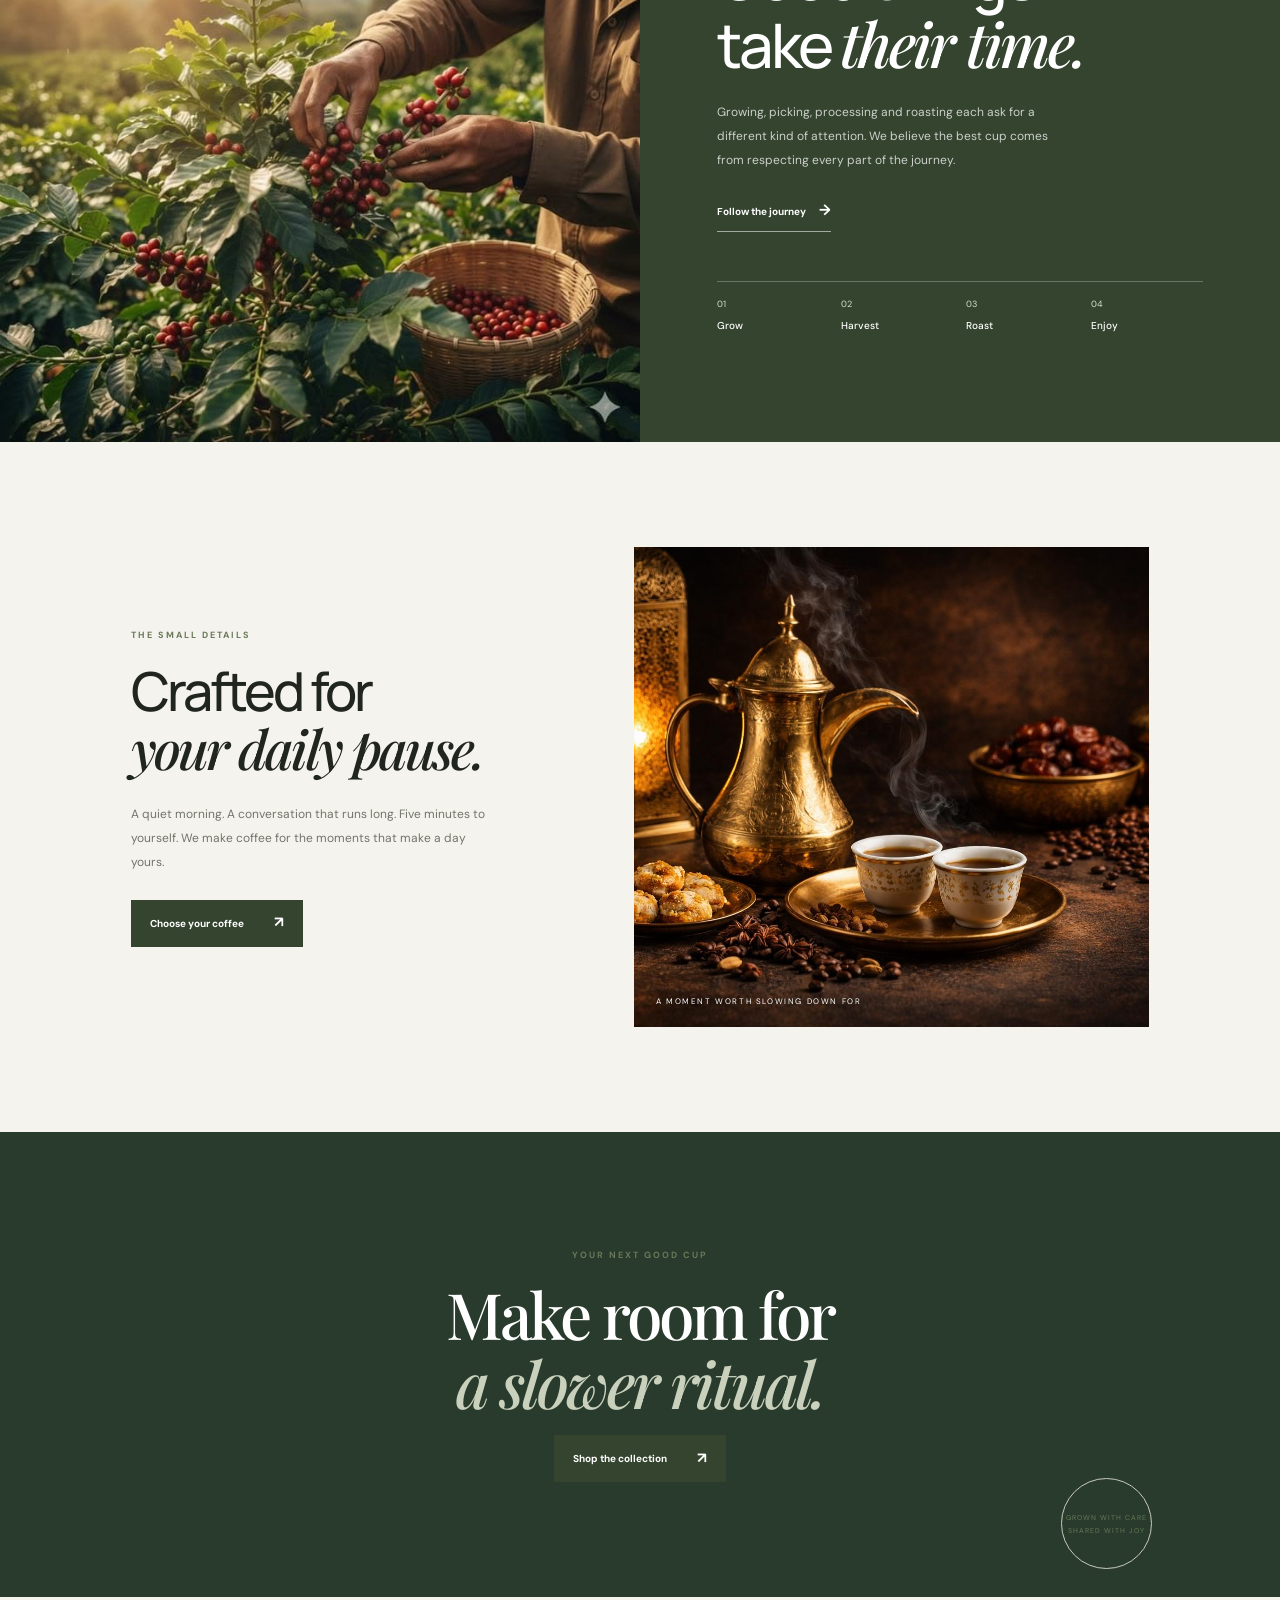
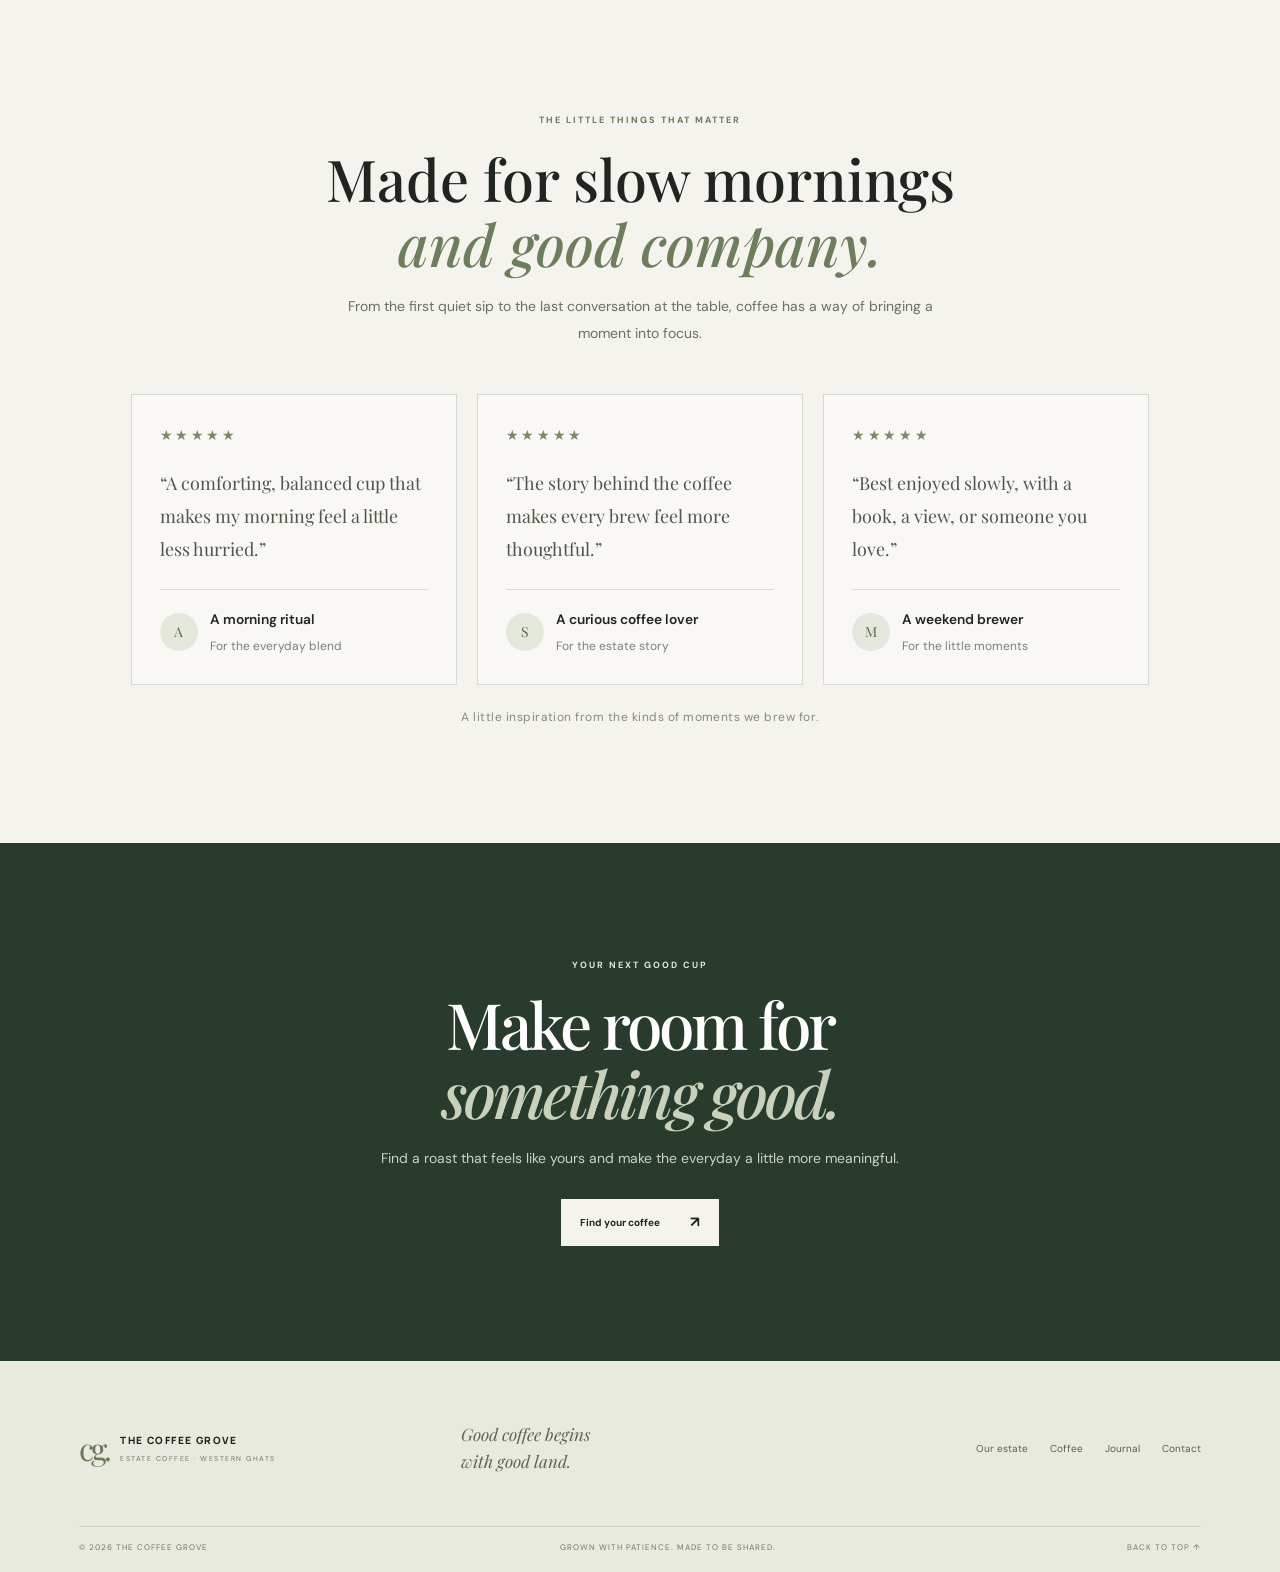
==== commit 5eb333bc: "feat: enhance all Coffee Grove pages with storytelling, review cards, and animations" ====
--- a/index.html
+++ b/index.html
@@ -285,6 +285,27 @@
             <a class="button button-dark" href="shop.html">Shop the collection <span>↗</span></a>
             <span class="closing-seal">GROWN WITH CARE<br>SHARED WITH JOY</span>
         </section>
+
+        <section class="community-section section-shell">
+            <div class="community-heading reveal">
+                <p class="eyebrow">THE LITTLE THINGS THAT MATTER</p>
+                <h2>Made for slow mornings<br><em>and good company.</em></h2>
+                <p>From the first quiet sip to the last conversation at the table, coffee has a way of bringing a moment into focus.</p>
+            </div>
+            <div class="review-grid">
+                <article class="review-card reveal"><span class="review-stars" aria-label="Five stars">★★★★★</span><p>“A comforting, balanced cup that makes my morning feel a little less hurried.”</p><div class="review-person"><span class="review-avatar">A</span><div><strong>A morning ritual</strong><small>For the everyday blend</small></div></div></article>
+                <article class="review-card reveal"><span class="review-stars" aria-label="Five stars">★★★★★</span><p>“The story behind the coffee makes every brew feel more thoughtful.”</p><div class="review-person"><span class="review-avatar">S</span><div><strong>A curious coffee lover</strong><small>For the estate story</small></div></div></article>
+                <article class="review-card reveal"><span class="review-stars" aria-label="Five stars">★★★★★</span><p>“Best enjoyed slowly, with a book, a view, or someone you love.”</p><div class="review-person"><span class="review-avatar">M</span><div><strong>A weekend brewer</strong><small>For the little moments</small></div></div></article>
+            </div>
+            <p class="review-note">A little inspiration from the kinds of moments we brew for.</p>
+        </section>
+        <section class="closing-section reveal">
+            <p class="eyebrow eyebrow-light">YOUR NEXT GOOD CUP</p>
+            <h2>Make room for<br><em>something good.</em></h2>
+            <p>Find a roast that feels like yours and make the everyday a little more meaningful.</p>
+            <a class="button button-light" href="shop.html">Find your coffee <span>↗</span></a>
+        </section>
+
     </main>
 
     <footer class="site-footer">
--- a/css/style.css
+++ b/css/style.css
@@ -1928,3 +1928,229 @@
 .intro-section .intro-values {
     transform: none;
 }
+
+/* ===== Coffee Grove Estate Animations ===== */
+
+/* Image hover zoom */
+.estate img,
+.estate-card img,
+.process-card img {
+  transition:
+    transform 0.8s cubic-bezier(0.2, 0.7, 0.2, 1),
+    filter 0.8s ease;
+}
+
+.estate img:hover,
+.estate-card img:hover,
+.process-card img:hover {
+  transform: scale(1.04);
+  filter: brightness(1.05);
+}
+
+/* Scroll reveal */
+.reveal {
+  opacity: 0;
+  transform: translateY(35px);
+  transition:
+    opacity 0.8s ease var(--reveal-delay, 0ms),
+    transform 0.8s ease var(--reveal-delay, 0ms);
+}
+
+.reveal.visible {
+  opacity: 1;
+  transform: translateY(0);
+}
+
+/* Staggered content */
+.reveal:nth-child(2) {
+  transition-delay: 0.15s;
+}
+
+.reveal:nth-child(3) {
+  transition-delay: 0.3s;
+}
+
+/* Respect reduced-motion preferences */
+@media (prefers-reduced-motion: reduce) {
+  .reveal,
+  .estate img,
+  .estate-card img,
+  .process-card img {
+    transition: none;
+    transform: none;
+  }
+
+  .reveal {
+    opacity: 1;
+  }
+}
+
+
+/* ===== Estate story: added editorial content and gentle motion ===== */
+.estate-notes {
+    margin: 110px auto 20px;
+    max-width: 1120px;
+    padding: 72px clamp(22px, 5vw, 72px);
+    background: #e9e9df;
+    text-align: center;
+    border-radius: 2px;
+}
+
+.estate-notes h2 {
+    margin: 14px 0 18px;
+    font-family: "Playfair Display", Georgia, serif;
+    font-size: clamp(2.2rem, 4.5vw, 4rem);
+    font-weight: 500;
+    line-height: 1.12;
+}
+
+.estate-notes h2 em {
+    color: #6e7d5e;
+    font-weight: 500;
+}
+
+.estate-notes-intro {
+    max-width: 650px;
+    margin: 0 auto 42px;
+    color: #687064;
+    line-height: 1.9;
+}
+
+.estate-values {
+    display: grid;
+    grid-template-columns: repeat(3, minmax(0, 1fr));
+    gap: 28px;
+    margin: 0 0 38px;
+    text-align: left;
+}
+
+.estate-value {
+    padding-top: 20px;
+    border-top: 1px solid rgba(60, 72, 51, 0.25);
+    transition: transform 0.35s ease, border-color 0.35s ease;
+}
+
+.estate-value:hover {
+    transform: translateY(-5px);
+    border-color: #6e7d5e;
+}
+
+.estate-value > span {
+    color: #78866a;
+    font-size: 0.75rem;
+    letter-spacing: 0.14em;
+}
+
+.estate-value h3 {
+    margin: 14px 0 10px;
+    font-size: 1.12rem;
+}
+
+.estate-value p {
+    margin: 0;
+    color: #687064;
+    font-size: 0.94rem;
+    line-height: 1.8;
+}
+
+@media (max-width: 700px) {
+    .estate-notes {
+        margin-top: 70px;
+        padding: 48px 22px;
+    }
+
+    .estate-values {
+        grid-template-columns: 1fr;
+        gap: 24px;
+    }
+}
+
+@media (prefers-reduced-motion: reduce) {
+    .estate-value,
+    .estate-value:hover {
+        transition: none;
+        transform: none;
+    }
+}
+
+
+/* =========================================================
+   STORY-RICH SECTIONS + POLISHED MICRO-INTERACTIONS
+   Keeps the original Coffee Grove palette and typography.
+   ========================================================= */
+.community-section { padding-top: clamp(72px, 9vw, 132px); padding-bottom: clamp(72px, 9vw, 132px); }
+.community-heading { max-width: 760px; margin: 0 auto 48px; text-align: center; }
+.community-heading h2, .estate-season-copy h2, .journal-feature-copy h2, .contact-community-copy h2 { margin: 12px 0 18px; font-family: "Playfair Display", Georgia, serif; font-weight: 500; font-size: clamp(2.2rem, 4.5vw, 4rem); line-height: 1.12; }
+.community-heading h2 em, .estate-season-copy h2 em, .journal-feature-copy h2 em, .contact-community-copy h2 em { color: #6e7d5e; font-weight: 500; }
+.community-heading > p:not(.eyebrow) { max-width: 620px; margin: 0 auto; color: #687064; line-height: 1.9; }
+.review-grid { display: grid; grid-template-columns: repeat(3, minmax(0, 1fr)); gap: 20px; }
+.review-grid-two { grid-template-columns: repeat(2, minmax(0, 1fr)); max-width: 850px; margin: 0 auto; }
+.review-card { min-width: 0; padding: 28px; border: 1px solid rgba(60,72,51,.18); background: rgba(255,255,255,.38); transition: transform .35s ease, box-shadow .35s ease, border-color .35s ease; }
+.review-card:hover { transform: translateY(-7px); border-color: rgba(110,125,94,.55); box-shadow: 0 18px 38px rgba(38,48,31,.08); }
+.review-stars { display: inline-block; color: #7a8967; letter-spacing: .18em; font-size: .9rem; }
+.review-card > p { min-height: 90px; margin: 18px 0 24px; color: #4f574a; line-height: 1.85; font-family: "Playfair Display", Georgia, serif; font-size: 1.12rem; }
+.review-person { display: flex; align-items: center; gap: 12px; padding-top: 18px; border-top: 1px solid rgba(60,72,51,.16); }
+.review-avatar { display: grid; place-items: center; flex: 0 0 38px; width: 38px; height: 38px; border-radius: 50%; background: #e4e7dc; color: #59674c; font-family: "Playfair Display", Georgia, serif; }
+.review-person strong, .review-person small { display: block; }
+.review-person strong { font-size: .86rem; font-weight: 600; }
+.review-person small { margin-top: 4px; color: #7b8175; font-size: .75rem; }
+.review-note { margin: 22px 0 0; text-align: center; color: #858a7e; font-size: .75rem; letter-spacing: .04em; }
+.closing-section { padding: clamp(70px, 9vw, 120px) 24px; text-align: center; color: #fff; background: #293b2d; }
+.closing-section h2 { margin: 12px 0 18px; font-family: "Playfair Display", Georgia, serif; font-size: clamp(2.5rem, 5vw, 4.8rem); line-height: 1.08; font-weight: 500; }
+.closing-section h2 em { color: #c9d1bc; }
+.closing-section > p:not(.eyebrow) { max-width: 520px; margin: 0 auto 28px; color: rgba(255,255,255,.76); line-height: 1.8; }
+.story-note-band { max-width: 980px; margin: 90px auto 20px; padding: 48px 34px; text-align: center; border-top: 1px solid rgba(60,72,51,.2); border-bottom: 1px solid rgba(60,72,51,.2); }
+.story-note-mark { display: block; color: #7b8968; font: 4rem/1 "Playfair Display", Georgia, serif; }
+.story-note-band > p:not(.eyebrow) { max-width: 760px; margin: 0 auto 22px; font: italic clamp(1.4rem, 2.5vw, 2rem)/1.5 "Playfair Display", Georgia, serif; }
+.story-note-band .eyebrow { color: #77836b; font-size: .7rem; letter-spacing: .15em; }
+.estate-season-section, .journal-feature-section, .contact-community-section { display: grid; grid-template-columns: 1fr 1fr; align-items: center; gap: clamp(34px, 6vw, 90px); margin: 90px 0 20px; }
+.estate-season-copy p:not(.eyebrow), .journal-feature-copy p:not(.eyebrow), .contact-community-copy p:not(.eyebrow) { color: #687064; line-height: 1.9; }
+.estate-season-image, .journal-feature-image { position: relative; overflow: hidden; min-height: 350px; }
+.estate-season-image img, .journal-feature-image img { display: block; width: 100%; height: 100%; min-height: 350px; object-fit: cover; transition: transform .8s cubic-bezier(.2,.7,.2,1); }
+.estate-season-image:hover img, .journal-feature-image:hover img { transform: scale(1.045); }
+.estate-image-caption { position: absolute; right: 16px; bottom: 16px; padding: 10px 13px; background: rgba(247,246,239,.9); color: #394537; font-size: .65rem; letter-spacing: .12em; }
+.estate-community { padding-bottom: 100px; }
+.brew-guide-section { margin-top: 80px; padding: clamp(50px, 7vw, 90px) 24px; background: #293b2d; color: #fff; }
+.brew-guide-inner { display: grid; grid-template-columns: .9fr 1.1fr; gap: clamp(35px, 8vw, 110px); max-width: 1160px; margin: 0 auto; }
+.brew-guide-copy h2 { margin: 12px 0 18px; font: 500 clamp(2.4rem, 4.6vw, 4.2rem)/1.1 "Playfair Display", Georgia, serif; }
+.brew-guide-copy h2 em { color: #c9d1bc; }
+.brew-guide-copy > p:not(.eyebrow) { max-width: 430px; color: rgba(255,255,255,.75); line-height: 1.9; }
+.brew-tip { display: flex; gap: 22px; padding: 20px 0; border-bottom: 1px solid rgba(255,255,255,.2); transition: padding-left .3s ease; }
+.brew-tip:hover { padding-left: 8px; }
+.brew-tip > span { color: #c9d1bc; font-size: .75rem; letter-spacing: .12em; }
+.brew-tip h3 { margin: 0 0 8px; font-size: 1rem; }
+.brew-tip p { margin: 0; color: rgba(255,255,255,.72); line-height: 1.75; font-size: .92rem; }
+.journal-feature-section { margin-top: 70px; }
+.journal-quote-section { margin: 90px 0 20px; padding: clamp(44px, 7vw, 88px) 24px; text-align: center; background: #e8e9df; }
+.journal-quote-section h2 { margin: 14px 0; font: 500 clamp(2.2rem, 4.5vw, 3.8rem)/1.15 "Playfair Display", Georgia, serif; }
+.journal-quote-section h2 em { color: #6e7d5e; }
+.journal-quote-section > p:not(.eyebrow) { color: #687064; margin-bottom: 24px; }
+.contact-community-section { margin-top: 80px; }
+.contact-quote-card { padding: clamp(28px, 4vw, 48px); background: #e8e9df; }
+.contact-quote-card blockquote { margin: 22px 0; font: italic clamp(1.5rem, 2.6vw, 2.2rem)/1.5 "Playfair Display", Georgia, serif; color: #344231; }
+.contact-last-section { padding-bottom: 90px; }
+/* Extra motion: staggered reveals, image lift and refined button feedback. */
+.product-card, .process-card, .journal-card, .value-item, .button, .add-to-bag, .underlined-link, .round-arrow { transition: transform .32s ease, box-shadow .32s ease, color .32s ease, background-color .32s ease; }
+.product-card:hover, .process-card:hover, .journal-card:hover { transform: translateY(-5px); }
+.product-image img, .process-card img, .journal-card img { transition: transform .75s cubic-bezier(.2,.7,.2,1); }
+.product-card:hover .product-image img, .process-card:hover img, .journal-card:hover img { transform: scale(1.045); }
+.button:hover, .add-to-bag:hover { transform: translateY(-2px); }
+.button:active, .add-to-bag:active { transform: translateY(0) scale(.985); }
+.site-header { transition: box-shadow .3s ease, background-color .3s ease; }
+.site-header.header-scrolled { box-shadow: 0 8px 24px rgba(30,40,27,.07); }
+@media (max-width: 760px) {
+  .review-grid, .review-grid-two { grid-template-columns: 1fr; }
+  .review-card > p { min-height: 0; }
+  .estate-season-section, .journal-feature-section, .contact-community-section, .brew-guide-inner { grid-template-columns: 1fr; }
+  .estate-season-section, .journal-feature-section, .contact-community-section { margin-top: 55px; }
+  .estate-season-image, .journal-feature-image, .estate-season-image img, .journal-feature-image img { min-height: 280px; }
+  .story-note-band { margin-top: 55px; padding: 36px 20px; }
+  .community-heading { margin-bottom: 32px; }
+}
+@media (prefers-reduced-motion: reduce) {
+  .review-card, .review-card:hover, .estate-season-image img, .journal-feature-image img, .brew-tip, .brew-tip:hover, .product-card, .process-card, .journal-card, .button, .add-to-bag, .product-image img, .process-card img, .journal-card img, .site-header { transition: none !important; transform: none !important; }
+}
+
+.form-status-visible { padding: 12px 14px; background: #e8e9df; color: #354331; line-height: 1.6; animation: status-in .35s ease both; }
+@keyframes status-in { from { opacity: 0; transform: translateY(5px); } to { opacity: 1; transform: translateY(0); } }
+@media (prefers-reduced-motion: reduce) { .form-status-visible { animation: none; } }
